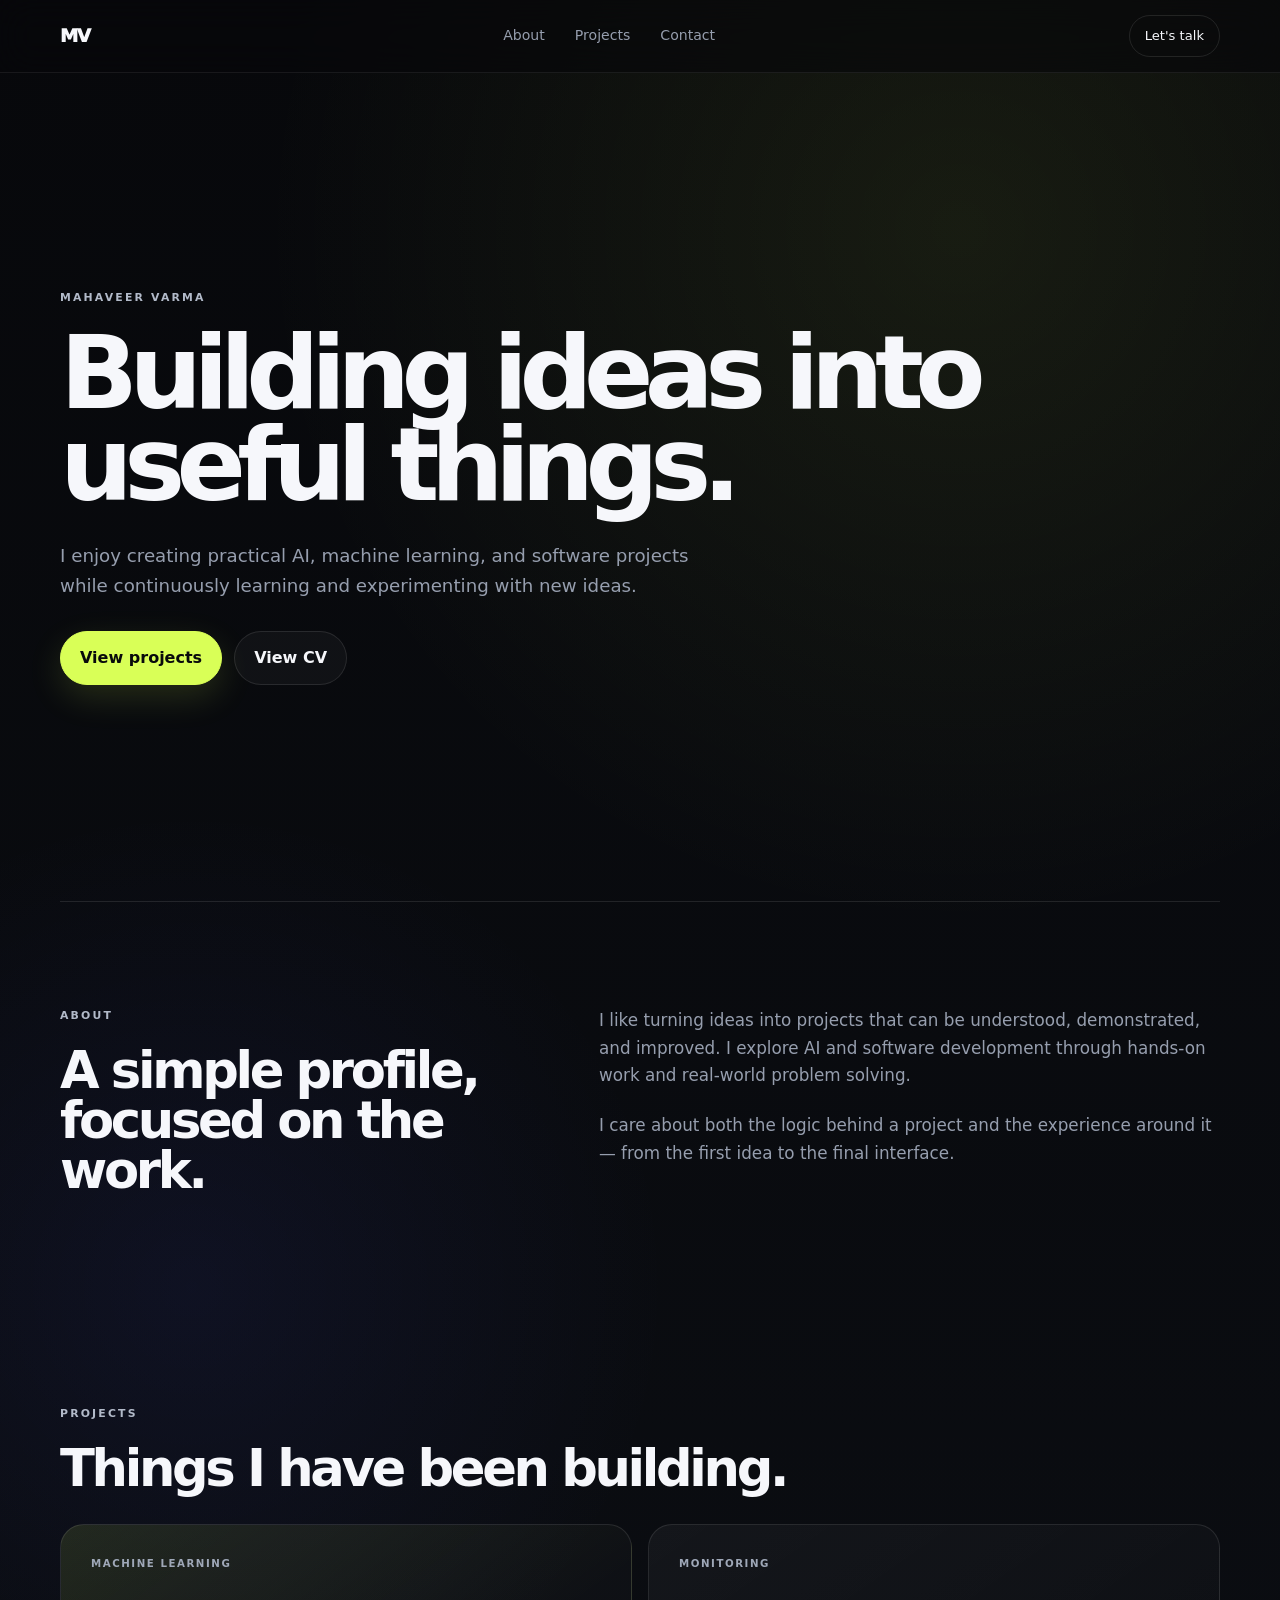
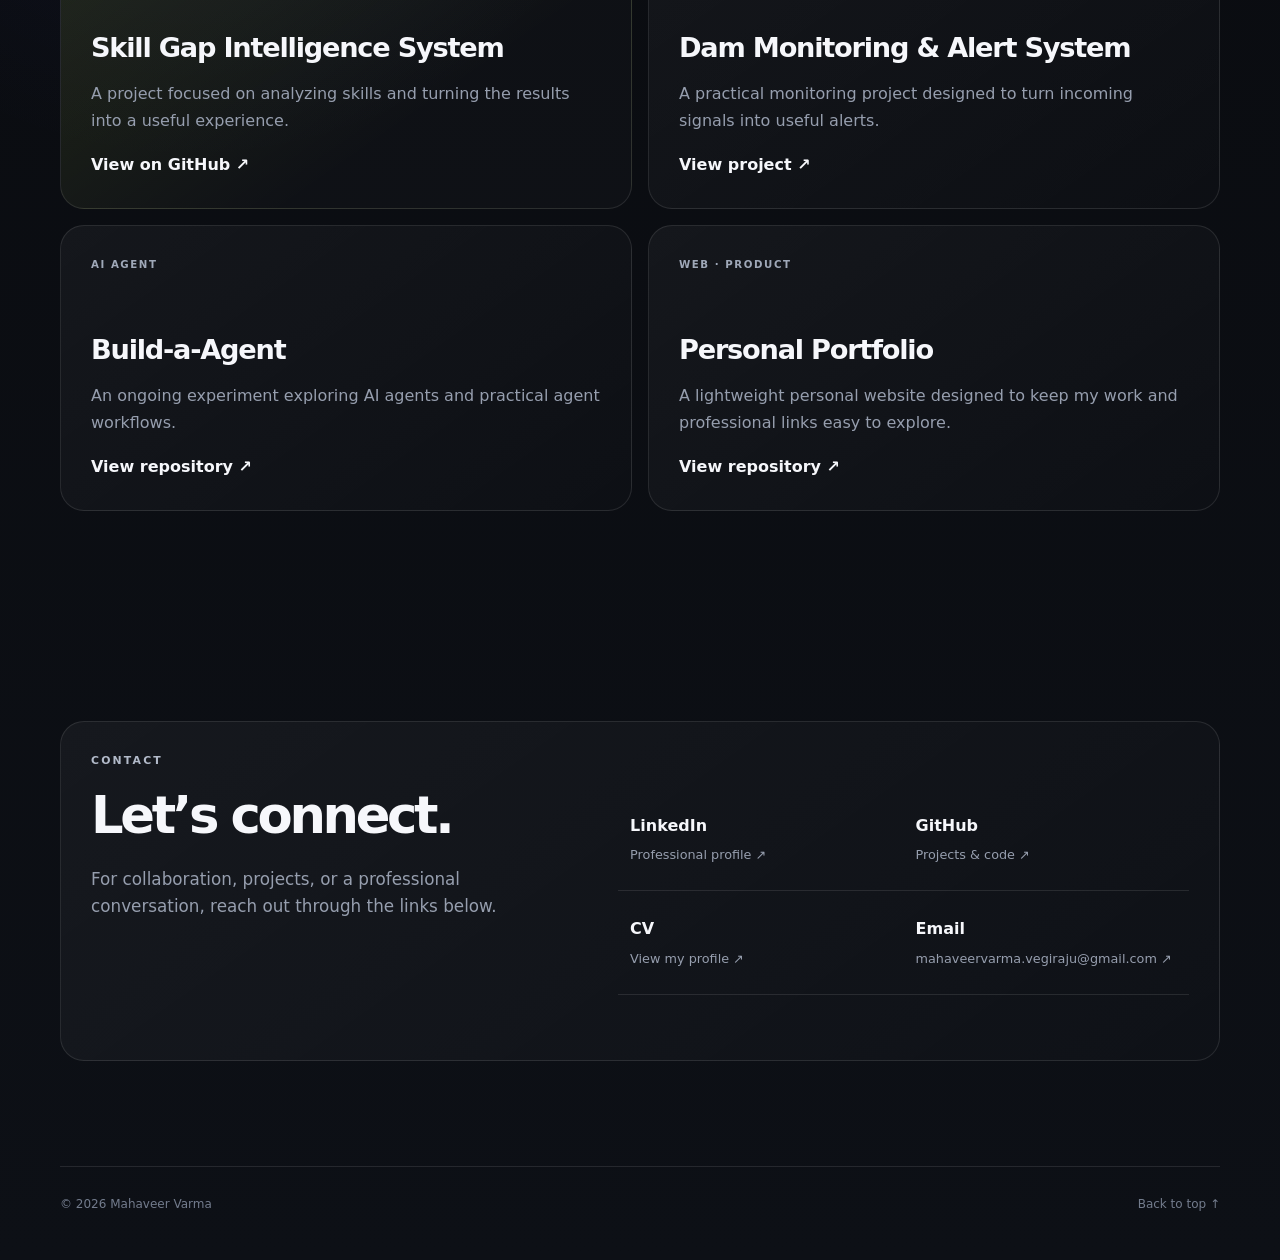
==== index.html @ eaad54d1 "Restore normal portfolio UI" ====
<!doctype html>
<html lang="en">
<head>
<meta charset="utf-8">
<meta name="viewport" content="width=device-width,initial-scale=1">
<title>Mahaveer Varma — Portfolio</title>
<meta name="description" content="Mahaveer Varma — AI, machine learning and software projects.">
<link rel="stylesheet" href="styles.css">
</head>
<body>
<header><nav class="nav container"><a class="brand" href="#top">MV</a><div class="nav-links"><a href="#about">About</a><a href="#projects">Projects</a><a href="#contact">Contact</a></div><a class="nav-cta" href="#contact">Let's talk</a></nav></header>
<main id="top">
<section class="hero container"><p class="eyebrow">MAHAVEER VARMA</p><h1>Building ideas into <span>useful things.</span></h1><p class="lede">I enjoy creating practical AI, machine learning, and software projects while continuously learning and experimenting with new ideas.</p><div class="hero-actions"><a class="button primary" href="#projects">View projects</a><a class="button secondary" href="cv.html">View CV</a></div></section>
<section id="about" class="section about container"><div><p class="eyebrow">ABOUT</p><h2>A simple profile, focused on the work.</h2></div><div class="about-copy"><p>I like turning ideas into projects that can be understood, demonstrated, and improved. I explore AI and software development through hands-on work and real-world problem solving.</p><p>I care about both the logic behind a project and the experience around it — from the first idea to the final interface.</p></div></section>
<section id="projects" class="section container"><div class="section-head"><div><p class="eyebrow">PROJECTS</p><h2>Things I have been building.</h2></div></div><div class="grid">
<article class="card featured"><div class="tag">MACHINE LEARNING</div><h3>Skill Gap Intelligence System</h3><p>A project focused on analyzing skills and turning the results into a useful experience.</p><a href="https://github.com/VegirajuMahaveerVarma/skillgap-intelligence-system" target="_blank" rel="noopener noreferrer">View on GitHub ↗</a></article>
<article class="card"><div class="tag">MONITORING</div><h3>Dam Monitoring & Alert System</h3><p>A practical monitoring project designed to turn incoming signals into useful alerts.</p><a href="https://github.com/VegirajuMahaveerVarma/Dam-Monitoring-and-Alert-System" target="_blank" rel="noopener noreferrer">View project ↗</a></article>
<article class="card"><div class="tag">AI AGENT</div><h3>Build-a-Agent</h3><p>An ongoing experiment exploring AI agents and practical agent workflows.</p><a href="https://github.com/VegirajuMahaveerVarma/build-a-agent" target="_blank" rel="noopener noreferrer">View repository ↗</a></article>
<article class="card"><div class="tag">WEB · PRODUCT</div><h3>Personal Portfolio</h3><p>A lightweight personal website designed to keep my work and professional links easy to explore.</p><a href="https://github.com/VegirajuMahaveerVarma/mahaveer-portfolio" target="_blank" rel="noopener noreferrer">View repository ↗</a></article>
</div></section>
<section id="contact" class="section container"><div class="contact-panel"><div><p class="eyebrow">CONTACT</p><h2>Let’s connect.</h2><p class="contact-copy">For collaboration, projects, or a professional conversation, reach out through the links below.</p></div><div class="links-grid"><a href="https://www.linkedin.com/in/mahaveer-varma-vegiraju-4988a936" target="_blank" rel="noopener noreferrer"><strong>LinkedIn</strong><span>Professional profile ↗</span></a><a href="https://github.com/VegirajuMahaveerVarma" target="_blank" rel="noopener noreferrer"><strong>GitHub</strong><span>Projects & code ↗</span></a><a href="cv.html"><strong>CV</strong><span>View my profile ↗</span></a><a href="mailto:mahaveervarma.vegiraju@gmail.com"><strong>Email</strong><span>mahaveervarma.vegiraju@gmail.com ↗</span></a></div></div></section>
</main>
<footer class="footer container"><span>© 2026 Mahaveer Varma</span><a href="#top">Back to top ↑</a></footer>
<script src="script.js"></script>
</body></html>
---- styles.css ----
:root{--bg:#07080b;--bg2:#0d1016;--text:#f6f7fb;--muted:#969eae;--line:rgba(255,255,255,.1);--accent:#d9ff57;--max:1160px}*{box-sizing:border-box}html{scroll-behavior:smooth}body{margin:0;color:var(--text);background:radial-gradient(circle at 75% 8%,rgba(217,255,87,.08),transparent 25%),radial-gradient(circle at 15% 45%,rgba(80,90,255,.08),transparent 25%),linear-gradient(180deg,var(--bg),var(--bg2));font-family:Inter,ui-sans-serif,system-ui,-apple-system,"Segoe UI",sans-serif;line-height:1.65;overflow-x:hidden}body:after{content:"";position:fixed;inset:0;pointer-events:none;opacity:.18;background-image:linear-gradient(rgba(255,255,255,.025) 1px,transparent 1px),linear-gradient(90deg,rgba(255,255,255,.025) 1px,transparent 1px);background-size:36px 36px;mask-image:linear-gradient(to bottom,black,transparent 80%)}a{color:inherit;text-decoration:none}.container{width:min(var(--max),calc(100% - 40px));margin:auto}.cursor-glow{position:fixed;width:320px;height:320px;border-radius:50%;pointer-events:none;z-index:0;background:radial-gradient(circle,rgba(217,255,87,.07),transparent 65%);transform:translate(-50%,-50%);transition:opacity .3s}header{position:sticky;top:0;z-index:20;background:rgba(7,8,11,.62);backdrop-filter:blur(18px);border-bottom:1px solid rgba(255,255,255,.07)}.nav{height:72px;display:flex;align-items:center;justify-content:space-between}.brand{font-weight:950;letter-spacing:-.08em;font-size:1.15rem}.brand span{color:var(--accent)}.nav-links{display:flex;gap:30px;font-size:.88rem}.nav-links a{color:var(--muted);transition:color .25s,transform .25s}.nav-links a:hover{color:var(--text);transform:translateY(-2px)}.nav-cta{border:1px solid var(--line);padding:9px 15px;border-radius:999px;font-size:.82rem;transition:.25s}.nav-cta:hover{border-color:rgba(217,255,87,.5);box-shadow:0 0 24px rgba(217,255,87,.08)}.hero{position:relative;min-height:calc(100vh - 72px);display:flex;flex-direction:column;justify-content:center;padding:100px 0}.hero>*:not(.hero-orb){position:relative;z-index:1}.hero-orb{position:absolute;border-radius:50%;filter:blur(2px);pointer-events:none}.orb-one{width:430px;height:430px;right:-130px;top:70px;background:radial-gradient(circle,rgba(217,255,87,.12),transparent 68%);animation:float 8s ease-in-out infinite}.orb-two{width:280px;height:280px;left:-150px;bottom:30px;background:radial-gradient(circle,rgba(90,100,255,.1),transparent 70%);animation:float 10s ease-in-out infinite reverse}.eyebrow{font-size:.68rem;letter-spacing:.2em;font-weight:850;color:#b2bac9;margin:0 0 20px}.pulse{display:inline-block;width:7px;height:7px;border-radius:50%;background:var(--accent);margin-right:8px;box-shadow:0 0 0 rgba(217,255,87,.5);animation:pulse 2s infinite}.hero h1{font-size:clamp(3.5rem,8vw,7.3rem);line-height:.9;letter-spacing:-.085em;max-width:980px;margin:0;animation:heroIn 1s ease both}.gradient-text{background:linear-gradient(110deg,var(--accent),#f5ffb2 45%,#a8baff);background-size:200% auto;color:transparent;background-clip:text;-webkit-background-clip:text;animation:gradient 5s linear infinite}.lede{font-size:1.14rem;color:var(--muted);max-width:650px;margin:30px 0}.hero-actions{display:flex;gap:12px;flex-wrap:wrap}.button{padding:13px 19px;border-radius:999px;border:1px solid var(--line);font-weight:800;transition:transform .25s,box-shadow .25s}.button:hover{transform:translateY(-3px)}.primary{background:var(--accent);color:#080a0b;border-color:var(--accent);box-shadow:0 12px 35px rgba(217,255,87,.14)}.primary:hover{box-shadow:0 16px 45px rgba(217,255,87,.25)}.secondary{background:rgba(255,255,255,.035)}.secondary:hover{border-color:rgba(255,255,255,.25)}.scroll-note{margin-top:70px;color:#737c8d;font-size:.78rem;animation:bob 2s ease-in-out infinite}.scroll-note span{margin-left:8px;color:var(--accent)}.section{padding:105px 0}.about{display:grid;grid-template-columns:.85fr 1.15fr;gap:80px;border-top:1px solid var(--line)}.section h2{font-size:clamp(2.2rem,4vw,4rem);line-height:.98;letter-spacing:-.065em;margin:0}.muted-heading{color:#606979}.about-copy{color:var(--muted);font-size:1.05rem}.about-copy p{margin-top:0;margin-bottom:22px}.mini-stats{display:flex;gap:12px;margin-top:35px}.mini-stats div{min-width:100px;padding:15px 18px;border:1px solid var(--line);border-radius:16px;background:rgba(255,255,255,.025);transition:transform .25s,border-color .25s}.mini-stats div:hover{transform:translateY(-5px);border-color:rgba(217,255,87,.25)}.mini-stats strong,.mini-stats span{display:block}.mini-stats strong{font-size:1.2rem;color:var(--text)}.mini-stats span{font-size:.72rem;color:var(--muted)}.section-head{display:flex;align-items:end;justify-content:space-between;margin-bottom:30px}.project-count{color:#667080;font-size:.7rem;letter-spacing:.16em}.grid{display:grid;grid-template-columns:repeat(2,1fr);gap:16px}.card,.contact-panel{position:relative;overflow:hidden;border:1px solid var(--line);border-radius:24px;background:linear-gradient(145deg,rgba(255,255,255,.045),rgba(255,255,255,.012));padding:30px;min-height:285px;display:flex;flex-direction:column;transition:transform .35s cubic-bezier(.2,.8,.2,1),border-color .35s,box-shadow .35s}.card:before{content:"";position:absolute;inset:-1px;background:linear-gradient(120deg,transparent 35%,rgba(217,255,87,.08),transparent 65%);transform:translateX(-100%);transition:transform .7s}.card:hover:before{transform:translateX(100%)}.card:hover{transform:translateY(-8px);border-color:rgba(217,255,87,.28);box-shadow:0 30px 80px rgba(0,0,0,.35)}.card.featured{background:linear-gradient(145deg,rgba(217,255,87,.11),rgba(255,255,255,.018) 65%)}.card-top{display:flex;justify-content:space-between;position:relative;z-index:1}.tag{font-size:.64rem;letter-spacing:.15em;font-weight:850;color:#9fa8b8}.card h3{font-size:1.7rem;letter-spacing:-.045em;margin:55px 0 10px;position:relative;z-index:1}.card p{color:var(--muted);margin:0 0 18px;position:relative;z-index:1}.card a{font-weight:800;margin-top:auto;position:relative;z-index:1}.card a span{display:inline-block;transition:transform .25s}.card a:hover{color:var(--accent)}.card a:hover span{transform:translate(4px,-4px)}.contact-panel{display:grid;grid-template-columns:.9fr 1.1fr;gap:60px;min-height:340px}.contact-copy{color:var(--muted);max-width:450px;font-size:1.05rem;margin-top:25px}.links-grid{display:grid;grid-template-columns:repeat(2,1fr);align-content:center;position:relative;z-index:1}.links-grid a{padding:25px 12px;border-bottom:1px solid var(--line);display:flex;flex-direction:column;gap:5px;transition:padding-left .25s,background .25s}.links-grid a:hover{padding-left:20px;background:rgba(255,255,255,.025)}.links-grid strong{font-size:1rem}.links-grid span{color:var(--muted);font-size:.8rem}.footer{border-top:1px solid var(--line);padding:28px 0 45px;color:#737c8d;font-size:.75rem;display:flex;justify-content:space-between;gap:20px}.footer a:hover{color:var(--text)}.reveal{opacity:0;transform:translateY(28px);transition:opacity .8s ease,transform .8s ease}.reveal.visible{opacity:1;transform:none}@keyframes heroIn{from{opacity:0;transform:translateY(25px);filter:blur(8px)}to{opacity:1;transform:none;filter:none}}@keyframes float{0%,100%{transform:translate3d(0,0,0)}50%{transform:translate3d(0,-25px,0)}}@keyframes pulse{0%{box-shadow:0 0 0 0 rgba(217,255,87,.5)}70%{box-shadow:0 0 0 10px rgba(217,255,87,0)}100%{box-shadow:0 0 0 0 rgba(217,255,87,0)}}@keyframes bob{0%,100%{transform:translateY(0)}50%{transform:translateY(5px)}}@keyframes gradient{to{background-position:200% center}}@media(max-width:720px){.container{width:calc(100% - 28px)}.nav-links{display:none}.nav-cta{padding:8px 12px}.hero{min-height:calc(100vh - 72px);padding:70px 0}.hero h1{font-size:clamp(3.2rem,16vw,5rem)}.lede{font-size:1rem}.scroll-note{margin-top:45px}.section{padding:70px 0}.about,.contact-panel,.grid{grid-template-columns:1fr}.about{gap:35px}.section-head{display:block}.project-count{display:block;margin-top:12px}.card{min-height:245px}.contact-panel{gap:30px}.links-grid{grid-template-columns:1fr}.footer{flex-direction:column;gap:8px}.cursor-glow{display:none}}@media(prefers-reduced-motion:reduce){html{scroll-behavior:auto}*,*:before,*:after{animation:none!important;transition:none!important}.reveal{opacity:1;transform:none}}
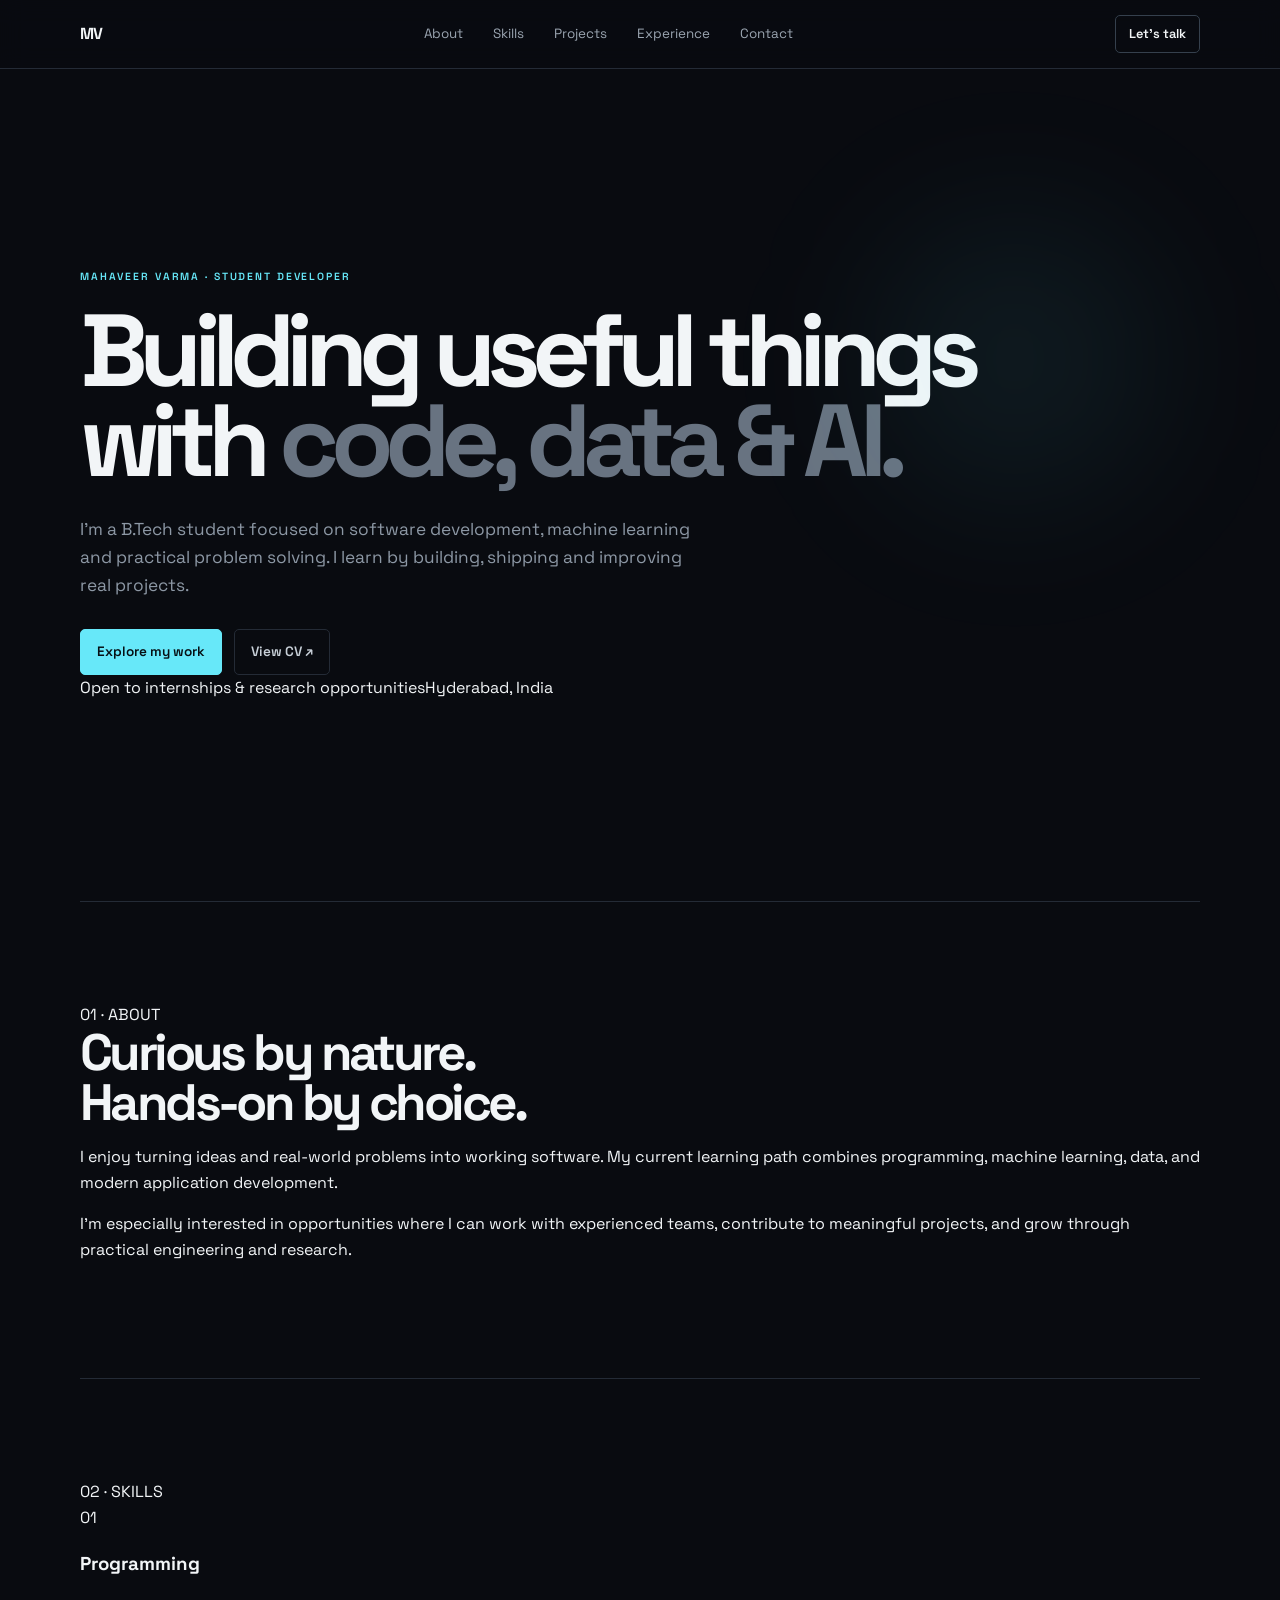
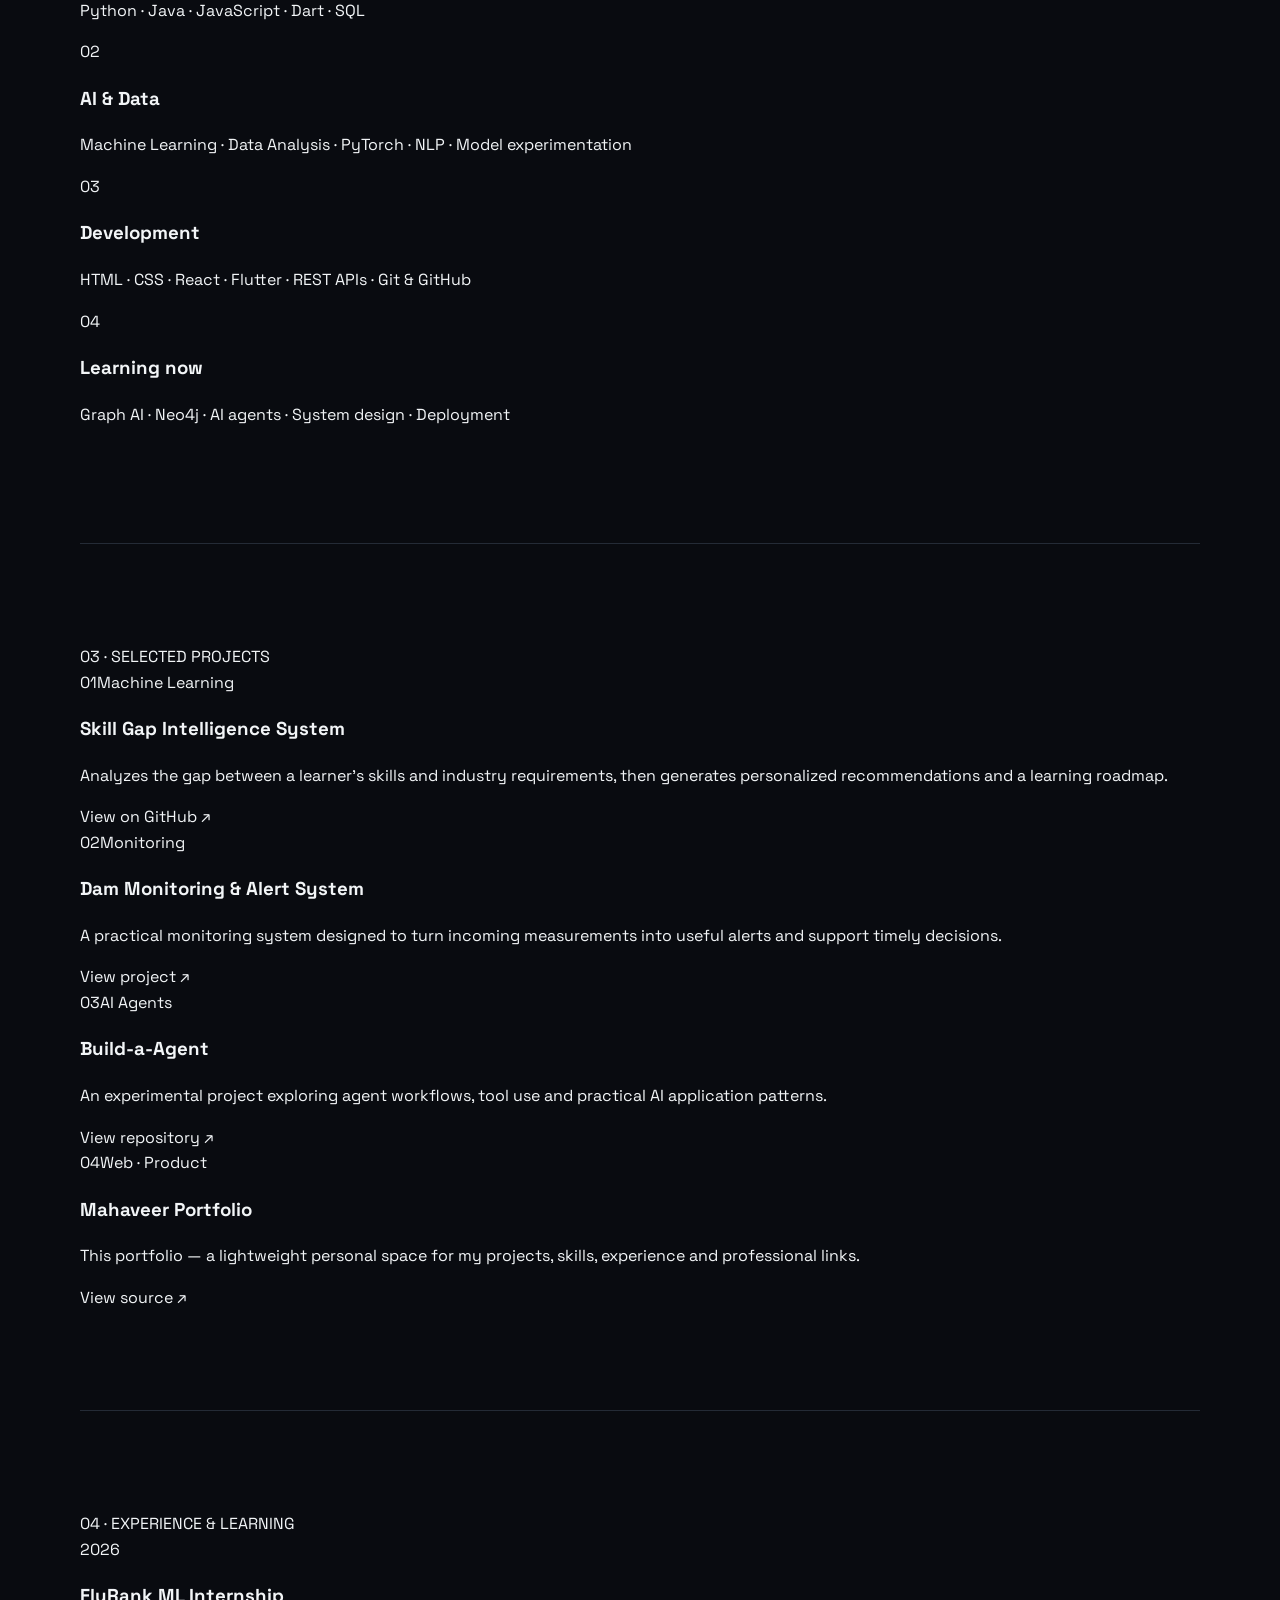
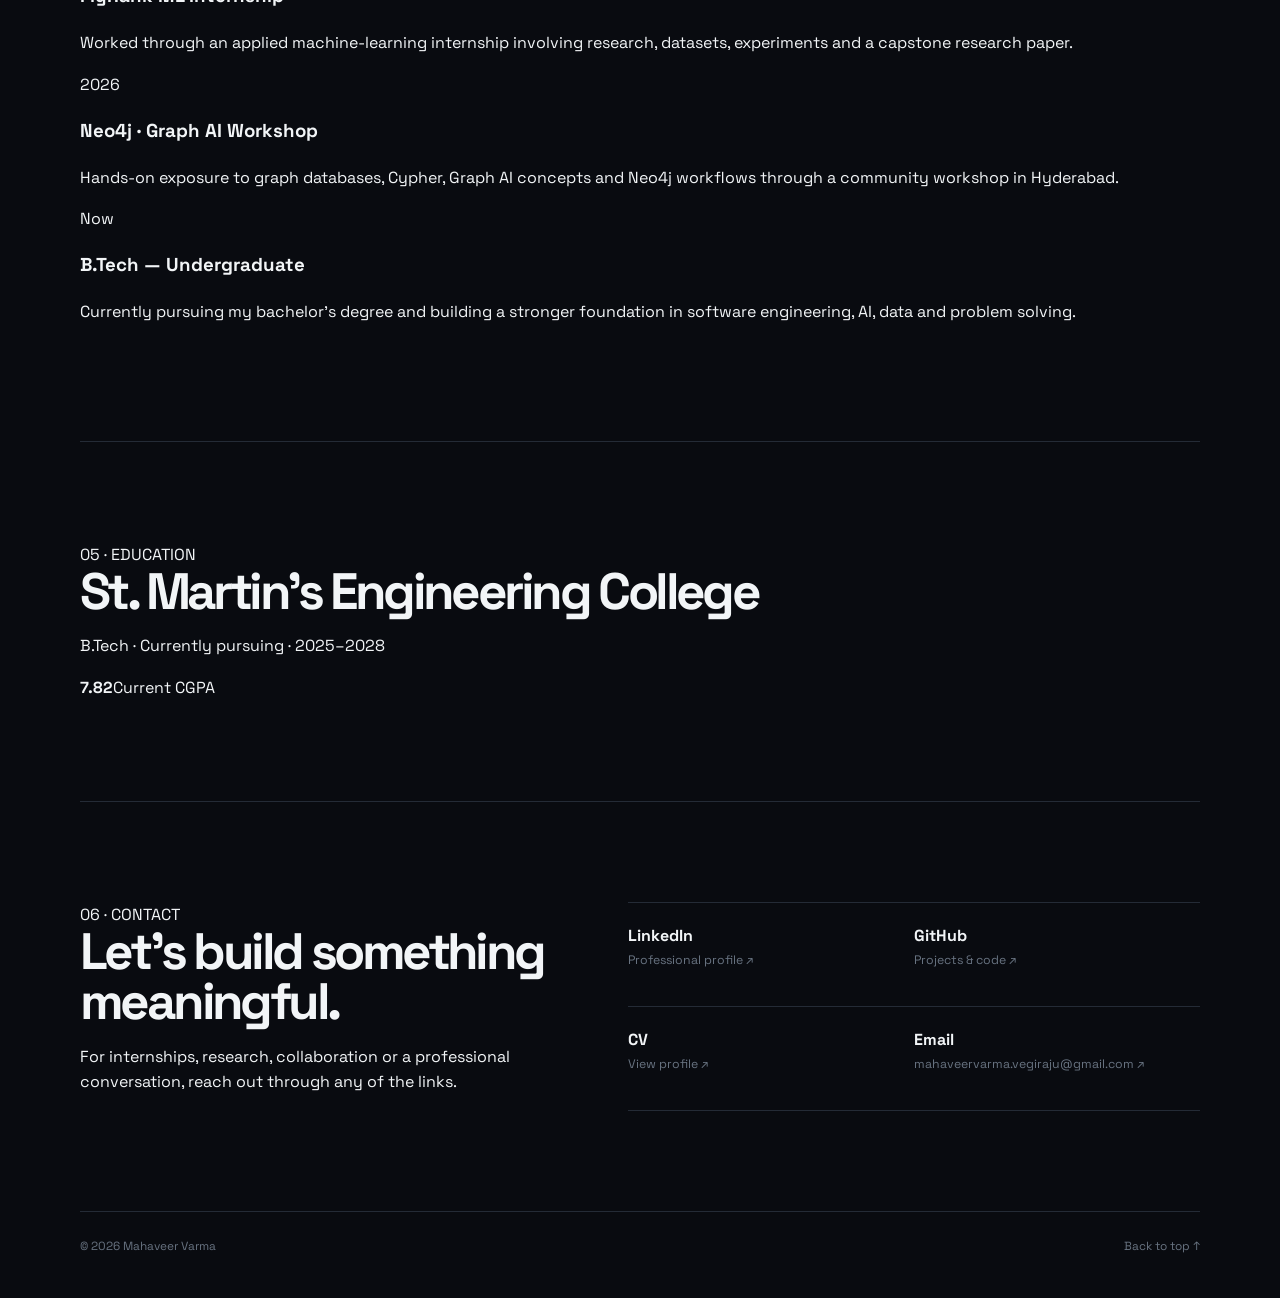
==== commit a746d79e: "Refresh portfolio content and structure" ====
--- a/index.html
+++ b/index.html
@@ -4,22 +4,110 @@
 <meta charset="utf-8">
 <meta name="viewport" content="width=device-width,initial-scale=1">
 <title>Mahaveer Varma — Portfolio</title>
-<meta name="description" content="Mahaveer Varma — AI, machine learning and software projects.">
+<meta name="description" content="Mahaveer Varma — student developer building practical AI, software and data-driven projects.">
+<meta name="theme-color" content="#f6f8fb">
 <link rel="stylesheet" href="styles.css">
 </head>
 <body>
-<header><nav class="nav container"><a class="brand" href="#top">MV</a><div class="nav-links"><a href="#about">About</a><a href="#projects">Projects</a><a href="#contact">Contact</a></div><a class="nav-cta" href="#contact">Let's talk</a></nav></header>
+<header>
+<nav class="nav container">
+<a class="brand" href="#top" aria-label="Mahaveer Varma home">MV</a>
+<div class="nav-links"><a href="#about">About</a><a href="#skills">Skills</a><a href="#projects">Projects</a><a href="#experience">Experience</a><a href="#contact">Contact</a></div>
+<a class="nav-cta" href="#contact">Let's talk</a>
+</nav>
+</header>
+
 <main id="top">
-<section class="hero container"><p class="eyebrow">MAHAVEER VARMA</p><h1>Building ideas into <span>useful things.</span></h1><p class="lede">I enjoy creating practical AI, machine learning, and software projects while continuously learning and experimenting with new ideas.</p><div class="hero-actions"><a class="button primary" href="#projects">View projects</a><a class="button secondary" href="cv.html">View CV</a></div></section>
-<section id="about" class="section about container"><div><p class="eyebrow">ABOUT</p><h2>A simple profile, focused on the work.</h2></div><div class="about-copy"><p>I like turning ideas into projects that can be understood, demonstrated, and improved. I explore AI and software development through hands-on work and real-world problem solving.</p><p>I care about both the logic behind a project and the experience around it — from the first idea to the final interface.</p></div></section>
-<section id="projects" class="section container"><div class="section-head"><div><p class="eyebrow">PROJECTS</p><h2>Things I have been building.</h2></div></div><div class="grid">
-<article class="card featured"><div class="tag">MACHINE LEARNING</div><h3>Skill Gap Intelligence System</h3><p>A project focused on analyzing skills and turning the results into a useful experience.</p><a href="https://github.com/VegirajuMahaveerVarma/skillgap-intelligence-system" target="_blank" rel="noopener noreferrer">View on GitHub ↗</a></article>
-<article class="card"><div class="tag">MONITORING</div><h3>Dam Monitoring & Alert System</h3><p>A practical monitoring project designed to turn incoming signals into useful alerts.</p><a href="https://github.com/VegirajuMahaveerVarma/Dam-Monitoring-and-Alert-System" target="_blank" rel="noopener noreferrer">View project ↗</a></article>
-<article class="card"><div class="tag">AI AGENT</div><h3>Build-a-Agent</h3><p>An ongoing experiment exploring AI agents and practical agent workflows.</p><a href="https://github.com/VegirajuMahaveerVarma/build-a-agent" target="_blank" rel="noopener noreferrer">View repository ↗</a></article>
-<article class="card"><div class="tag">WEB · PRODUCT</div><h3>Personal Portfolio</h3><p>A lightweight personal website designed to keep my work and professional links easy to explore.</p><a href="https://github.com/VegirajuMahaveerVarma/mahaveer-portfolio" target="_blank" rel="noopener noreferrer">View repository ↗</a></article>
-</div></section>
-<section id="contact" class="section container"><div class="contact-panel"><div><p class="eyebrow">CONTACT</p><h2>Let’s connect.</h2><p class="contact-copy">For collaboration, projects, or a professional conversation, reach out through the links below.</p></div><div class="links-grid"><a href="https://www.linkedin.com/in/mahaveer-varma-vegiraju-4988a936" target="_blank" rel="noopener noreferrer"><strong>LinkedIn</strong><span>Professional profile ↗</span></a><a href="https://github.com/VegirajuMahaveerVarma" target="_blank" rel="noopener noreferrer"><strong>GitHub</strong><span>Projects & code ↗</span></a><a href="cv.html"><strong>CV</strong><span>View my profile ↗</span></a><a href="mailto:mahaveervarma.vegiraju@gmail.com"><strong>Email</strong><span>mahaveervarma.vegiraju@gmail.com ↗</span></a></div></div></section>
+<section class="hero container">
+<div class="hero-orb orb-one"></div><div class="hero-orb orb-two"></div>
+<p class="eyebrow">MAHAVEER VARMA · STUDENT DEVELOPER</p>
+<h1>Building useful things with <span>code, data & AI.</span></h1>
+<p class="lede">I’m a B.Tech student focused on software development, machine learning and practical problem solving. I learn by building, shipping and improving real projects.</p>
+<div class="hero-actions">
+<a class="button primary" href="#projects">Explore my work</a>
+<a class="button secondary" href="cv.html">View CV ↗</a>
+</div>
+<div class="hero-meta"><span>Open to internships & research opportunities</span><span>Hyderabad, India</span></div>
+</section>
+
+<section id="about" class="section container">
+<div class="section-label">01 · ABOUT</div>
+<div class="split">
+<div><h2>Curious by nature.<br><span>Hands-on by choice.</span></h2></div>
+<div class="copy"><p>I enjoy turning ideas and real-world problems into working software. My current learning path combines programming, machine learning, data, and modern application development.</p><p>I’m especially interested in opportunities where I can work with experienced teams, contribute to meaningful projects, and grow through practical engineering and research.</p></div>
+</div>
+</section>
+
+<section id="skills" class="section container">
+<div class="section-label">02 · SKILLS</div>
+<div class="skill-grid">
+<div class="glass-card"><span>01</span><h3>Programming</h3><p>Python · Java · JavaScript · Dart · SQL</p></div>
+<div class="glass-card"><span>02</span><h3>AI & Data</h3><p>Machine Learning · Data Analysis · PyTorch · NLP · Model experimentation</p></div>
+<div class="glass-card"><span>03</span><h3>Development</h3><p>HTML · CSS · React · Flutter · REST APIs · Git & GitHub</p></div>
+<div class="glass-card"><span>04</span><h3>Learning now</h3><p>Graph AI · Neo4j · AI agents · System design · Deployment</p></div>
+</div>
+</section>
+
+<section id="projects" class="section container">
+<div class="section-label">03 · SELECTED PROJECTS</div>
+<div class="projects">
+<article class="project featured">
+<div class="project-top"><span>01</span><span>Machine Learning</span></div>
+<h3>Skill Gap Intelligence System</h3>
+<p>Analyzes the gap between a learner's skills and industry requirements, then generates personalized recommendations and a learning roadmap.</p>
+<a href="https://github.com/VegirajuMahaveerVarma/skillgap-intelligence-system" target="_blank" rel="noopener noreferrer">View on GitHub ↗</a>
+</article>
+<article class="project">
+<div class="project-top"><span>02</span><span>Monitoring</span></div>
+<h3>Dam Monitoring & Alert System</h3>
+<p>A practical monitoring system designed to turn incoming measurements into useful alerts and support timely decisions.</p>
+<a href="https://github.com/VegirajuMahaveerVarma/Dam-Monitoring-and-Alert-System" target="_blank" rel="noopener noreferrer">View project ↗</a>
+</article>
+<article class="project">
+<div class="project-top"><span>03</span><span>AI Agents</span></div>
+<h3>Build-a-Agent</h3>
+<p>An experimental project exploring agent workflows, tool use and practical AI application patterns.</p>
+<a href="https://github.com/VegirajuMahaveerVarma/build-a-agent" target="_blank" rel="noopener noreferrer">View repository ↗</a>
+</article>
+<article class="project">
+<div class="project-top"><span>04</span><span>Web · Product</span></div>
+<h3>Mahaveer Portfolio</h3>
+<p>This portfolio — a lightweight personal space for my projects, skills, experience and professional links.</p>
+<a href="https://github.com/VegirajuMahaveerVarma/mahaveer-portfolio" target="_blank" rel="noopener noreferrer">View source ↗</a>
+</article>
+</div>
+</section>
+
+<section id="experience" class="section container">
+<div class="section-label">04 · EXPERIENCE & LEARNING</div>
+<div class="timeline">
+<div class="timeline-item"><span>2026</span><div><h3>FlyRank ML Internship</h3><p>Worked through an applied machine-learning internship involving research, datasets, experiments and a capstone research paper.</p></div></div>
+<div class="timeline-item"><span>2026</span><div><h3>Neo4j · Graph AI Workshop</h3><p>Hands-on exposure to graph databases, Cypher, Graph AI concepts and Neo4j workflows through a community workshop in Hyderabad.</p></div></div>
+<div class="timeline-item"><span>Now</span><div><h3>B.Tech — Undergraduate</h3><p>Currently pursuing my bachelor's degree and building a stronger foundation in software engineering, AI, data and problem solving.</p></div></div>
+</div>
+</section>
+
+<section class="section container">
+<div class="education glass-panel">
+<div><div class="section-label">05 · EDUCATION</div><h2>St. Martin's Engineering College</h2><p>B.Tech · Currently pursuing · 2025–2028</p></div>
+<div class="education-stat"><strong>7.82</strong><span>Current CGPA</span></div>
+</div>
+</section>
+
+<section id="contact" class="section container">
+<div class="contact-panel">
+<div><div class="section-label">06 · CONTACT</div><h2>Let's build something meaningful.</h2><p>For internships, research, collaboration or a professional conversation, reach out through any of the links.</p></div>
+<div class="links-grid">
+<a href="https://www.linkedin.com/in/mahaveer-varma-vegiraju-4988a936" target="_blank" rel="noopener noreferrer"><strong>LinkedIn</strong><span>Professional profile ↗</span></a>
+<a href="https://github.com/VegirajuMahaveerVarma" target="_blank" rel="noopener noreferrer"><strong>GitHub</strong><span>Projects & code ↗</span></a>
+<a href="cv.html"><strong>CV</strong><span>View profile ↗</span></a>
+<a href="mailto:mahaveervarma.vegiraju@gmail.com"><strong>Email</strong><span>mahaveervarma.vegiraju@gmail.com ↗</span></a>
+</div>
+</div>
+</section>
 </main>
+
 <footer class="footer container"><span>© 2026 Mahaveer Varma</span><a href="#top">Back to top ↑</a></footer>
 <script src="script.js"></script>
-</body></html>+</body>
+</html>
--- a/styles.css
+++ b/styles.css
@@ -1 +1,9 @@
-:root{--bg:#07080b;--bg2:#0d1016;--text:#f6f7fb;--muted:#969eae;--line:rgba(255,255,255,.1);--accent:#d9ff57;--max:1160px}*{box-sizing:border-box}html{scroll-behavior:smooth}body{margin:0;color:var(--text);background:radial-gradient(circle at 75% 8%,rgba(217,255,87,.08),transparent 25%),radial-gradient(circle at 15% 45%,rgba(80,90,255,.08),transparent 25%),linear-gradient(180deg,var(--bg),var(--bg2));font-family:Inter,ui-sans-serif,system-ui,-apple-system,"Segoe UI",sans-serif;line-height:1.65;overflow-x:hidden}body:after{content:"";position:fixed;inset:0;pointer-events:none;opacity:.18;background-image:linear-gradient(rgba(255,255,255,.025) 1px,transparent 1px),linear-gradient(90deg,rgba(255,255,255,.025) 1px,transparent 1px);background-size:36px 36px;mask-image:linear-gradient(to bottom,black,transparent 80%)}a{color:inherit;text-decoration:none}.container{width:min(var(--max),calc(100% - 40px));margin:auto}.cursor-glow{position:fixed;width:320px;height:320px;border-radius:50%;pointer-events:none;z-index:0;background:radial-gradient(circle,rgba(217,255,87,.07),transparent 65%);transform:translate(-50%,-50%);transition:opacity .3s}header{position:sticky;top:0;z-index:20;background:rgba(7,8,11,.62);backdrop-filter:blur(18px);border-bottom:1px solid rgba(255,255,255,.07)}.nav{height:72px;display:flex;align-items:center;justify-content:space-between}.brand{font-weight:950;letter-spacing:-.08em;font-size:1.15rem}.brand span{color:var(--accent)}.nav-links{display:flex;gap:30px;font-size:.88rem}.nav-links a{color:var(--muted);transition:color .25s,transform .25s}.nav-links a:hover{color:var(--text);transform:translateY(-2px)}.nav-cta{border:1px solid var(--line);padding:9px 15px;border-radius:999px;font-size:.82rem;transition:.25s}.nav-cta:hover{border-color:rgba(217,255,87,.5);box-shadow:0 0 24px rgba(217,255,87,.08)}.hero{position:relative;min-height:calc(100vh - 72px);display:flex;flex-direction:column;justify-content:center;padding:100px 0}.hero>*:not(.hero-orb){position:relative;z-index:1}.hero-orb{position:absolute;border-radius:50%;filter:blur(2px);pointer-events:none}.orb-one{width:430px;height:430px;right:-130px;top:70px;background:radial-gradient(circle,rgba(217,255,87,.12),transparent 68%);animation:float 8s ease-in-out infinite}.orb-two{width:280px;height:280px;left:-150px;bottom:30px;background:radial-gradient(circle,rgba(90,100,255,.1),transparent 70%);animation:float 10s ease-in-out infinite reverse}.eyebrow{font-size:.68rem;letter-spacing:.2em;font-weight:850;color:#b2bac9;margin:0 0 20px}.pulse{display:inline-block;width:7px;height:7px;border-radius:50%;background:var(--accent);margin-right:8px;box-shadow:0 0 0 rgba(217,255,87,.5);animation:pulse 2s infinite}.hero h1{font-size:clamp(3.5rem,8vw,7.3rem);line-height:.9;letter-spacing:-.085em;max-width:980px;margin:0;animation:heroIn 1s ease both}.gradient-text{background:linear-gradient(110deg,var(--accent),#f5ffb2 45%,#a8baff);background-size:200% auto;color:transparent;background-clip:text;-webkit-background-clip:text;animation:gradient 5s linear infinite}.lede{font-size:1.14rem;color:var(--muted);max-width:650px;margin:30px 0}.hero-actions{display:flex;gap:12px;flex-wrap:wrap}.button{padding:13px 19px;border-radius:999px;border:1px solid var(--line);font-weight:800;transition:transform .25s,box-shadow .25s}.button:hover{transform:translateY(-3px)}.primary{background:var(--accent);color:#080a0b;border-color:var(--accent);box-shadow:0 12px 35px rgba(217,255,87,.14)}.primary:hover{box-shadow:0 16px 45px rgba(217,255,87,.25)}.secondary{background:rgba(255,255,255,.035)}.secondary:hover{border-color:rgba(255,255,255,.25)}.scroll-note{margin-top:70px;color:#737c8d;font-size:.78rem;animation:bob 2s ease-in-out infinite}.scroll-note span{margin-left:8px;color:var(--accent)}.section{padding:105px 0}.about{display:grid;grid-template-columns:.85fr 1.15fr;gap:80px;border-top:1px solid var(--line)}.section h2{font-size:clamp(2.2rem,4vw,4rem);line-height:.98;letter-spacing:-.065em;margin:0}.muted-heading{color:#606979}.about-copy{color:var(--muted);font-size:1.05rem}.about-copy p{margin-top:0;margin-bottom:22px}.mini-stats{display:flex;gap:12px;margin-top:35px}.mini-stats div{min-width:100px;padding:15px 18px;border:1px solid var(--line);border-radius:16px;background:rgba(255,255,255,.025);transition:transform .25s,border-color .25s}.mini-stats div:hover{transform:translateY(-5px);border-color:rgba(217,255,87,.25)}.mini-stats strong,.mini-stats span{display:block}.mini-stats strong{font-size:1.2rem;color:var(--text)}.mini-stats span{font-size:.72rem;color:var(--muted)}.section-head{display:flex;align-items:end;justify-content:space-between;margin-bottom:30px}.project-count{color:#667080;font-size:.7rem;letter-spacing:.16em}.grid{display:grid;grid-template-columns:repeat(2,1fr);gap:16px}.card,.contact-panel{position:relative;overflow:hidden;border:1px solid var(--line);border-radius:24px;background:linear-gradient(145deg,rgba(255,255,255,.045),rgba(255,255,255,.012));padding:30px;min-height:285px;display:flex;flex-direction:column;transition:transform .35s cubic-bezier(.2,.8,.2,1),border-color .35s,box-shadow .35s}.card:before{content:"";position:absolute;inset:-1px;background:linear-gradient(120deg,transparent 35%,rgba(217,255,87,.08),transparent 65%);transform:translateX(-100%);transition:transform .7s}.card:hover:before{transform:translateX(100%)}.card:hover{transform:translateY(-8px);border-color:rgba(217,255,87,.28);box-shadow:0 30px 80px rgba(0,0,0,.35)}.card.featured{background:linear-gradient(145deg,rgba(217,255,87,.11),rgba(255,255,255,.018) 65%)}.card-top{display:flex;justify-content:space-between;position:relative;z-index:1}.tag{font-size:.64rem;letter-spacing:.15em;font-weight:850;color:#9fa8b8}.card h3{font-size:1.7rem;letter-spacing:-.045em;margin:55px 0 10px;position:relative;z-index:1}.card p{color:var(--muted);margin:0 0 18px;position:relative;z-index:1}.card a{font-weight:800;margin-top:auto;position:relative;z-index:1}.card a span{display:inline-block;transition:transform .25s}.card a:hover{color:var(--accent)}.card a:hover span{transform:translate(4px,-4px)}.contact-panel{display:grid;grid-template-columns:.9fr 1.1fr;gap:60px;min-height:340px}.contact-copy{color:var(--muted);max-width:450px;font-size:1.05rem;margin-top:25px}.links-grid{display:grid;grid-template-columns:repeat(2,1fr);align-content:center;position:relative;z-index:1}.links-grid a{padding:25px 12px;border-bottom:1px solid var(--line);display:flex;flex-direction:column;gap:5px;transition:padding-left .25s,background .25s}.links-grid a:hover{padding-left:20px;background:rgba(255,255,255,.025)}.links-grid strong{font-size:1rem}.links-grid span{color:var(--muted);font-size:.8rem}.footer{border-top:1px solid var(--line);padding:28px 0 45px;color:#737c8d;font-size:.75rem;display:flex;justify-content:space-between;gap:20px}.footer a:hover{color:var(--text)}.reveal{opacity:0;transform:translateY(28px);transition:opacity .8s ease,transform .8s ease}.reveal.visible{opacity:1;transform:none}@keyframes heroIn{from{opacity:0;transform:translateY(25px);filter:blur(8px)}to{opacity:1;transform:none;filter:none}}@keyframes float{0%,100%{transform:translate3d(0,0,0)}50%{transform:translate3d(0,-25px,0)}}@keyframes pulse{0%{box-shadow:0 0 0 0 rgba(217,255,87,.5)}70%{box-shadow:0 0 0 10px rgba(217,255,87,0)}100%{box-shadow:0 0 0 0 rgba(217,255,87,0)}}@keyframes bob{0%,100%{transform:translateY(0)}50%{transform:translateY(5px)}}@keyframes gradient{to{background-position:200% center}}@media(max-width:720px){.container{width:calc(100% - 28px)}.nav-links{display:none}.nav-cta{padding:8px 12px}.hero{min-height:calc(100vh - 72px);padding:70px 0}.hero h1{font-size:clamp(3.2rem,16vw,5rem)}.lede{font-size:1rem}.scroll-note{margin-top:45px}.section{padding:70px 0}.about,.contact-panel,.grid{grid-template-columns:1fr}.about{gap:35px}.section-head{display:block}.project-count{display:block;margin-top:12px}.card{min-height:245px}.contact-panel{gap:30px}.links-grid{grid-template-columns:1fr}.footer{flex-direction:column;gap:8px}.cursor-glow{display:none}}@media(prefers-reduced-motion:reduce){html{scroll-behavior:auto}*,*:before,*:after{animation:none!important;transition:none!important}.reveal{opacity:1;transform:none}}+@import url("https://fonts.googleapis.com/css2?family=Space+Grotesk:wght@400;500;600;700&display=swap");
+:root{--bg:#090b10;--surface:#11151d;--surface2:#151b25;--text:#f2f5f7;--muted:#8d98a5;--line:#242b36;--accent:#67e8f9;--max:1120px}
+*{box-sizing:border-box}html{scroll-behavior:smooth}body{margin:0;background:var(--bg);color:var(--text);font-family:"Space Grotesk",ui-sans-serif,system-ui,sans-serif;line-height:1.6;-webkit-font-smoothing:antialiased}a{color:inherit;text-decoration:none}.container{width:min(var(--max),calc(100% - 40px));margin:auto}
+header{position:sticky;top:0;z-index:10;background:rgba(9,11,16,.88);border-bottom:1px solid var(--line);backdrop-filter:blur(12px)}.nav{height:68px;display:flex;align-items:center;justify-content:space-between}.brand{font-weight:700;letter-spacing:-.05em}.nav-links{display:flex;gap:30px;font-size:.84rem}.nav-links a{color:#9ba5b1}.nav-links a:hover{color:var(--accent)}.nav-cta{font-size:.8rem;font-weight:600;border:1px solid #35404d;padding:8px 13px;border-radius:5px}.nav-cta:hover{border-color:var(--accent);color:var(--accent)}
+.hero{min-height:calc(100vh - 68px);display:flex;flex-direction:column;justify-content:center;padding:90px 0;position:relative}.hero:after{content:"";position:absolute;width:280px;height:280px;border-radius:50%;background:rgba(103,232,249,.07);filter:blur(80px);right:4%;top:18%;pointer-events:none}.eyebrow{font-size:.65rem;letter-spacing:.18em;font-weight:600;color:var(--accent);margin:0 0 20px}.hero h1{font-size:clamp(3.5rem,8vw,7.5rem);line-height:.88;letter-spacing:-.085em;max-width:950px;margin:0;font-weight:700}.hero h1 span{color:#687381}.lede{font-size:1.08rem;color:var(--muted);max-width:630px;margin:30px 0}.hero-actions{display:flex;gap:12px;align-items:center}.button{font-size:.85rem;font-weight:600;padding:11px 16px;border-radius:5px;border:1px solid var(--line)}.button.primary{background:var(--accent);color:#071014;border-color:var(--accent)}.button.primary:hover{background:#9af2ff}.button.secondary{color:#c8d0d8;background:transparent}.button.secondary:hover{border-color:#586675;color:#fff}
+.section{padding:100px 0;border-top:1px solid var(--line)}.section h2{font-size:clamp(2.1rem,4vw,3.8rem);line-height:.98;letter-spacing:-.07em;margin:0;font-weight:700}.about{display:grid;grid-template-columns:.75fr 1.25fr;gap:90px}.about-copy{color:var(--muted);font-size:1rem;max-width:650px}.about-copy p{margin:0 0 18px}.section-head{margin-bottom:34px}
+.grid{display:grid;grid-template-columns:repeat(2,1fr);gap:12px}.card{padding:28px;background:var(--surface);border:1px solid var(--line);border-radius:8px;min-height:270px;display:flex;flex-direction:column;transition:border-color .2s,transform .2s}.card:hover{border-color:#3b4653;transform:translateY(-3px)}.card.featured{background:linear-gradient(145deg,#121a22,#0f131a)}.tag{font-size:.63rem;letter-spacing:.14em;font-weight:600;color:var(--accent)}.card h3{font-size:1.5rem;letter-spacing:-.045em;margin:58px 0 10px;font-weight:700}.card p{color:var(--muted);font-size:.9rem;margin:0 0 18px;max-width:470px}.card a{font-size:.83rem;font-weight:600;margin-top:auto;color:#cbd4dc}.card a:hover{color:var(--accent)}
+.contact-panel{display:grid;grid-template-columns:.9fr 1.1fr;gap:80px}.contact-copy{color:var(--muted);max-width:480px}.links-grid{display:grid;grid-template-columns:repeat(2,1fr);border-top:1px solid var(--line)}.links-grid a{padding:20px 0;border-bottom:1px solid var(--line);display:flex;flex-direction:column;gap:3px}.links-grid a:hover strong{color:var(--accent)}.links-grid span{font-size:.77rem;color:#687381}.footer{border-top:1px solid var(--line);padding:25px 0 42px;color:#687381;font-size:.74rem;display:flex;justify-content:space-between}.footer a:hover{color:var(--accent)}
+@media(max-width:720px){.container{width:calc(100% - 28px)}.nav-links{display:none}.hero{min-height:auto;padding:85px 0}.hero h1{font-size:clamp(3rem,15vw,5rem)}.hero-actions{gap:10px}.section{padding:70px 0}.about,.contact-panel,.grid,.links-grid{grid-template-columns:1fr}.about{gap:32px}.contact-panel{gap:38px}.card{min-height:235px}.footer{flex-direction:column;gap:8px}}
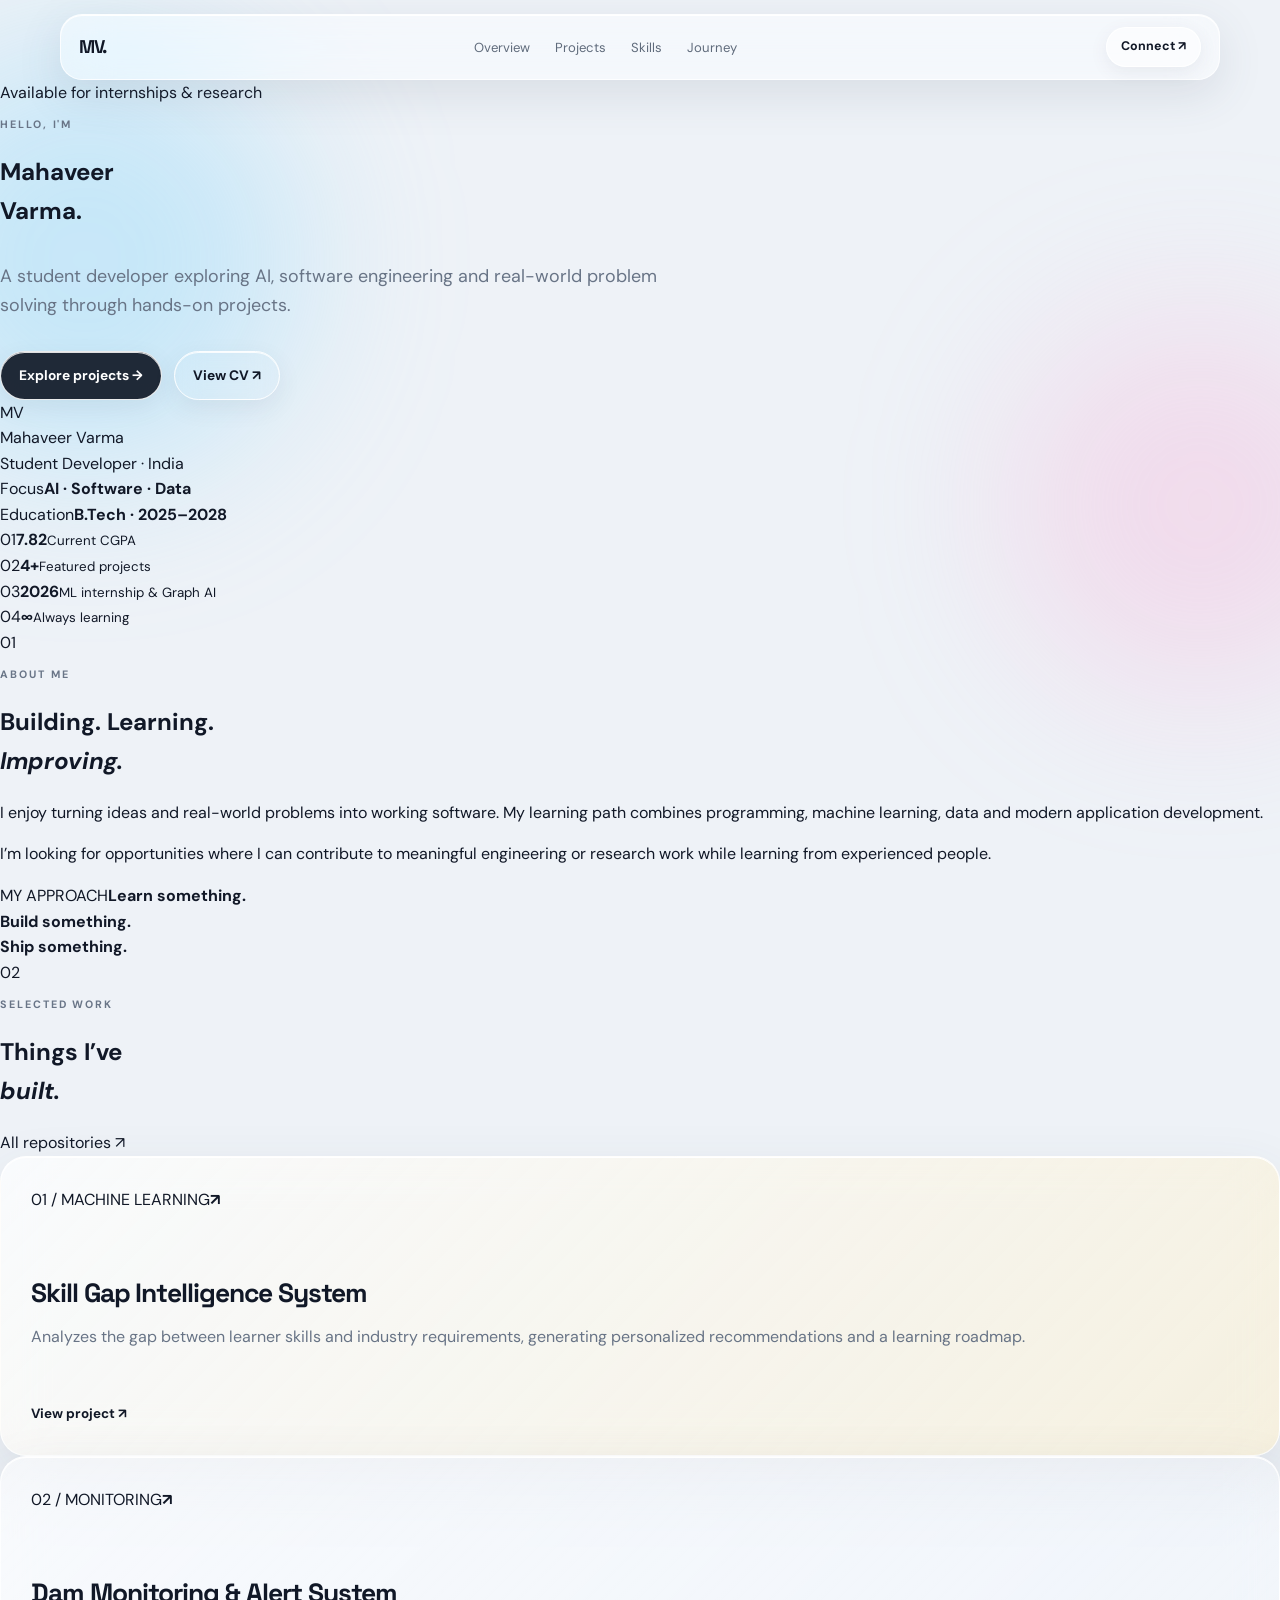
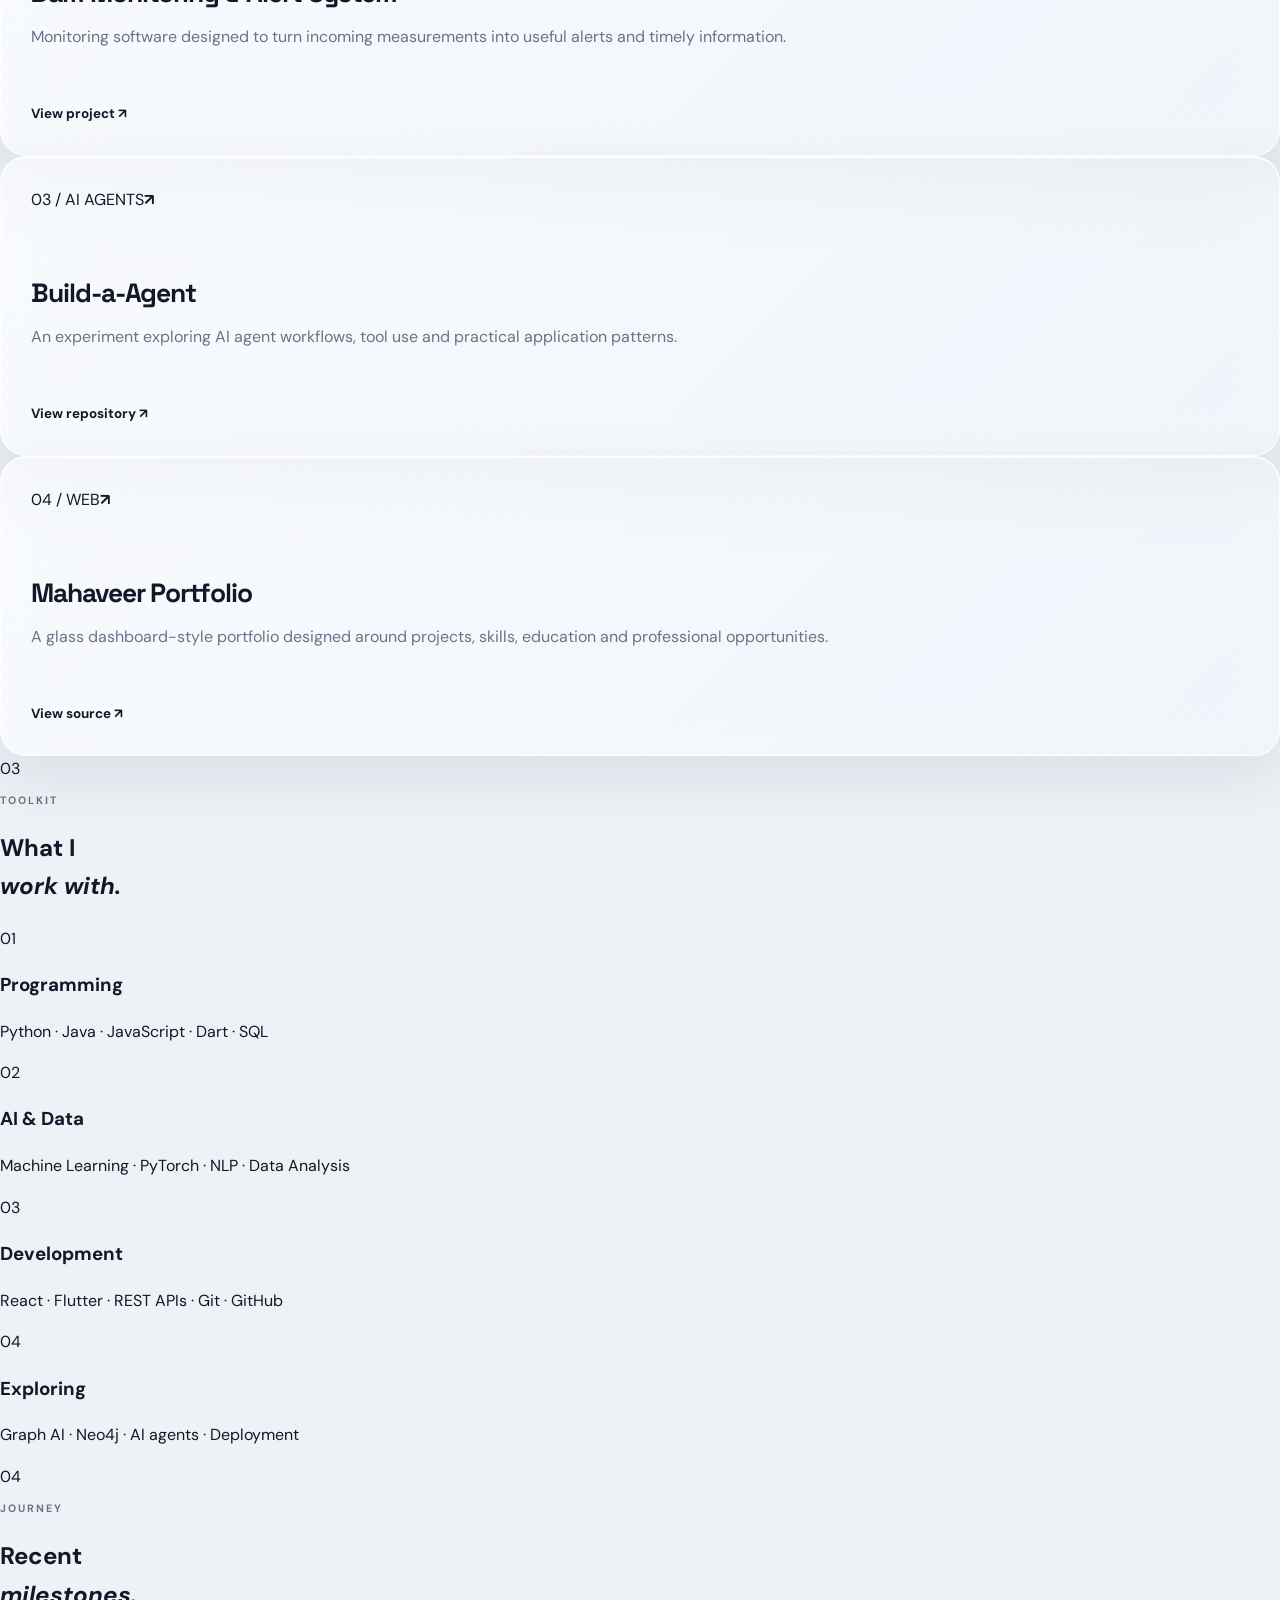
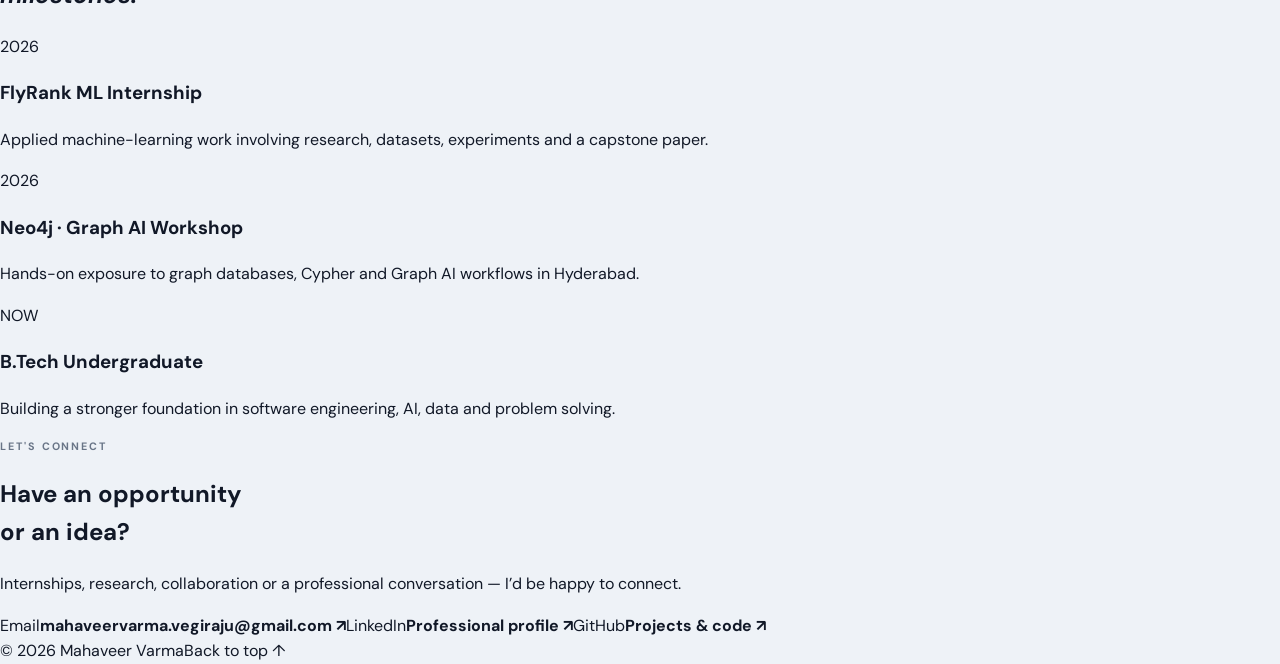
==== commit 0effa328: "Redesign portfolio as glass dashboard" ====
--- a/index.html
+++ b/index.html
@@ -1,113 +1,23 @@
 <!doctype html>
-<html lang="en">
-<head>
-<meta charset="utf-8">
-<meta name="viewport" content="width=device-width,initial-scale=1">
-<title>Mahaveer Varma — Portfolio</title>
-<meta name="description" content="Mahaveer Varma — student developer building practical AI, software and data-driven projects.">
-<meta name="theme-color" content="#f6f8fb">
-<link rel="stylesheet" href="styles.css">
-</head>
+<html lang="en"><head><meta charset="utf-8"><meta name="viewport" content="width=device-width,initial-scale=1">
+<title>Mahaveer Varma — Developer Portfolio</title><meta name="description" content="Mahaveer Varma — student developer building practical software, AI and data projects."><meta name="theme-color" content="#edf1f6"><link rel="stylesheet" href="styles.css"></head>
 <body>
-<header>
-<nav class="nav container">
-<a class="brand" href="#top" aria-label="Mahaveer Varma home">MV</a>
-<div class="nav-links"><a href="#about">About</a><a href="#skills">Skills</a><a href="#projects">Projects</a><a href="#experience">Experience</a><a href="#contact">Contact</a></div>
-<a class="nav-cta" href="#contact">Let's talk</a>
-</nav>
-</header>
-
+<div class="app-shell">
+<header><nav class="nav"><a class="brand" href="#top">MV<span>.</span></a><div class="nav-links"><a class="active" href="#top">Overview</a><a href="#projects">Projects</a><a href="#skills">Skills</a><a href="#experience">Journey</a></div><a class="nav-cta" href="#contact">Connect <span>↗</span></a></nav></header>
 <main id="top">
-<section class="hero container">
-<div class="hero-orb orb-one"></div><div class="hero-orb orb-two"></div>
-<p class="eyebrow">MAHAVEER VARMA · STUDENT DEVELOPER</p>
-<h1>Building useful things with <span>code, data & AI.</span></h1>
-<p class="lede">I’m a B.Tech student focused on software development, machine learning and practical problem solving. I learn by building, shipping and improving real projects.</p>
-<div class="hero-actions">
-<a class="button primary" href="#projects">Explore my work</a>
-<a class="button secondary" href="cv.html">View CV ↗</a>
-</div>
-<div class="hero-meta"><span>Open to internships & research opportunities</span><span>Hyderabad, India</span></div>
+<section class="dashboard-hero">
+<div class="hero-copy"><div class="status"><i></i> Available for internships & research</div><p class="eyebrow">HELLO, I'M</p><h1>Mahaveer<br><span>Varma.</span></h1><p class="lede">A student developer exploring AI, software engineering and real-world problem solving through hands-on projects.</p><div class="hero-actions"><a class="button primary" href="#projects">Explore projects <span>→</span></a><a class="button glass" href="cv.html">View CV ↗</a></div></div>
+<div class="hero-visual"><div class="profile-glass"><div class="avatar">MV</div><div class="profile-name">Mahaveer Varma</div><div class="profile-role">Student Developer · India</div><div class="profile-line"></div><div class="profile-row"><span>Focus</span><strong>AI · Software · Data</strong></div><div class="profile-row"><span>Education</span><strong>B.Tech · 2025–2028</strong></div></div><div class="orb orb-a"></div><div class="orb orb-b"></div></div>
 </section>
-
-<section id="about" class="section container">
-<div class="section-label">01 · ABOUT</div>
-<div class="split">
-<div><h2>Curious by nature.<br><span>Hands-on by choice.</span></h2></div>
-<div class="copy"><p>I enjoy turning ideas and real-world problems into working software. My current learning path combines programming, machine learning, data, and modern application development.</p><p>I’m especially interested in opportunities where I can work with experienced teams, contribute to meaningful projects, and grow through practical engineering and research.</p></div>
-</div>
-</section>
-
-<section id="skills" class="section container">
-<div class="section-label">02 · SKILLS</div>
-<div class="skill-grid">
-<div class="glass-card"><span>01</span><h3>Programming</h3><p>Python · Java · JavaScript · Dart · SQL</p></div>
-<div class="glass-card"><span>02</span><h3>AI & Data</h3><p>Machine Learning · Data Analysis · PyTorch · NLP · Model experimentation</p></div>
-<div class="glass-card"><span>03</span><h3>Development</h3><p>HTML · CSS · React · Flutter · REST APIs · Git & GitHub</p></div>
-<div class="glass-card"><span>04</span><h3>Learning now</h3><p>Graph AI · Neo4j · AI agents · System design · Deployment</p></div>
-</div>
-</section>
-
-<section id="projects" class="section container">
-<div class="section-label">03 · SELECTED PROJECTS</div>
-<div class="projects">
-<article class="project featured">
-<div class="project-top"><span>01</span><span>Machine Learning</span></div>
-<h3>Skill Gap Intelligence System</h3>
-<p>Analyzes the gap between a learner's skills and industry requirements, then generates personalized recommendations and a learning roadmap.</p>
-<a href="https://github.com/VegirajuMahaveerVarma/skillgap-intelligence-system" target="_blank" rel="noopener noreferrer">View on GitHub ↗</a>
-</article>
-<article class="project">
-<div class="project-top"><span>02</span><span>Monitoring</span></div>
-<h3>Dam Monitoring & Alert System</h3>
-<p>A practical monitoring system designed to turn incoming measurements into useful alerts and support timely decisions.</p>
-<a href="https://github.com/VegirajuMahaveerVarma/Dam-Monitoring-and-Alert-System" target="_blank" rel="noopener noreferrer">View project ↗</a>
-</article>
-<article class="project">
-<div class="project-top"><span>03</span><span>AI Agents</span></div>
-<h3>Build-a-Agent</h3>
-<p>An experimental project exploring agent workflows, tool use and practical AI application patterns.</p>
-<a href="https://github.com/VegirajuMahaveerVarma/build-a-agent" target="_blank" rel="noopener noreferrer">View repository ↗</a>
-</article>
-<article class="project">
-<div class="project-top"><span>04</span><span>Web · Product</span></div>
-<h3>Mahaveer Portfolio</h3>
-<p>This portfolio — a lightweight personal space for my projects, skills, experience and professional links.</p>
-<a href="https://github.com/VegirajuMahaveerVarma/mahaveer-portfolio" target="_blank" rel="noopener noreferrer">View source ↗</a>
-</article>
-</div>
-</section>
-
-<section id="experience" class="section container">
-<div class="section-label">04 · EXPERIENCE & LEARNING</div>
-<div class="timeline">
-<div class="timeline-item"><span>2026</span><div><h3>FlyRank ML Internship</h3><p>Worked through an applied machine-learning internship involving research, datasets, experiments and a capstone research paper.</p></div></div>
-<div class="timeline-item"><span>2026</span><div><h3>Neo4j · Graph AI Workshop</h3><p>Hands-on exposure to graph databases, Cypher, Graph AI concepts and Neo4j workflows through a community workshop in Hyderabad.</p></div></div>
-<div class="timeline-item"><span>Now</span><div><h3>B.Tech — Undergraduate</h3><p>Currently pursuing my bachelor's degree and building a stronger foundation in software engineering, AI, data and problem solving.</p></div></div>
-</div>
-</section>
-
-<section class="section container">
-<div class="education glass-panel">
-<div><div class="section-label">05 · EDUCATION</div><h2>St. Martin's Engineering College</h2><p>B.Tech · Currently pursuing · 2025–2028</p></div>
-<div class="education-stat"><strong>7.82</strong><span>Current CGPA</span></div>
-</div>
-</section>
-
-<section id="contact" class="section container">
-<div class="contact-panel">
-<div><div class="section-label">06 · CONTACT</div><h2>Let's build something meaningful.</h2><p>For internships, research, collaboration or a professional conversation, reach out through any of the links.</p></div>
-<div class="links-grid">
-<a href="https://www.linkedin.com/in/mahaveer-varma-vegiraju-4988a936" target="_blank" rel="noopener noreferrer"><strong>LinkedIn</strong><span>Professional profile ↗</span></a>
-<a href="https://github.com/VegirajuMahaveerVarma" target="_blank" rel="noopener noreferrer"><strong>GitHub</strong><span>Projects & code ↗</span></a>
-<a href="cv.html"><strong>CV</strong><span>View profile ↗</span></a>
-<a href="mailto:mahaveervarma.vegiraju@gmail.com"><strong>Email</strong><span>mahaveervarma.vegiraju@gmail.com ↗</span></a>
-</div>
-</div>
-</section>
-</main>
-
-<footer class="footer container"><span>© 2026 Mahaveer Varma</span><a href="#top">Back to top ↑</a></footer>
-<script src="script.js"></script>
-</body>
-</html>+<section class="stats-grid"><div class="stat glass"><span>01</span><strong>7.82</strong><small>Current CGPA</small></div><div class="stat glass"><span>02</span><strong>4+</strong><small>Featured projects</small></div><div class="stat glass"><span>03</span><strong>2026</strong><small>ML internship & Graph AI</small></div><div class="stat glass"><span>04</span><strong>∞</strong><small>Always learning</small></div></section>
+<section id="about" class="dashboard-section"><div class="section-head"><span>01</span><div><p class="section-label">ABOUT ME</p><h2>Building. Learning.<br><em>Improving.</em></h2></div></div><div class="about-grid"><div class="glass about-card"><p>I enjoy turning ideas and real-world problems into working software. My learning path combines programming, machine learning, data and modern application development.</p><p>I’m looking for opportunities where I can contribute to meaningful engineering or research work while learning from experienced people.</p></div><div class="quote-card"><span>MY APPROACH</span><strong>Learn something.<br>Build something.<br>Ship something.</strong></div></div></section>
+<section id="projects" class="dashboard-section"><div class="section-head"><span>02</span><div><p class="section-label">SELECTED WORK</p><h2>Things I’ve<br><em>built.</em></h2></div><a class="see-all" href="https://github.com/VegirajuMahaveerVarma" target="_blank">All repositories ↗</a></div><div class="project-grid">
+<article class="project featured glass"><div class="project-meta"><span>01 / MACHINE LEARNING</span><b>↗</b></div><h3>Skill Gap Intelligence System</h3><p>Analyzes the gap between learner skills and industry requirements, generating personalized recommendations and a learning roadmap.</p><a href="https://github.com/VegirajuMahaveerVarma/skillgap-intelligence-system" target="_blank">View project ↗</a></article>
+<article class="project glass"><div class="project-meta"><span>02 / MONITORING</span><b>↗</b></div><h3>Dam Monitoring & Alert System</h3><p>Monitoring software designed to turn incoming measurements into useful alerts and timely information.</p><a href="https://github.com/VegirajuMahaveerVarma/Dam-Monitoring-and-Alert-System" target="_blank">View project ↗</a></article>
+<article class="project glass"><div class="project-meta"><span>03 / AI AGENTS</span><b>↗</b></div><h3>Build-a-Agent</h3><p>An experiment exploring AI agent workflows, tool use and practical application patterns.</p><a href="https://github.com/VegirajuMahaveerVarma/build-a-agent" target="_blank">View repository ↗</a></article>
+<article class="project glass"><div class="project-meta"><span>04 / WEB</span><b>↗</b></div><h3>Mahaveer Portfolio</h3><p>A glass dashboard-style portfolio designed around projects, skills, education and professional opportunities.</p><a href="https://github.com/VegirajuMahaveerVarma/mahaveer-portfolio" target="_blank">View source ↗</a></article>
+</div></section>
+<section id="skills" class="dashboard-section"><div class="section-head"><span>03</span><div><p class="section-label">TOOLKIT</p><h2>What I<br><em>work with.</em></h2></div></div><div class="skills-grid"><div class="skill glass"><span>01</span><h3>Programming</h3><p>Python · Java · JavaScript · Dart · SQL</p></div><div class="skill glass"><span>02</span><h3>AI & Data</h3><p>Machine Learning · PyTorch · NLP · Data Analysis</p></div><div class="skill glass"><span>03</span><h3>Development</h3><p>React · Flutter · REST APIs · Git · GitHub</p></div><div class="skill glass"><span>04</span><h3>Exploring</h3><p>Graph AI · Neo4j · AI agents · Deployment</p></div></div></section>
+<section id="experience" class="dashboard-section"><div class="section-head"><span>04</span><div><p class="section-label">JOURNEY</p><h2>Recent<br><em>milestones.</em></h2></div></div><div class="journey glass"><div><time>2026</time><h3>FlyRank ML Internship</h3><p>Applied machine-learning work involving research, datasets, experiments and a capstone paper.</p></div><div><time>2026</time><h3>Neo4j · Graph AI Workshop</h3><p>Hands-on exposure to graph databases, Cypher and Graph AI workflows in Hyderabad.</p></div><div><time>NOW</time><h3>B.Tech Undergraduate</h3><p>Building a stronger foundation in software engineering, AI, data and problem solving.</p></div></div></section>
+<section id="contact" class="contact glass"><div><p class="section-label">LET'S CONNECT</p><h2>Have an opportunity<br>or an idea?</h2><p>Internships, research, collaboration or a professional conversation — I’d be happy to connect.</p></div><div class="contact-links"><a href="mailto:mahaveervarma.vegiraju@gmail.com"><span>Email</span><strong>mahaveervarma.vegiraju@gmail.com ↗</strong></a><a href="https://www.linkedin.com/in/mahaveer-varma-vegiraju-4988a936" target="_blank"><span>LinkedIn</span><strong>Professional profile ↗</strong></a><a href="https://github.com/VegirajuMahaveerVarma" target="_blank"><span>GitHub</span><strong>Projects & code ↗</strong></a></div></section>
+</main><footer><span>© 2026 Mahaveer Varma</span><a href="#top">Back to top ↑</a></footer></div><script src="script.js"></script></body></html>
--- a/styles.css
+++ b/styles.css
@@ -1,9 +1,12 @@
-@import url("https://fonts.googleapis.com/css2?family=Space+Grotesk:wght@400;500;600;700&display=swap");
-:root{--bg:#090b10;--surface:#11151d;--surface2:#151b25;--text:#f2f5f7;--muted:#8d98a5;--line:#242b36;--accent:#67e8f9;--max:1120px}
-*{box-sizing:border-box}html{scroll-behavior:smooth}body{margin:0;background:var(--bg);color:var(--text);font-family:"Space Grotesk",ui-sans-serif,system-ui,sans-serif;line-height:1.6;-webkit-font-smoothing:antialiased}a{color:inherit;text-decoration:none}.container{width:min(var(--max),calc(100% - 40px));margin:auto}
-header{position:sticky;top:0;z-index:10;background:rgba(9,11,16,.88);border-bottom:1px solid var(--line);backdrop-filter:blur(12px)}.nav{height:68px;display:flex;align-items:center;justify-content:space-between}.brand{font-weight:700;letter-spacing:-.05em}.nav-links{display:flex;gap:30px;font-size:.84rem}.nav-links a{color:#9ba5b1}.nav-links a:hover{color:var(--accent)}.nav-cta{font-size:.8rem;font-weight:600;border:1px solid #35404d;padding:8px 13px;border-radius:5px}.nav-cta:hover{border-color:var(--accent);color:var(--accent)}
-.hero{min-height:calc(100vh - 68px);display:flex;flex-direction:column;justify-content:center;padding:90px 0;position:relative}.hero:after{content:"";position:absolute;width:280px;height:280px;border-radius:50%;background:rgba(103,232,249,.07);filter:blur(80px);right:4%;top:18%;pointer-events:none}.eyebrow{font-size:.65rem;letter-spacing:.18em;font-weight:600;color:var(--accent);margin:0 0 20px}.hero h1{font-size:clamp(3.5rem,8vw,7.5rem);line-height:.88;letter-spacing:-.085em;max-width:950px;margin:0;font-weight:700}.hero h1 span{color:#687381}.lede{font-size:1.08rem;color:var(--muted);max-width:630px;margin:30px 0}.hero-actions{display:flex;gap:12px;align-items:center}.button{font-size:.85rem;font-weight:600;padding:11px 16px;border-radius:5px;border:1px solid var(--line)}.button.primary{background:var(--accent);color:#071014;border-color:var(--accent)}.button.primary:hover{background:#9af2ff}.button.secondary{color:#c8d0d8;background:transparent}.button.secondary:hover{border-color:#586675;color:#fff}
-.section{padding:100px 0;border-top:1px solid var(--line)}.section h2{font-size:clamp(2.1rem,4vw,3.8rem);line-height:.98;letter-spacing:-.07em;margin:0;font-weight:700}.about{display:grid;grid-template-columns:.75fr 1.25fr;gap:90px}.about-copy{color:var(--muted);font-size:1rem;max-width:650px}.about-copy p{margin:0 0 18px}.section-head{margin-bottom:34px}
-.grid{display:grid;grid-template-columns:repeat(2,1fr);gap:12px}.card{padding:28px;background:var(--surface);border:1px solid var(--line);border-radius:8px;min-height:270px;display:flex;flex-direction:column;transition:border-color .2s,transform .2s}.card:hover{border-color:#3b4653;transform:translateY(-3px)}.card.featured{background:linear-gradient(145deg,#121a22,#0f131a)}.tag{font-size:.63rem;letter-spacing:.14em;font-weight:600;color:var(--accent)}.card h3{font-size:1.5rem;letter-spacing:-.045em;margin:58px 0 10px;font-weight:700}.card p{color:var(--muted);font-size:.9rem;margin:0 0 18px;max-width:470px}.card a{font-size:.83rem;font-weight:600;margin-top:auto;color:#cbd4dc}.card a:hover{color:var(--accent)}
-.contact-panel{display:grid;grid-template-columns:.9fr 1.1fr;gap:80px}.contact-copy{color:var(--muted);max-width:480px}.links-grid{display:grid;grid-template-columns:repeat(2,1fr);border-top:1px solid var(--line)}.links-grid a{padding:20px 0;border-bottom:1px solid var(--line);display:flex;flex-direction:column;gap:3px}.links-grid a:hover strong{color:var(--accent)}.links-grid span{font-size:.77rem;color:#687381}.footer{border-top:1px solid var(--line);padding:25px 0 42px;color:#687381;font-size:.74rem;display:flex;justify-content:space-between}.footer a:hover{color:var(--accent)}
-@media(max-width:720px){.container{width:calc(100% - 28px)}.nav-links{display:none}.hero{min-height:auto;padding:85px 0}.hero h1{font-size:clamp(3rem,15vw,5rem)}.hero-actions{gap:10px}.section{padding:70px 0}.about,.contact-panel,.grid,.links-grid{grid-template-columns:1fr}.about{gap:32px}.contact-panel{gap:38px}.card{min-height:235px}.footer{flex-direction:column;gap:8px}}+@import url("https://fonts.googleapis.com/css2?family=DM+Sans:wght@400;500;600;700&family=Space+Grotesk:wght@500;600;700&display=swap");
+:root{--bg:#eef2f7;--text:#111827;--muted:#687486;--line:rgba(255,255,255,.62);--accent:#f5b83d;--blue:#7dd3fc;--pink:#f9a8d4;--glass:rgba(255,255,255,.42);--max:1160px}
+*{box-sizing:border-box}html{scroll-behavior:smooth}body{margin:0;color:var(--text);font-family:"DM Sans",system-ui,sans-serif;line-height:1.6;background:#eef2f7;overflow-x:hidden}body:before,body:after{content:"";position:fixed;border-radius:50%;filter:blur(80px);pointer-events:none;z-index:-1}body:before{width:430px;height:430px;background:rgba(125,211,252,.34);left:-130px;top:5%}body:after{width:380px;height:380px;background:rgba(249,168,212,.3);right:-110px;top:35%}a{color:inherit;text-decoration:none}.container{width:min(var(--max),calc(100% - 44px));margin:auto}
+header{position:sticky;top:14px;z-index:20;width:min(var(--max),calc(100% - 28px));margin:14px auto 0;background:rgba(255,255,255,.45);border:1px solid rgba(255,255,255,.8);border-radius:22px;box-shadow:0 14px 45px rgba(70,85,105,.13),inset 0 1px rgba(255,255,255,.95);backdrop-filter:blur(24px) saturate(160%);-webkit-backdrop-filter:blur(24px) saturate(160%)}.nav{height:64px;display:flex;align-items:center;justify-content:space-between;padding:0 18px}.brand{font-family:"Space Grotesk";font-size:1.15rem;font-weight:700;letter-spacing:-.08em}.nav-links{display:flex;gap:25px;font-size:.82rem;color:#5f6b7b}.nav-links a:hover{color:#111827}.nav-cta{font-size:.78rem;font-weight:700;padding:9px 14px;border:1px solid rgba(255,255,255,.9);border-radius:999px;background:rgba(255,255,255,.55);box-shadow:0 5px 18px rgba(60,70,85,.08)}
+.hero{min-height:calc(100vh - 95px);display:flex;flex-direction:column;justify-content:center;padding:105px 0;position:relative}.hero-orb{position:absolute;border-radius:50%;pointer-events:none;mix-blend-mode:multiply}.orb-one{width:310px;height:310px;background:rgba(125,211,252,.3);filter:blur(5px);right:4%;top:13%;box-shadow:inset 20px 20px 60px rgba(255,255,255,.55)}.orb-two{width:210px;height:210px;background:rgba(249,168,212,.27);filter:blur(4px);right:27%;bottom:9%}.eyebrow,.section-label{font-size:.67rem;letter-spacing:.18em;font-weight:700;color:#697587}.hero h1{font-family:"Space Grotesk";font-size:clamp(3.5rem,8vw,7.8rem);line-height:.88;letter-spacing:-.085em;max-width:1000px;margin:22px 0 0}.hero h1 span{background:linear-gradient(100deg,#202938,#8290a1);-webkit-background-clip:text;background-clip:text;color:transparent}.lede{font-size:1.12rem;color:var(--muted);max-width:680px;margin:32px 0}.hero-actions{display:flex;gap:12px}.button{font-size:.86rem;font-weight:700;padding:12px 18px;border-radius:999px;border:1px solid rgba(255,255,255,.9);transition:.22s;box-shadow:0 8px 25px rgba(65,75,90,.08),inset 0 1px rgba(255,255,255,.85);backdrop-filter:blur(14px)}.button.primary{background:rgba(17,24,39,.92);color:#fff}.button.secondary{background:rgba(255,255,255,.48)}.button:hover{transform:translateY(-2px)}.hero-meta{display:flex;gap:28px;margin-top:65px;color:#7a8594;font-size:.76rem}
+.section{padding:105px 0;border-top:1px solid rgba(255,255,255,.7)}.split{display:grid;grid-template-columns:1fr 1fr;gap:90px;margin-top:28px}.section h2{font-family:"Space Grotesk";font-size:clamp(2.4rem,5vw,4.6rem);line-height:.95;letter-spacing:-.07em;margin:0}.section h2 span{color:#7b8797}.copy{color:var(--muted);max-width:590px}.copy p{margin:0 0 18px}
+.skill-grid,.projects{display:grid;grid-template-columns:repeat(2,1fr);gap:16px;margin-top:30px}.glass-card,.project,.glass-panel{position:relative;overflow:hidden;background:linear-gradient(135deg,rgba(255,255,255,.62),rgba(255,255,255,.25));border:1px solid rgba(255,255,255,.82);box-shadow:0 22px 60px rgba(62,75,94,.11),inset 0 1px rgba(255,255,255,.95);backdrop-filter:blur(24px) saturate(150%);-webkit-backdrop-filter:blur(24px) saturate(150%);border-radius:26px}.glass-card:before,.project:before,.glass-panel:before{content:"";position:absolute;left:0;right:0;top:0;height:1px;background:rgba(255,255,255,.98)}.glass-card{padding:28px;min-height:190px}.glass-card span,.project-top{color:#8994a3;font-size:.68rem;letter-spacing:.14em;font-weight:700}.glass-card h3{font-family:"Space Grotesk";font-size:1.45rem;margin:35px 0 8px}.glass-card p,.project p{color:var(--muted);margin:0}
+.project{padding:30px;min-height:300px;display:flex;flex-direction:column;transition:.25s}.project:hover{transform:translateY(-6px);background:rgba(255,255,255,.55);box-shadow:0 30px 75px rgba(62,75,94,.16),inset 0 1px #fff}.project.featured{background:linear-gradient(135deg,rgba(255,255,255,.68),rgba(255,238,195,.48))}.project-top{display:flex;justify-content:space-between}.project h3{font-family:"Space Grotesk";font-size:1.65rem;letter-spacing:-.04em;margin:60px 0 10px}.project a{margin-top:auto;font-size:.84rem;font-weight:700}
+.timeline{margin-top:25px;padding:10px 24px;background:rgba(255,255,255,.28);border:1px solid rgba(255,255,255,.7);border-radius:26px;box-shadow:0 18px 50px rgba(62,75,94,.08);backdrop-filter:blur(20px)}.timeline-item{display:grid;grid-template-columns:110px 1fr;gap:30px;padding:26px 0;border-bottom:1px solid rgba(255,255,255,.7)}.timeline-item:last-child{border-bottom:0}.timeline-item>span{font-size:.75rem;color:#8a94a1;font-weight:700}.timeline-item h3{margin:0 0 6px;font-family:"Space Grotesk";font-size:1.25rem}.timeline-item p{margin:0;color:var(--muted);max-width:720px}
+.education{padding:34px;display:flex;align-items:center;justify-content:space-between;gap:30px}.education h2{font-size:clamp(2rem,4vw,3.4rem);margin-top:18px}.education p{color:var(--muted)}.education-stat{text-align:right}.education-stat strong{display:block;font-family:"Space Grotesk";font-size:3rem;line-height:1}.education-stat span{font-size:.72rem;color:#7c8794}
+.contact-panel{display:grid;grid-template-columns:.9fr 1.1fr;gap:80px}.contact-panel h2{margin-top:18px}.contact-panel>div>p{color:var(--muted);max-width:480px}.links-grid{display:grid;grid-template-columns:repeat(2,1fr);gap:10px}.links-grid a{padding:22px;border:1px solid rgba(255,255,255,.8);border-radius:18px;background:rgba(255,255,255,.38);box-shadow:inset 0 1px rgba(255,255,255,.9),0 10px 30px rgba(62,75,94,.07);backdrop-filter:blur(18px);transition:.2s}.links-grid a:hover{background:rgba(255,255,255,.62);transform:translateY(-3px)}.links-grid span{font-size:.76rem;color:#7a8491}.footer{border-top:1px solid rgba(255,255,255,.7);padding:25px 0 42px;color:#7a8491;font-size:.74rem;display:flex;justify-content:space-between}
+@media(max-width:760px){.container{width:calc(100% - 28px)}header{top:8px;margin-top:8px}.nav-links{display:none}.hero{min-height:auto;padding:90px 0}.hero h1{font-size:clamp(3.2rem,15vw,5rem)}.hero-meta{flex-direction:column;gap:6px;margin-top:45px}.section{padding:75px 0}.split,.skill-grid,.projects,.contact-panel,.links-grid{grid-template-columns:1fr}.split{gap:35px}.project{min-height:260px}.education{align-items:flex-start;flex-direction:column}.education-stat{text-align:left}.timeline-item{grid-template-columns:1fr;gap:7px;padding:22px 0}}
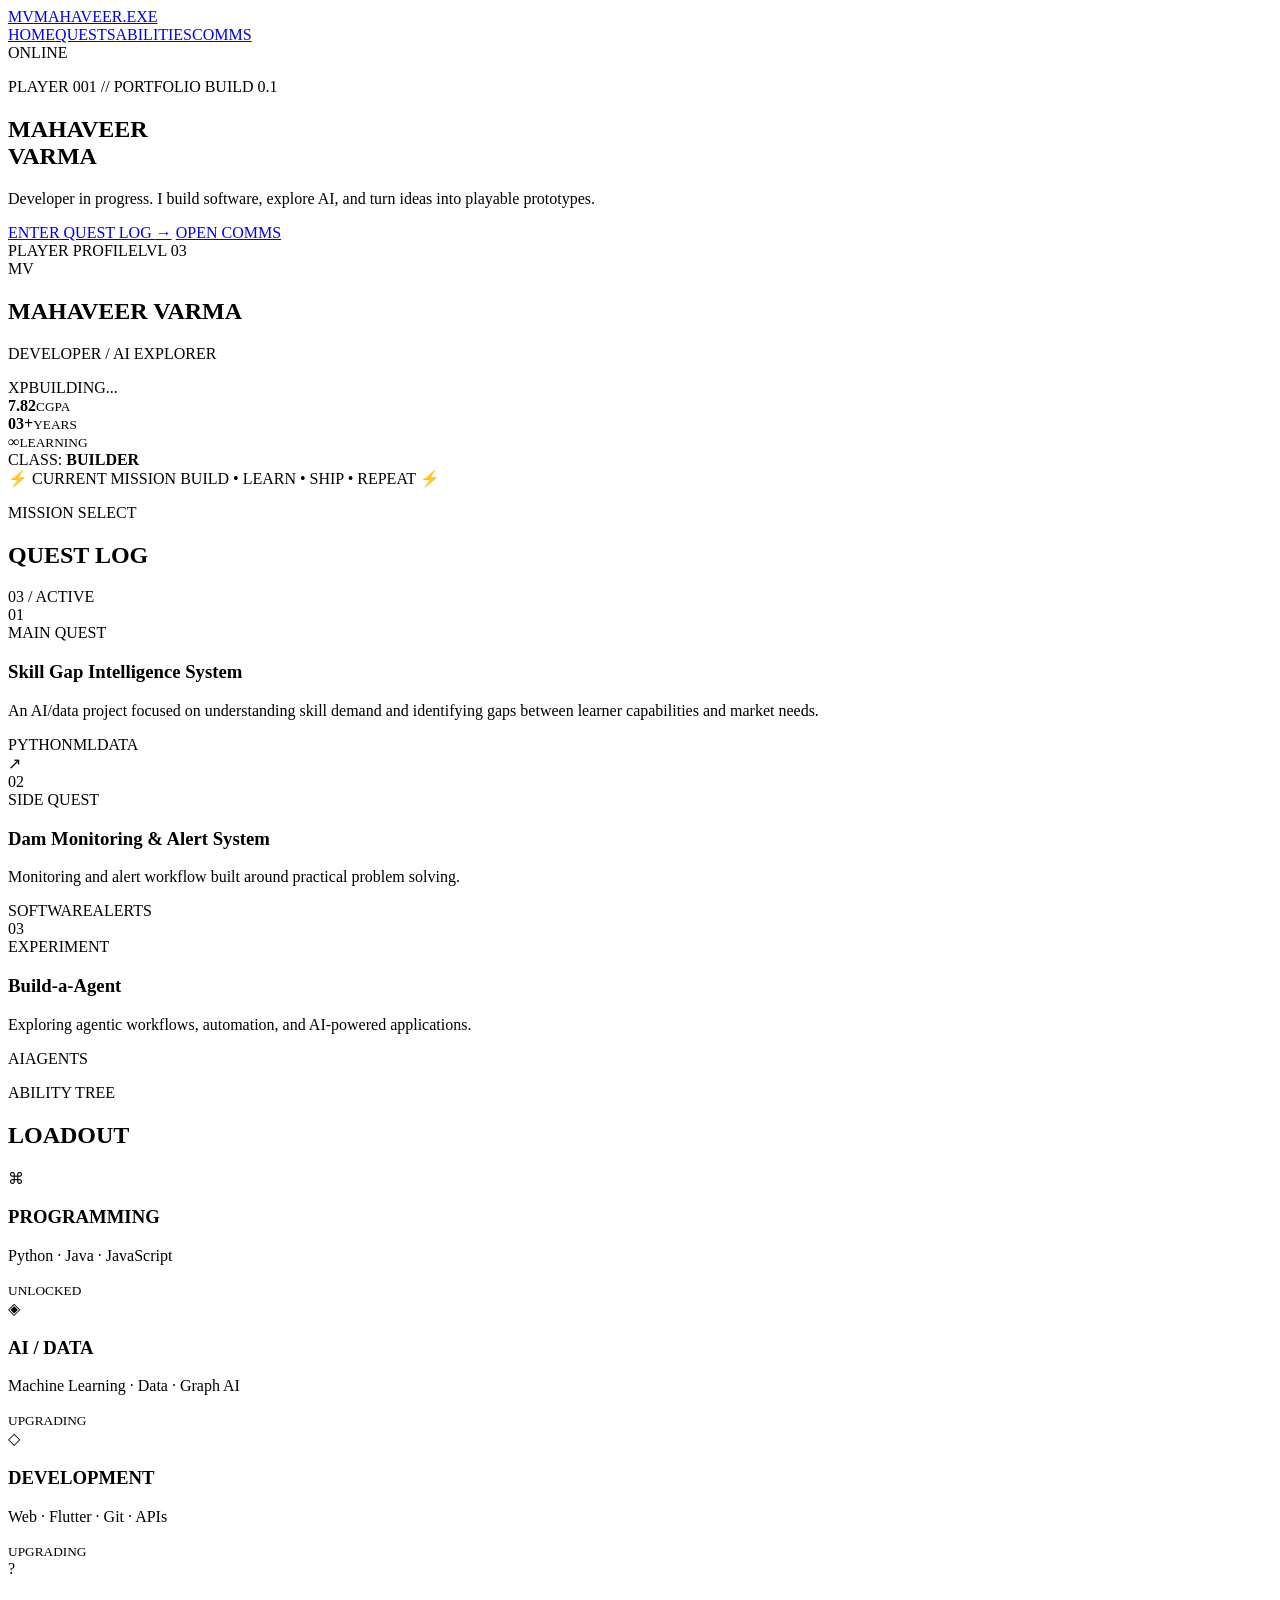
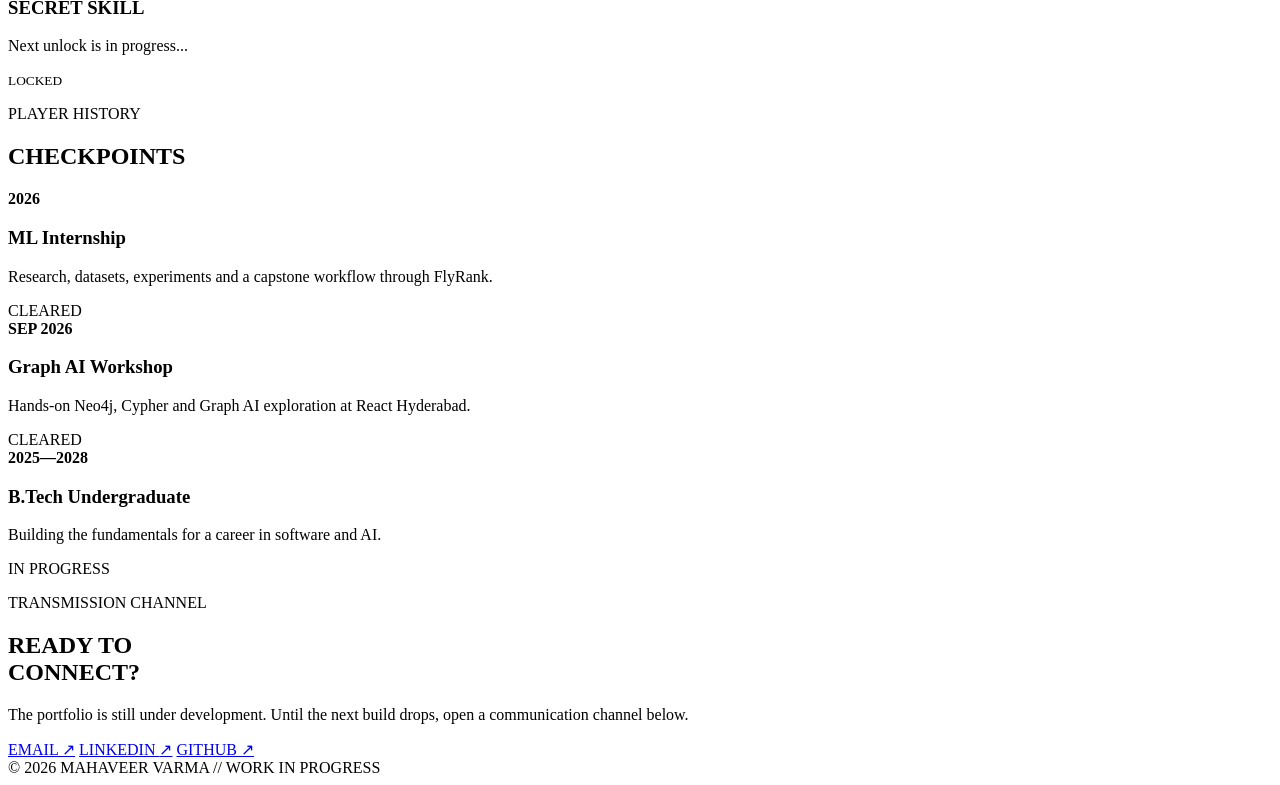
==== commit 6e5bbbe0: "Build game-themed portfolio frontend: index.html" ====
--- a/index.html
+++ b/index.html
@@ -1,23 +1,90 @@
 <!doctype html>
-<html lang="en"><head><meta charset="utf-8"><meta name="viewport" content="width=device-width,initial-scale=1">
-<title>Mahaveer Varma — Developer Portfolio</title><meta name="description" content="Mahaveer Varma — student developer building practical software, AI and data projects."><meta name="theme-color" content="#edf1f6"><link rel="stylesheet" href="styles.css"></head>
+<html lang="en">
+<head>
+  <meta charset="utf-8">
+  <meta name="viewport" content="width=device-width, initial-scale=1">
+  <meta name="description" content="Mahaveer Varma — developer portfolio, game interface edition.">
+  <title>Mahaveer Varma // Player Profile</title>
+  <link rel="stylesheet" href="styles.css">
+</head>
 <body>
-<div class="app-shell">
-<header><nav class="nav"><a class="brand" href="#top">MV<span>.</span></a><div class="nav-links"><a class="active" href="#top">Overview</a><a href="#projects">Projects</a><a href="#skills">Skills</a><a href="#experience">Journey</a></div><a class="nav-cta" href="#contact">Connect <span>↗</span></a></nav></header>
-<main id="top">
-<section class="dashboard-hero">
-<div class="hero-copy"><div class="status"><i></i> Available for internships & research</div><p class="eyebrow">HELLO, I'M</p><h1>Mahaveer<br><span>Varma.</span></h1><p class="lede">A student developer exploring AI, software engineering and real-world problem solving through hands-on projects.</p><div class="hero-actions"><a class="button primary" href="#projects">Explore projects <span>→</span></a><a class="button glass" href="cv.html">View CV ↗</a></div></div>
-<div class="hero-visual"><div class="profile-glass"><div class="avatar">MV</div><div class="profile-name">Mahaveer Varma</div><div class="profile-role">Student Developer · India</div><div class="profile-line"></div><div class="profile-row"><span>Focus</span><strong>AI · Software · Data</strong></div><div class="profile-row"><span>Education</span><strong>B.Tech · 2025–2028</strong></div></div><div class="orb orb-a"></div><div class="orb orb-b"></div></div>
-</section>
-<section class="stats-grid"><div class="stat glass"><span>01</span><strong>7.82</strong><small>Current CGPA</small></div><div class="stat glass"><span>02</span><strong>4+</strong><small>Featured projects</small></div><div class="stat glass"><span>03</span><strong>2026</strong><small>ML internship & Graph AI</small></div><div class="stat glass"><span>04</span><strong>∞</strong><small>Always learning</small></div></section>
-<section id="about" class="dashboard-section"><div class="section-head"><span>01</span><div><p class="section-label">ABOUT ME</p><h2>Building. Learning.<br><em>Improving.</em></h2></div></div><div class="about-grid"><div class="glass about-card"><p>I enjoy turning ideas and real-world problems into working software. My learning path combines programming, machine learning, data and modern application development.</p><p>I’m looking for opportunities where I can contribute to meaningful engineering or research work while learning from experienced people.</p></div><div class="quote-card"><span>MY APPROACH</span><strong>Learn something.<br>Build something.<br>Ship something.</strong></div></div></section>
-<section id="projects" class="dashboard-section"><div class="section-head"><span>02</span><div><p class="section-label">SELECTED WORK</p><h2>Things I’ve<br><em>built.</em></h2></div><a class="see-all" href="https://github.com/VegirajuMahaveerVarma" target="_blank">All repositories ↗</a></div><div class="project-grid">
-<article class="project featured glass"><div class="project-meta"><span>01 / MACHINE LEARNING</span><b>↗</b></div><h3>Skill Gap Intelligence System</h3><p>Analyzes the gap between learner skills and industry requirements, generating personalized recommendations and a learning roadmap.</p><a href="https://github.com/VegirajuMahaveerVarma/skillgap-intelligence-system" target="_blank">View project ↗</a></article>
-<article class="project glass"><div class="project-meta"><span>02 / MONITORING</span><b>↗</b></div><h3>Dam Monitoring & Alert System</h3><p>Monitoring software designed to turn incoming measurements into useful alerts and timely information.</p><a href="https://github.com/VegirajuMahaveerVarma/Dam-Monitoring-and-Alert-System" target="_blank">View project ↗</a></article>
-<article class="project glass"><div class="project-meta"><span>03 / AI AGENTS</span><b>↗</b></div><h3>Build-a-Agent</h3><p>An experiment exploring AI agent workflows, tool use and practical application patterns.</p><a href="https://github.com/VegirajuMahaveerVarma/build-a-agent" target="_blank">View repository ↗</a></article>
-<article class="project glass"><div class="project-meta"><span>04 / WEB</span><b>↗</b></div><h3>Mahaveer Portfolio</h3><p>A glass dashboard-style portfolio designed around projects, skills, education and professional opportunities.</p><a href="https://github.com/VegirajuMahaveerVarma/mahaveer-portfolio" target="_blank">View source ↗</a></article>
-</div></section>
-<section id="skills" class="dashboard-section"><div class="section-head"><span>03</span><div><p class="section-label">TOOLKIT</p><h2>What I<br><em>work with.</em></h2></div></div><div class="skills-grid"><div class="skill glass"><span>01</span><h3>Programming</h3><p>Python · Java · JavaScript · Dart · SQL</p></div><div class="skill glass"><span>02</span><h3>AI & Data</h3><p>Machine Learning · PyTorch · NLP · Data Analysis</p></div><div class="skill glass"><span>03</span><h3>Development</h3><p>React · Flutter · REST APIs · Git · GitHub</p></div><div class="skill glass"><span>04</span><h3>Exploring</h3><p>Graph AI · Neo4j · AI agents · Deployment</p></div></div></section>
-<section id="experience" class="dashboard-section"><div class="section-head"><span>04</span><div><p class="section-label">JOURNEY</p><h2>Recent<br><em>milestones.</em></h2></div></div><div class="journey glass"><div><time>2026</time><h3>FlyRank ML Internship</h3><p>Applied machine-learning work involving research, datasets, experiments and a capstone paper.</p></div><div><time>2026</time><h3>Neo4j · Graph AI Workshop</h3><p>Hands-on exposure to graph databases, Cypher and Graph AI workflows in Hyderabad.</p></div><div><time>NOW</time><h3>B.Tech Undergraduate</h3><p>Building a stronger foundation in software engineering, AI, data and problem solving.</p></div></div></section>
-<section id="contact" class="contact glass"><div><p class="section-label">LET'S CONNECT</p><h2>Have an opportunity<br>or an idea?</h2><p>Internships, research, collaboration or a professional conversation — I’d be happy to connect.</p></div><div class="contact-links"><a href="mailto:mahaveervarma.vegiraju@gmail.com"><span>Email</span><strong>mahaveervarma.vegiraju@gmail.com ↗</strong></a><a href="https://www.linkedin.com/in/mahaveer-varma-vegiraju-4988a936" target="_blank"><span>LinkedIn</span><strong>Professional profile ↗</strong></a><a href="https://github.com/VegirajuMahaveerVarma" target="_blank"><span>GitHub</span><strong>Projects & code ↗</strong></a></div></section>
-</main><footer><span>© 2026 Mahaveer Varma</span><a href="#top">Back to top ↑</a></footer></div><script src="script.js"></script></body></html>+  <div class="scanlines" aria-hidden="true"></div>
+  <header class="topbar">
+    <a class="brand" href="#home"><span class="brand-mark">MV</span><span>MAHAVEER<span class="accent">.EXE</span></span></a>
+    <nav aria-label="Main navigation">
+      <a href="#home">HOME</a><a href="#quests">QUESTS</a><a href="#skills">ABILITIES</a><a href="#contact">COMMS</a>
+    </nav>
+    <span class="status"><i></i> ONLINE</span>
+  </header>
+
+  <main>
+    <section id="home" class="hero">
+      <div class="hero-copy">
+        <p class="eyebrow">PLAYER 001 // PORTFOLIO BUILD 0.1</p>
+        <h1>MAHAVEER<br><span>VARMA</span></h1>
+        <p class="lead">Developer in progress. I build software, explore AI, and turn ideas into playable prototypes.</p>
+        <div class="actions">
+          <a class="btn primary" href="#quests">ENTER QUEST LOG <b>→</b></a>
+          <a class="btn" href="#contact">OPEN COMMS</a>
+        </div>
+      </div>
+
+      <div class="player-card panel">
+        <div class="card-top"><span>PLAYER PROFILE</span><span>LVL 03</span></div>
+        <div class="avatar">MV</div>
+        <h2>MAHAVEER VARMA</h2>
+        <p class="muted">DEVELOPER / AI EXPLORER</p>
+        <div class="xp-row"><span>XP</span><span>BUILDING...</span></div>
+        <div class="xp"><span></span></div>
+        <div class="stats">
+          <div><strong>7.82</strong><small>CGPA</small></div>
+          <div><strong>03+</strong><small>YEARS</small></div>
+          <div><strong>∞</strong><small>LEARNING</small></div>
+        </div>
+        <div class="class-tag">CLASS: <b>BUILDER</b></div>
+      </div>
+    </section>
+
+    <section class="ticker" aria-label="Current status"><span>⚡ CURRENT MISSION</span> BUILD • LEARN • SHIP • REPEAT <span>⚡</span></section>
+
+    <section id="quests" class="section">
+      <div class="section-head"><div><p class="eyebrow">MISSION SELECT</p><h2>QUEST LOG</h2></div><span class="counter">03 / ACTIVE</span></div>
+      <div class="quest-grid">
+        <article class="quest panel featured"><div class="quest-icon">01</div><div><span class="tag">MAIN QUEST</span><h3>Skill Gap Intelligence System</h3><p>An AI/data project focused on understanding skill demand and identifying gaps between learner capabilities and market needs.</p><div class="tags"><span>PYTHON</span><span>ML</span><span>DATA</span></div></div><span class="arrow">↗</span></article>
+        <article class="quest panel"><div class="quest-icon">02</div><div><span class="tag">SIDE QUEST</span><h3>Dam Monitoring & Alert System</h3><p>Monitoring and alert workflow built around practical problem solving.</p><div class="tags"><span>SOFTWARE</span><span>ALERTS</span></div></div></article>
+        <article class="quest panel"><div class="quest-icon">03</div><div><span class="tag">EXPERIMENT</span><h3>Build-a-Agent</h3><p>Exploring agentic workflows, automation, and AI-powered applications.</p><div class="tags"><span>AI</span><span>AGENTS</span></div></div></article>
+      </div>
+    </section>
+
+    <section id="skills" class="section">
+      <div class="section-head"><div><p class="eyebrow">ABILITY TREE</p><h2>LOADOUT</h2></div></div>
+      <div class="ability-grid">
+        <div class="ability panel"><span class="ability-icon">⌘</span><h3>PROGRAMMING</h3><p>Python · Java · JavaScript</p><div class="meter"><i style="width:78%"></i></div><small>UNLOCKED</small></div>
+        <div class="ability panel"><span class="ability-icon">◈</span><h3>AI / DATA</h3><p>Machine Learning · Data · Graph AI</p><div class="meter"><i style="width:72%"></i></div><small>UPGRADING</small></div>
+        <div class="ability panel"><span class="ability-icon">◇</span><h3>DEVELOPMENT</h3><p>Web · Flutter · Git · APIs</p><div class="meter"><i style="width:70%"></i></div><small>UPGRADING</small></div>
+        <div class="ability panel locked"><span class="ability-icon">?</span><h3>SECRET SKILL</h3><p>Next unlock is in progress...</p><div class="meter"><i style="width:35%"></i></div><small>LOCKED</small></div>
+      </div>
+    </section>
+
+    <section class="section journey">
+      <div class="section-head"><div><p class="eyebrow">PLAYER HISTORY</p><h2>CHECKPOINTS</h2></div></div>
+      <div class="timeline">
+        <div class="checkpoint"><span class="dot"></span><div><b>2026</b><h3>ML Internship</h3><p>Research, datasets, experiments and a capstone workflow through FlyRank.</p></div><span class="done">CLEARED</span></div>
+        <div class="checkpoint"><span class="dot"></span><div><b>SEP 2026</b><h3>Graph AI Workshop</h3><p>Hands-on Neo4j, Cypher and Graph AI exploration at React Hyderabad.</p></div><span class="done">CLEARED</span></div>
+        <div class="checkpoint"><span class="dot"></span><div><b>2025—2028</b><h3>B.Tech Undergraduate</h3><p>Building the fundamentals for a career in software and AI.</p></div><span class="done">IN PROGRESS</span></div>
+      </div>
+    </section>
+
+    <section id="contact" class="comms panel">
+      <div><p class="eyebrow">TRANSMISSION CHANNEL</p><h2>READY TO<br><span>CONNECT?</span></h2><p class="muted">The portfolio is still under development. Until the next build drops, open a communication channel below.</p></div>
+      <div class="comms-links">
+        <a href="mailto:mahaveervarma.vegiraju@gmail.com">EMAIL <span>↗</span></a>
+        <a href="https://www.linkedin.com/in/mahaveer-varma-vegiraju-4988a936" target="_blank" rel="noreferrer">LINKEDIN <span>↗</span></a>
+        <a href="https://github.com/VegirajuMahaveerVarma" target="_blank" rel="noreferrer">GITHUB <span>↗</span></a>
+      </div>
+    </section>
+  </main>
+  <footer>© 2026 MAHAVEER VARMA <span>// WORK IN PROGRESS</span></footer>
+  <script src="script.js"></script>
+</body>
+</html>
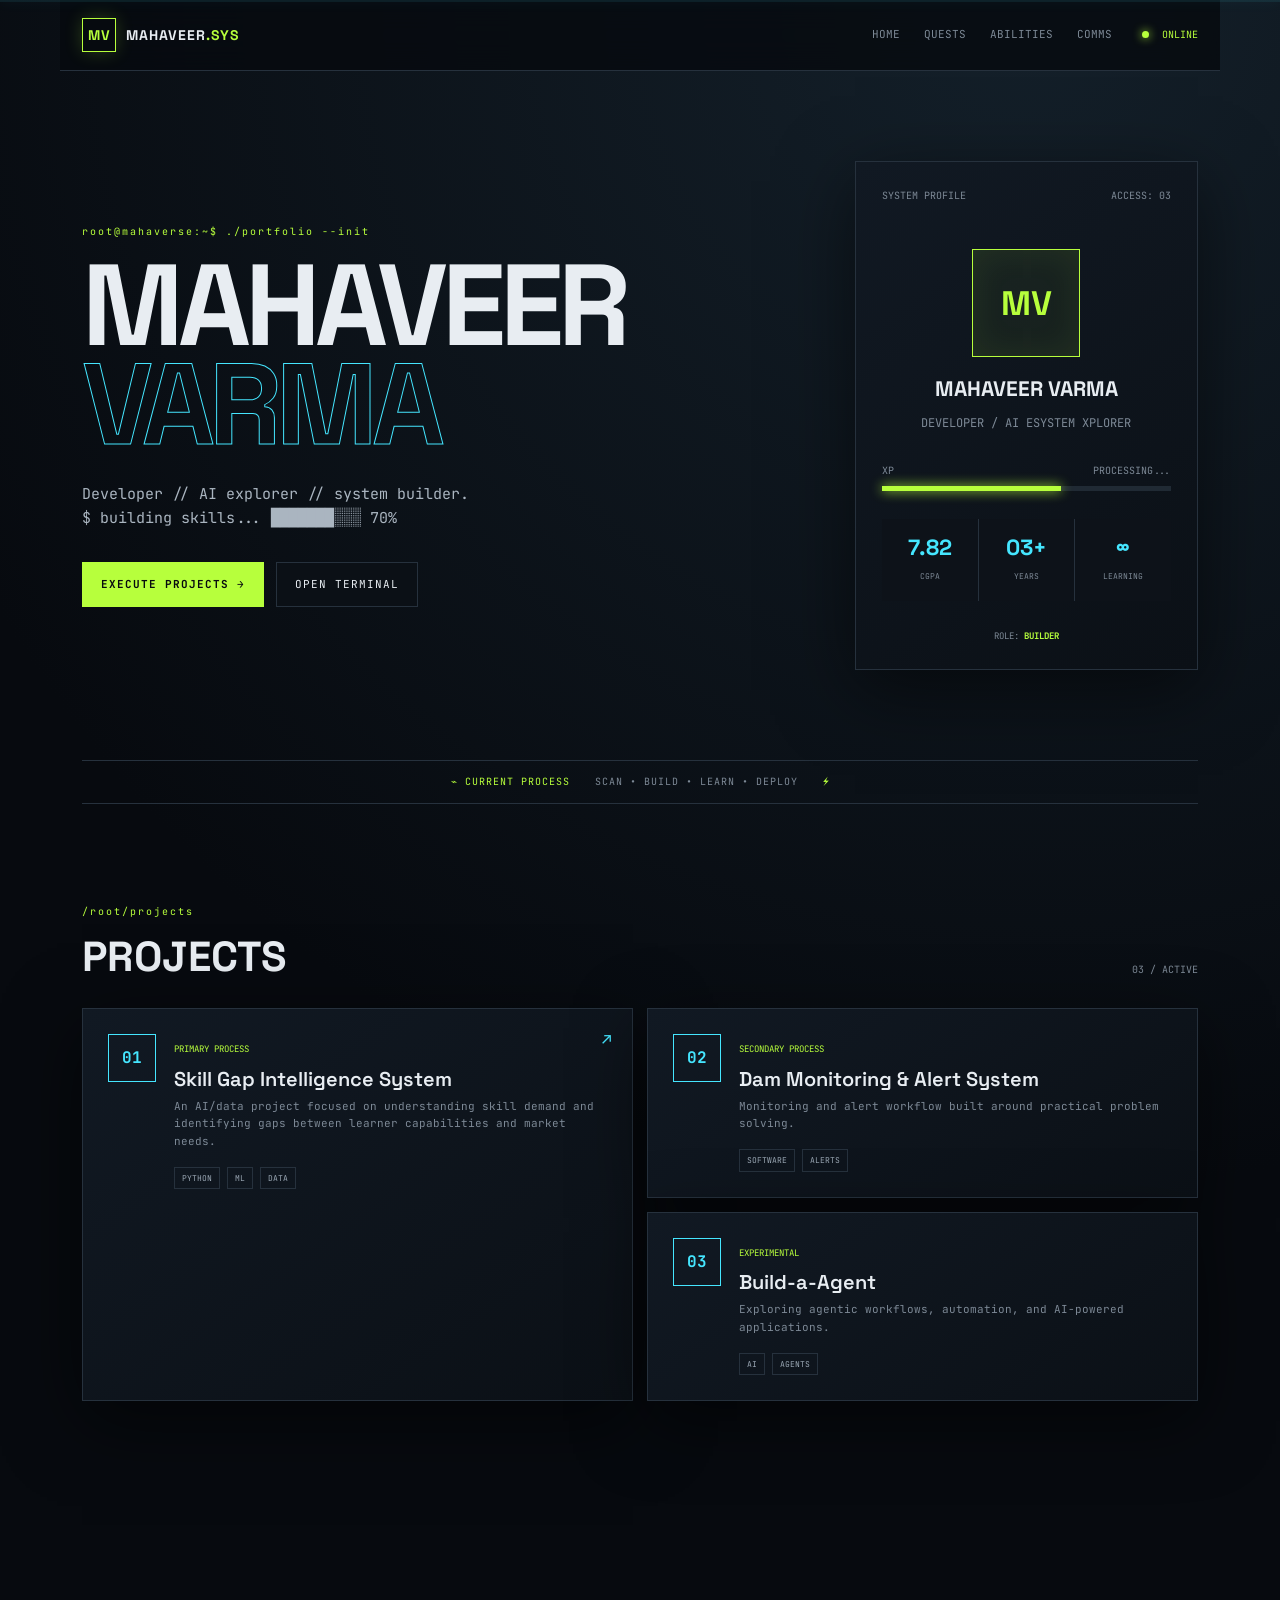
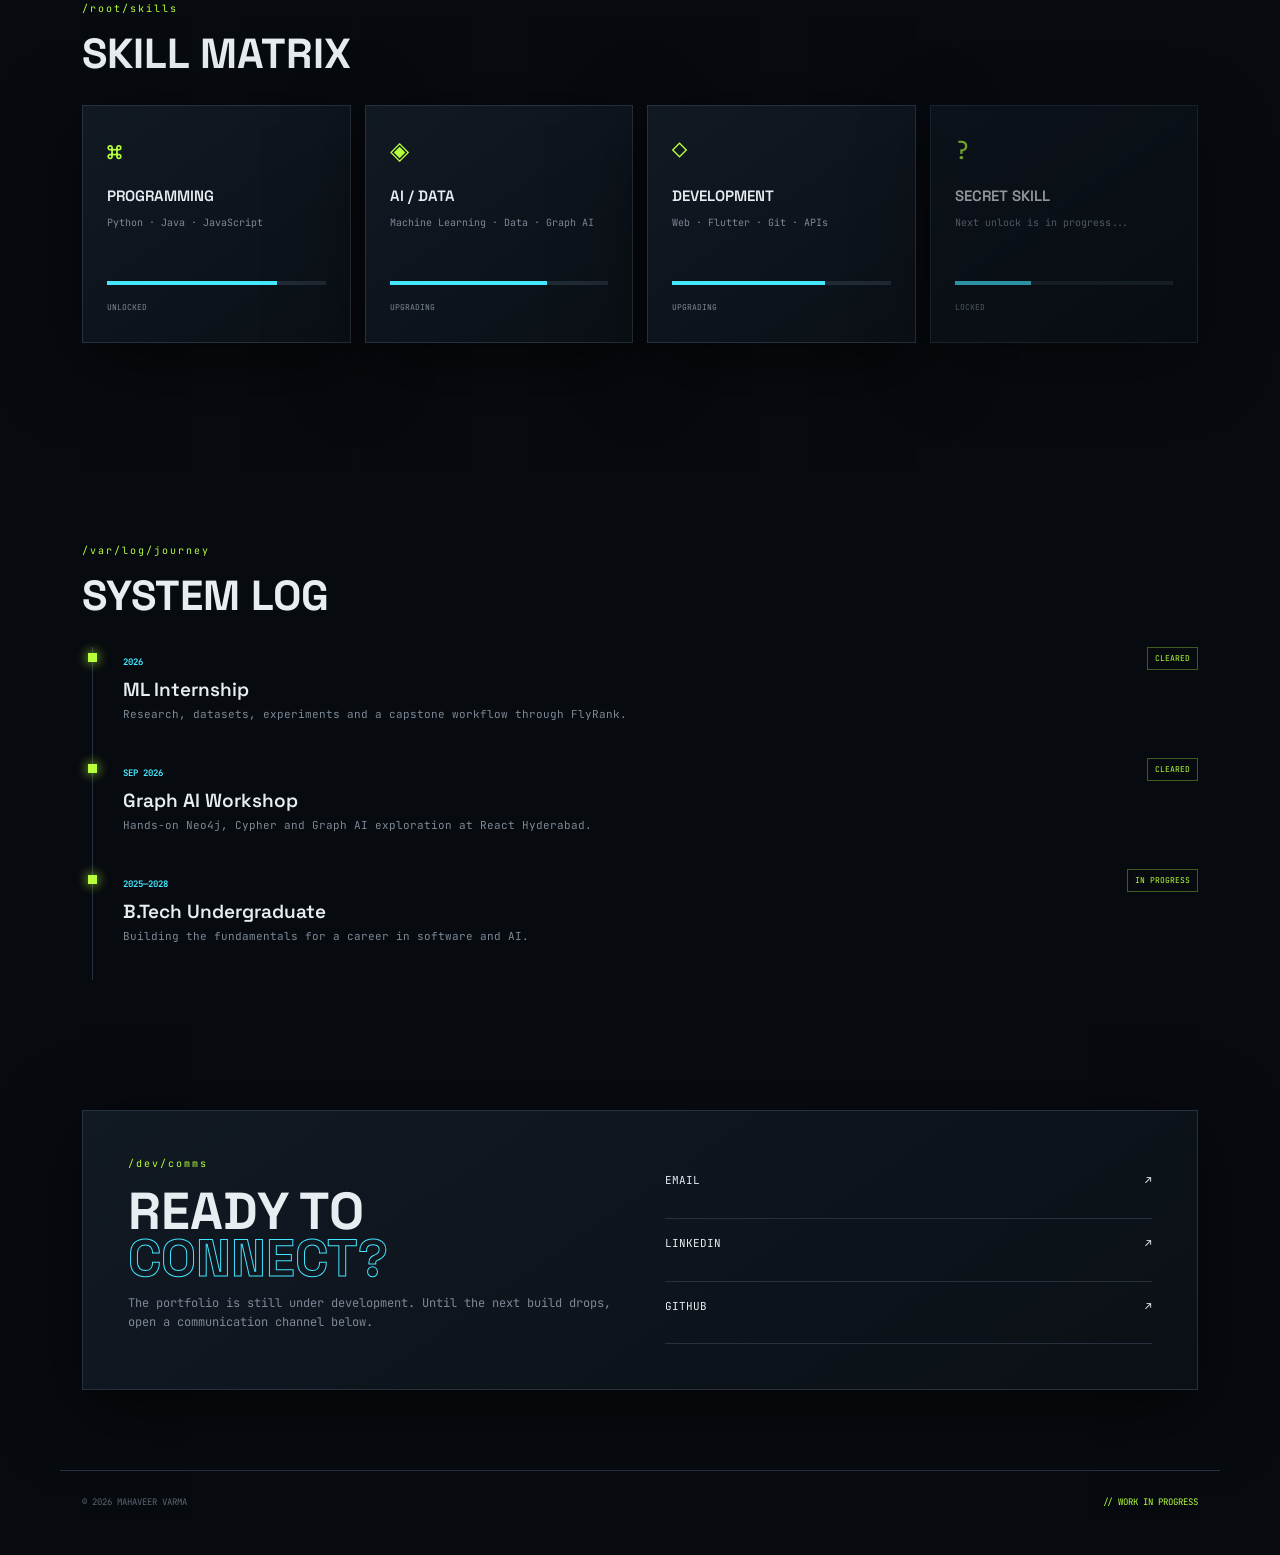
==== commit d61ebd2e: "Transform portfolio into hacker terminal theme" ====
--- a/index.html
+++ b/index.html
@@ -10,7 +10,7 @@
 <body>
   <div class="scanlines" aria-hidden="true"></div>
   <header class="topbar">
-    <a class="brand" href="#home"><span class="brand-mark">MV</span><span>MAHAVEER<span class="accent">.EXE</span></span></a>
+    <a class="brand" href="#home"><span class="brand-mark">MV</span><span>MAHAVEER<span class="accent">.SYS</span></span></a>
     <nav aria-label="Main navigation">
       <a href="#home">HOME</a><a href="#quests">QUESTS</a><a href="#skills">ABILITIES</a><a href="#contact">COMMS</a>
     </nav>
@@ -20,44 +20,44 @@
   <main>
     <section id="home" class="hero">
       <div class="hero-copy">
-        <p class="eyebrow">PLAYER 001 // PORTFOLIO BUILD 0.1</p>
+        <p class="eyebrow">root@mahaverse:~$ ./portfolio --init</p>
         <h1>MAHAVEER<br><span>VARMA</span></h1>
-        <p class="lead">Developer in progress. I build software, explore AI, and turn ideas into playable prototypes.</p>
+        <p class="lead">Developer // AI explorer // system builder.<br><span class="terminal-line">$ building skills... ███████░░░ 70%</span></p>
         <div class="actions">
-          <a class="btn primary" href="#quests">ENTER QUEST LOG <b>→</b></a>
-          <a class="btn" href="#contact">OPEN COMMS</a>
+          <a class="btn primary" href="#quests">EXECUTE PROJECTS <b>→</b></a>
+          <a class="btn" href="#contact">OPEN TERMINAL</a>
         </div>
       </div>
 
       <div class="player-card panel">
-        <div class="card-top"><span>PLAYER PROFILE</span><span>LVL 03</span></div>
+        <div class="card-top"><span>SYSTEM PROFILE</span><span>ACCESS: 03</span></div>
         <div class="avatar">MV</div>
         <h2>MAHAVEER VARMA</h2>
-        <p class="muted">DEVELOPER / AI EXPLORER</p>
-        <div class="xp-row"><span>XP</span><span>BUILDING...</span></div>
+        <p class="muted">DEVELOPER / AI ESYSTEM XPLORER</p>
+        <div class="xp-row"><span>XP</span><span>PROCESSING...</span></div>
         <div class="xp"><span></span></div>
         <div class="stats">
           <div><strong>7.82</strong><small>CGPA</small></div>
           <div><strong>03+</strong><small>YEARS</small></div>
           <div><strong>∞</strong><small>LEARNING</small></div>
         </div>
-        <div class="class-tag">CLASS: <b>BUILDER</b></div>
+        <div class="class-tag">ROLE: <b>BUILDER</b></div>
       </div>
     </section>
 
-    <section class="ticker" aria-label="Current status"><span>⚡ CURRENT MISSION</span> BUILD • LEARN • SHIP • REPEAT <span>⚡</span></section>
+    <section class="ticker" aria-label="Current status"><span>⌁ CURRENT PROCESS</span> SCAN • BUILD • LEARN • DEPLOY <span>⚡</span></section>
 
     <section id="quests" class="section">
-      <div class="section-head"><div><p class="eyebrow">MISSION SELECT</p><h2>QUEST LOG</h2></div><span class="counter">03 / ACTIVE</span></div>
+      <div class="section-head"><div><p class="eyebrow">/root/projects</p><h2>PROJECTS</h2></div><span class="counter">03 / ACTIVE</span></div>
       <div class="quest-grid">
-        <article class="quest panel featured"><div class="quest-icon">01</div><div><span class="tag">MAIN QUEST</span><h3>Skill Gap Intelligence System</h3><p>An AI/data project focused on understanding skill demand and identifying gaps between learner capabilities and market needs.</p><div class="tags"><span>PYTHON</span><span>ML</span><span>DATA</span></div></div><span class="arrow">↗</span></article>
-        <article class="quest panel"><div class="quest-icon">02</div><div><span class="tag">SIDE QUEST</span><h3>Dam Monitoring & Alert System</h3><p>Monitoring and alert workflow built around practical problem solving.</p><div class="tags"><span>SOFTWARE</span><span>ALERTS</span></div></div></article>
-        <article class="quest panel"><div class="quest-icon">03</div><div><span class="tag">EXPERIMENT</span><h3>Build-a-Agent</h3><p>Exploring agentic workflows, automation, and AI-powered applications.</p><div class="tags"><span>AI</span><span>AGENTS</span></div></div></article>
+        <article class="quest panel featured"><div class="quest-icon">01</div><div><span class="tag">PRIMARY PROCESS</span><h3>Skill Gap Intelligence System</h3><p>An AI/data project focused on understanding skill demand and identifying gaps between learner capabilities and market needs.</p><div class="tags"><span>PYTHON</span><span>ML</span><span>DATA</span></div></div><span class="arrow">↗</span></article>
+        <article class="quest panel"><div class="quest-icon">02</div><div><span class="tag">SECONDARY PROCESS</span><h3>Dam Monitoring & Alert System</h3><p>Monitoring and alert workflow built around practical problem solving.</p><div class="tags"><span>SOFTWARE</span><span>ALERTS</span></div></div></article>
+        <article class="quest panel"><div class="quest-icon">03</div><div><span class="tag">EXPERIMENTAL</span><h3>Build-a-Agent</h3><p>Exploring agentic workflows, automation, and AI-powered applications.</p><div class="tags"><span>AI</span><span>AGENTS</span></div></div></article>
       </div>
     </section>
 
     <section id="skills" class="section">
-      <div class="section-head"><div><p class="eyebrow">ABILITY TREE</p><h2>LOADOUT</h2></div></div>
+      <div class="section-head"><div><p class="eyebrow">/root/skills</p><h2>SKILL MATRIX</h2></div></div>
       <div class="ability-grid">
         <div class="ability panel"><span class="ability-icon">⌘</span><h3>PROGRAMMING</h3><p>Python · Java · JavaScript</p><div class="meter"><i style="width:78%"></i></div><small>UNLOCKED</small></div>
         <div class="ability panel"><span class="ability-icon">◈</span><h3>AI / DATA</h3><p>Machine Learning · Data · Graph AI</p><div class="meter"><i style="width:72%"></i></div><small>UPGRADING</small></div>
@@ -67,7 +67,7 @@
     </section>
 
     <section class="section journey">
-      <div class="section-head"><div><p class="eyebrow">PLAYER HISTORY</p><h2>CHECKPOINTS</h2></div></div>
+      <div class="section-head"><div><p class="eyebrow">/var/log/journey</p><h2>SYSTEM LOG</h2></div></div>
       <div class="timeline">
         <div class="checkpoint"><span class="dot"></span><div><b>2026</b><h3>ML Internship</h3><p>Research, datasets, experiments and a capstone workflow through FlyRank.</p></div><span class="done">CLEARED</span></div>
         <div class="checkpoint"><span class="dot"></span><div><b>SEP 2026</b><h3>Graph AI Workshop</h3><p>Hands-on Neo4j, Cypher and Graph AI exploration at React Hyderabad.</p></div><span class="done">CLEARED</span></div>
@@ -76,7 +76,7 @@
     </section>
 
     <section id="contact" class="comms panel">
-      <div><p class="eyebrow">TRANSMISSION CHANNEL</p><h2>READY TO<br><span>CONNECT?</span></h2><p class="muted">The portfolio is still under development. Until the next build drops, open a communication channel below.</p></div>
+      <div><p class="eyebrow">/dev/comms</p><h2>READY TO<br><span>CONNECT?</span></h2><p class="muted">The portfolio is still under development. Until the next build drops, open a communication channel below.</p></div>
       <div class="comms-links">
         <a href="mailto:mahaveervarma.vegiraju@gmail.com">EMAIL <span>↗</span></a>
         <a href="https://www.linkedin.com/in/mahaveer-varma-vegiraju-4988a936" target="_blank" rel="noreferrer">LINKEDIN <span>↗</span></a>
--- a/styles.css
+++ b/styles.css
@@ -0,0 +1,24 @@
+@import url('https://fonts.googleapis.com/css2?family=JetBrains+Mono:wght@400;500;600;700&family=Space+Grotesk:wght@500;600;700&display=swap');
+:root{--bg:#070a0f;--panel:#0d1219;--panel2:#111923;--text:#e8edf2;--muted:#7d8996;--line:#26313d;--lime:#b7ff3c;--cyan:#45e6ff;--red:#ff4d6d;--max:1160px}
+*{box-sizing:border-box}html{scroll-behavior:smooth}body{margin:0;background:radial-gradient(circle at 80% 0%,#14202a 0,#070a0f 36%),#070a0f;color:var(--text);font-family:'JetBrains Mono',monospace;line-height:1.6}a{color:inherit;text-decoration:none}.scanlines{position:fixed;inset:0;pointer-events:none;z-index:10;background:repeating-linear-gradient(0deg,transparent 0,transparent 3px,rgba(255,255,255,.012) 4px)}
+.topbar{position:sticky;top:0;z-index:9;display:flex;align-items:center;gap:30px;max-width:var(--max);margin:auto;padding:18px 22px;background:rgba(7,10,15,.82);backdrop-filter:blur(18px);border-bottom:1px solid var(--line)}.brand{display:flex;align-items:center;gap:10px;font:700 14px 'Space Grotesk';letter-spacing:1px;margin-right:auto}.brand-mark{display:grid;place-items:center;width:34px;height:34px;border:1px solid var(--lime);color:var(--lime);box-shadow:0 0 18px #b7ff3c33}.accent{color:var(--lime)}nav{display:flex;gap:24px}nav a{font-size:11px;color:var(--muted)}nav a:hover{color:var(--lime)}.status{font-size:10px;color:var(--lime)}.status i{display:inline-block;width:7px;height:7px;background:var(--lime);border-radius:50%;box-shadow:0 0 10px var(--lime);margin-right:7px}
+main{max-width:var(--max);margin:auto;padding:0 22px}.hero{min-height:680px;display:grid;grid-template-columns:1.35fr .65fr;gap:60px;align-items:center;padding:90px 0}.eyebrow{color:var(--lime);font-size:10px;letter-spacing:2px;margin:0 0 16px}.hero h1{font:700 clamp(58px,9vw,116px)/.86 'Space Grotesk';letter-spacing:-6px;margin:0 0 28px}.hero h1 span,.comms h2 span{color:transparent;-webkit-text-stroke:1px var(--cyan)}.lead{max-width:620px;color:#aab5c0;font-size:15px}.actions{display:flex;gap:12px;margin-top:32px;flex-wrap:wrap}.btn{border:1px solid var(--line);padding:13px 18px;font-size:11px;letter-spacing:1px;background:#0b1016}.btn.primary{background:var(--lime);color:#080b0f;border-color:var(--lime);font-weight:700}.btn:hover{transform:translateY(-2px)}
+.panel{background:linear-gradient(145deg,#111923,#0b1016);border:1px solid var(--line);box-shadow:0 20px 70px #0008}.player-card{padding:26px;position:relative}.card-top,.xp-row{display:flex;justify-content:space-between;font-size:10px;color:var(--muted)}.avatar{width:108px;height:108px;display:grid;place-items:center;margin:45px auto 18px;border:1px solid var(--lime);color:var(--lime);font:700 34px 'Space Grotesk';background:#b7ff3c0d;box-shadow:inset 0 0 35px #b7ff3c14}.player-card h2{text-align:center;font:700 21px 'Space Grotesk';margin:0}.muted{color:var(--muted);font-size:12px}.player-card>.muted{text-align:center}.xp-row{margin-top:30px}.xp{height:5px;background:#202a34;margin-top:7px}.xp span{display:block;width:62%;height:100%;background:var(--lime);box-shadow:0 0 12px #b7ff3c}.stats{display:grid;grid-template-columns:repeat(3,1fr);gap:1px;background:var(--line);margin:28px 0}.stats div{background:var(--panel);padding:14px 8px;text-align:center}.stats strong{display:block;font:700 22px 'Space Grotesk';color:var(--cyan)}.stats small{font-size:8px;color:var(--muted)}.class-tag{font-size:9px;color:var(--muted);text-align:center}.class-tag b{color:var(--lime)}
+.ticker{border-block:1px solid var(--line);padding:13px;text-align:center;font-size:10px;letter-spacing:1px;color:var(--muted)}.ticker span{color:var(--lime);margin:0 18px}.section{padding:100px 0}.section-head{display:flex;align-items:end;justify-content:space-between;margin-bottom:30px}.section h2{font:700 42px/1 'Space Grotesk';margin:0}.counter{font-size:10px;color:var(--muted)}.quest-grid{display:grid;grid-template-columns:repeat(2,1fr);gap:14px}.quest{padding:25px;display:flex;gap:18px;position:relative}.quest.featured{grid-row:span 2}.quest-icon{min-width:48px;height:48px;border:1px solid var(--cyan);color:var(--cyan);display:grid;place-items:center;font-weight:700}.tag{font-size:9px;color:var(--lime)}.quest h3{font:600 20px 'Space Grotesk';margin:6px 0}.quest p{font-size:11px;color:var(--muted);margin:0 0 16px}.tags{display:flex;gap:7px;flex-wrap:wrap}.tags span{font-size:8px;border:1px solid var(--line);padding:4px 7px;color:#9ba8b5}.arrow{position:absolute;right:20px;top:18px;color:var(--cyan)}
+.ability-grid{display:grid;grid-template-columns:repeat(4,1fr);gap:14px}.ability{padding:24px}.ability-icon{font-size:25px;color:var(--lime)}.ability h3{font:600 15px 'Space Grotesk';margin:16px 0 5px}.ability p{font-size:10px;color:var(--muted);min-height:48px}.meter{height:4px;background:#202a34;margin:18px 0 7px}.meter i{display:block;height:100%;background:var(--cyan)}.ability small{font-size:8px;color:var(--muted)}.locked{opacity:.62}
+.timeline{border-left:1px solid var(--line);margin-left:10px}.checkpoint{position:relative;display:grid;grid-template-columns:1fr auto;gap:20px;padding:0 0 35px 30px}.dot{position:absolute;left:-5px;top:6px;width:9px;height:9px;background:var(--lime);box-shadow:0 0 12px var(--lime)}.checkpoint b{font-size:9px;color:var(--cyan)}.checkpoint h3{font:600 19px 'Space Grotesk';margin:4px 0}.checkpoint p{margin:0;color:var(--muted);font-size:11px}.done{font-size:8px;color:var(--lime);border:1px solid #b7ff3c55;padding:4px 7px;height:max-content}
+.comms{margin:30px 0 80px;padding:45px;display:grid;grid-template-columns:1fr 1fr;gap:50px}.comms h2{font:700 52px/.9 'Space Grotesk';margin:0}.comms-links{display:grid}.comms-links a{display:flex;justify-content:space-between;padding:16px 0;border-bottom:1px solid var(--line);font-size:11px}.comms-links a:hover{color:var(--lime)}footer{border-top:1px solid var(--line);max-width:var(--max);margin:auto;padding:24px 22px 45px;color:#596572;font-size:9px}footer span{float:right;color:var(--lime)}
+@media(max-width:800px){.topbar{padding:14px 16px}nav{display:none}.status{margin-left:auto}.hero{grid-template-columns:1fr;padding:70px 0}.hero h1{letter-spacing:-3px}.player-card{max-width:500px}.quest-grid,.ability-grid,.comms{grid-template-columns:1fr}.quest.featured{grid-row:auto}.comms{padding:28px;gap:30px}.section{padding:70px 0}.section h2{font-size:34px}.checkpoint{grid-template-columns:1fr}.done{width:max-content}.comms h2{font-size:43px}footer span{float:none;display:block;margin-top:8px}}
+@media(prefers-reduced-motion:no-preference){.panel{transition:transform .2s ease,border-color .2s ease}.panel:hover{transform:translateY(-3px);border-color:#3b4b5b}.btn{transition:transform .2s ease}}
+
+/* GAME MOTION SYSTEM */
+@keyframes boot{from{opacity:0;transform:translateY(18px);filter:blur(8px)}to{opacity:1;transform:none;filter:none}}
+@keyframes flicker{0%,18%,20%,22%,62%,64%,100%{opacity:1}19%,21%,63%{opacity:.55}}
+@keyframes pulse{0%,100%{box-shadow:0 0 8px #b7ff3c55}50%{box-shadow:0 0 24px #b7ff3caa}}
+@keyframes float{0%,100%{transform:translateY(0)}50%{transform:translateY(-9px)}}
+@keyframes scan{from{transform:translateY(-100%)}to{transform:translateY(100vh)}}
+@keyframes fillXP{from{width:0}to{width:62%}}
+@keyframes fillMeter{from{width:0}}
+@keyframes blink{50%{opacity:.25}}
+.hero-copy>*{animation:boot .8s both}.hero-copy .eyebrow{animation-delay:.05s}.hero-copy h1{animation-delay:.15s}.hero-copy .lead{animation-delay:.28s}.hero-copy .actions{animation-delay:.4s}.player-card{animation:boot .9s .18s both, float 5s 1.2s ease-in-out infinite}.brand-mark{animation:pulse 2.4s infinite}.status i{animation:blink 1.2s steps(2) infinite}.xp span{animation:fillXP 1.4s .8s cubic-bezier(.2,.8,.2,1) both}.meter i{animation:fillMeter 1.2s .5s ease-out both}.scanlines:after{content:'';position:absolute;left:0;right:0;height:2px;background:#45e6ff18;box-shadow:0 0 12px #45e6ff22;animation:scan 7s linear infinite}.section,.ticker,.comms{opacity:0;transform:translateY(24px);transition:opacity .7s ease,transform .7s ease}.section.revealed,.ticker.revealed,.comms.revealed{opacity:1;transform:none}.quest-icon{transition:transform .25s ease,box-shadow .25s ease}.quest:hover .quest-icon{transform:rotate(8deg) scale(1.08);box-shadow:0 0 18px #45e6ff55}.quest .arrow{transition:transform .25s ease}.quest:hover .arrow{transform:translate(4px,-4px)}.ability-icon{transition:transform .3s ease}.ability:hover .ability-icon{transform:scale(1.2) rotate(-8deg)}
+@media(prefers-reduced-motion:reduce){*,*:before,*:after{animation:none!important;transition:none!important}.section,.ticker,.comms{opacity:1;transform:none}}
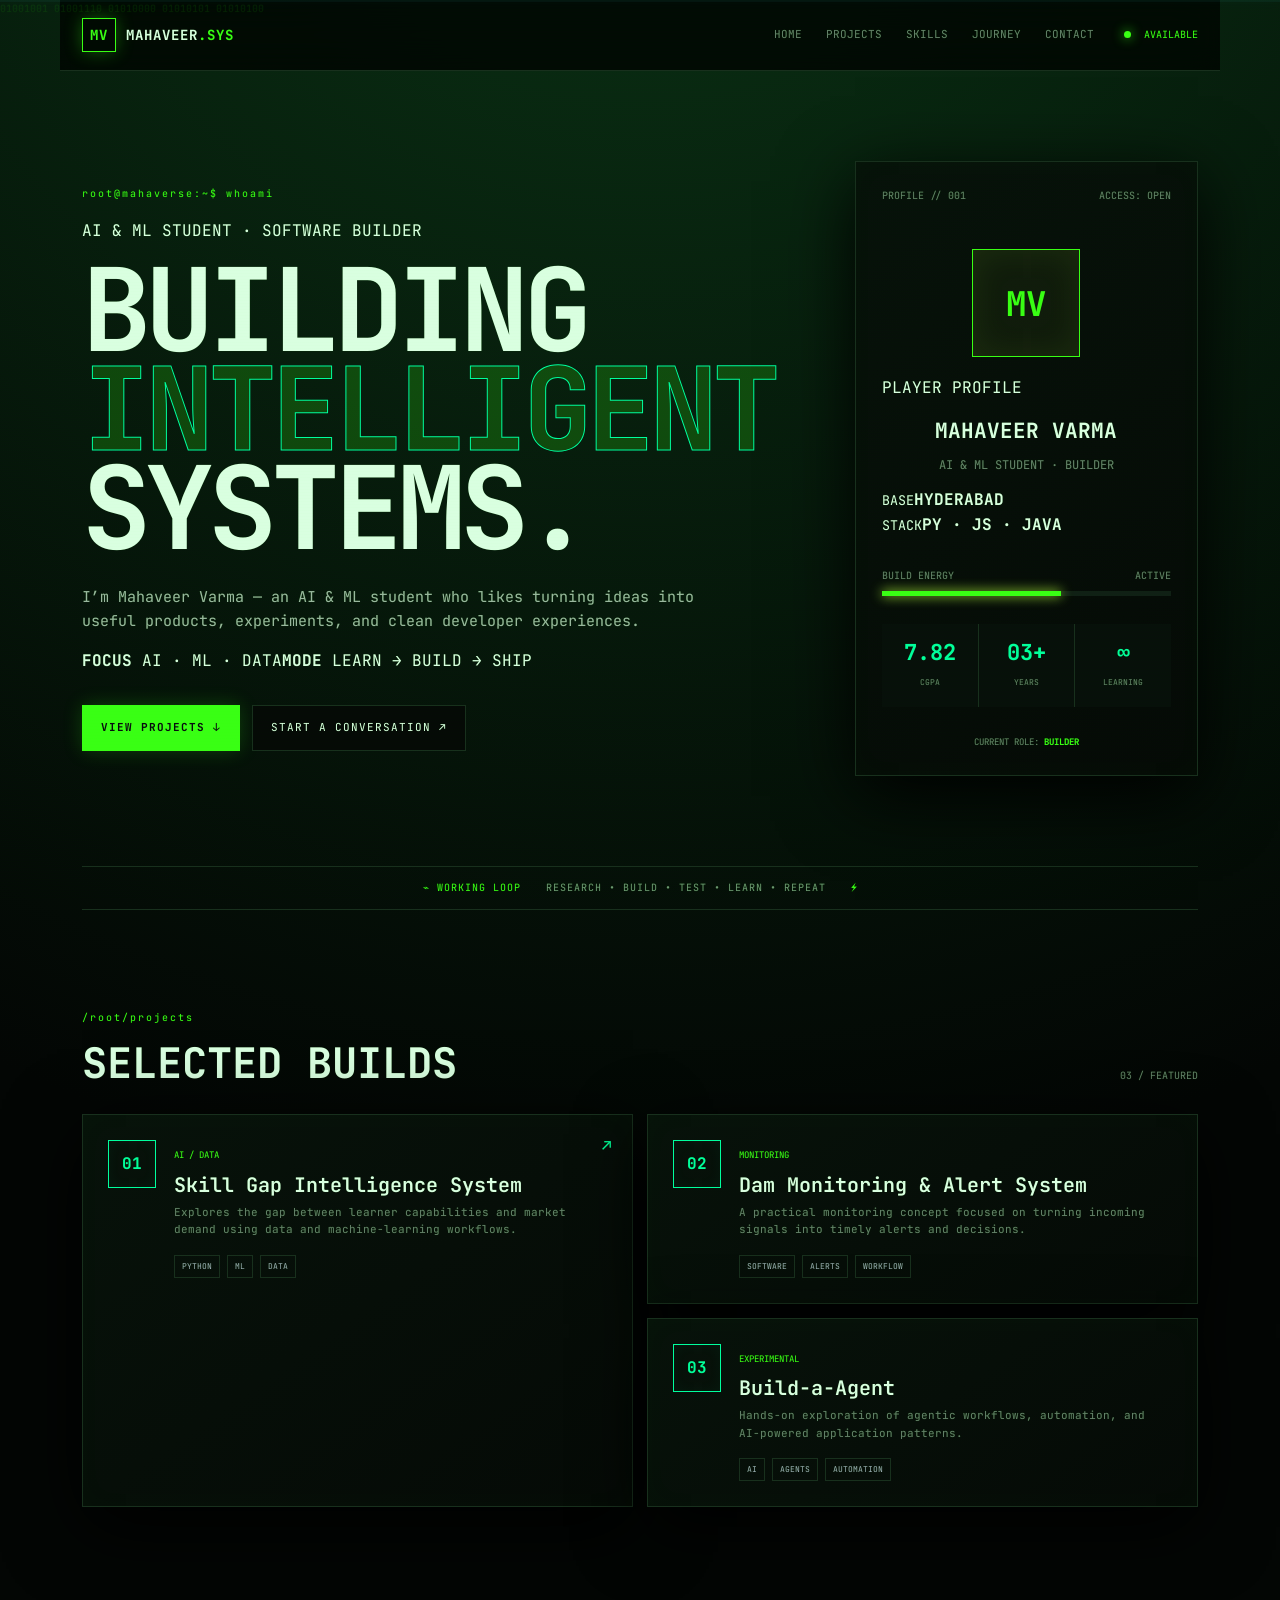
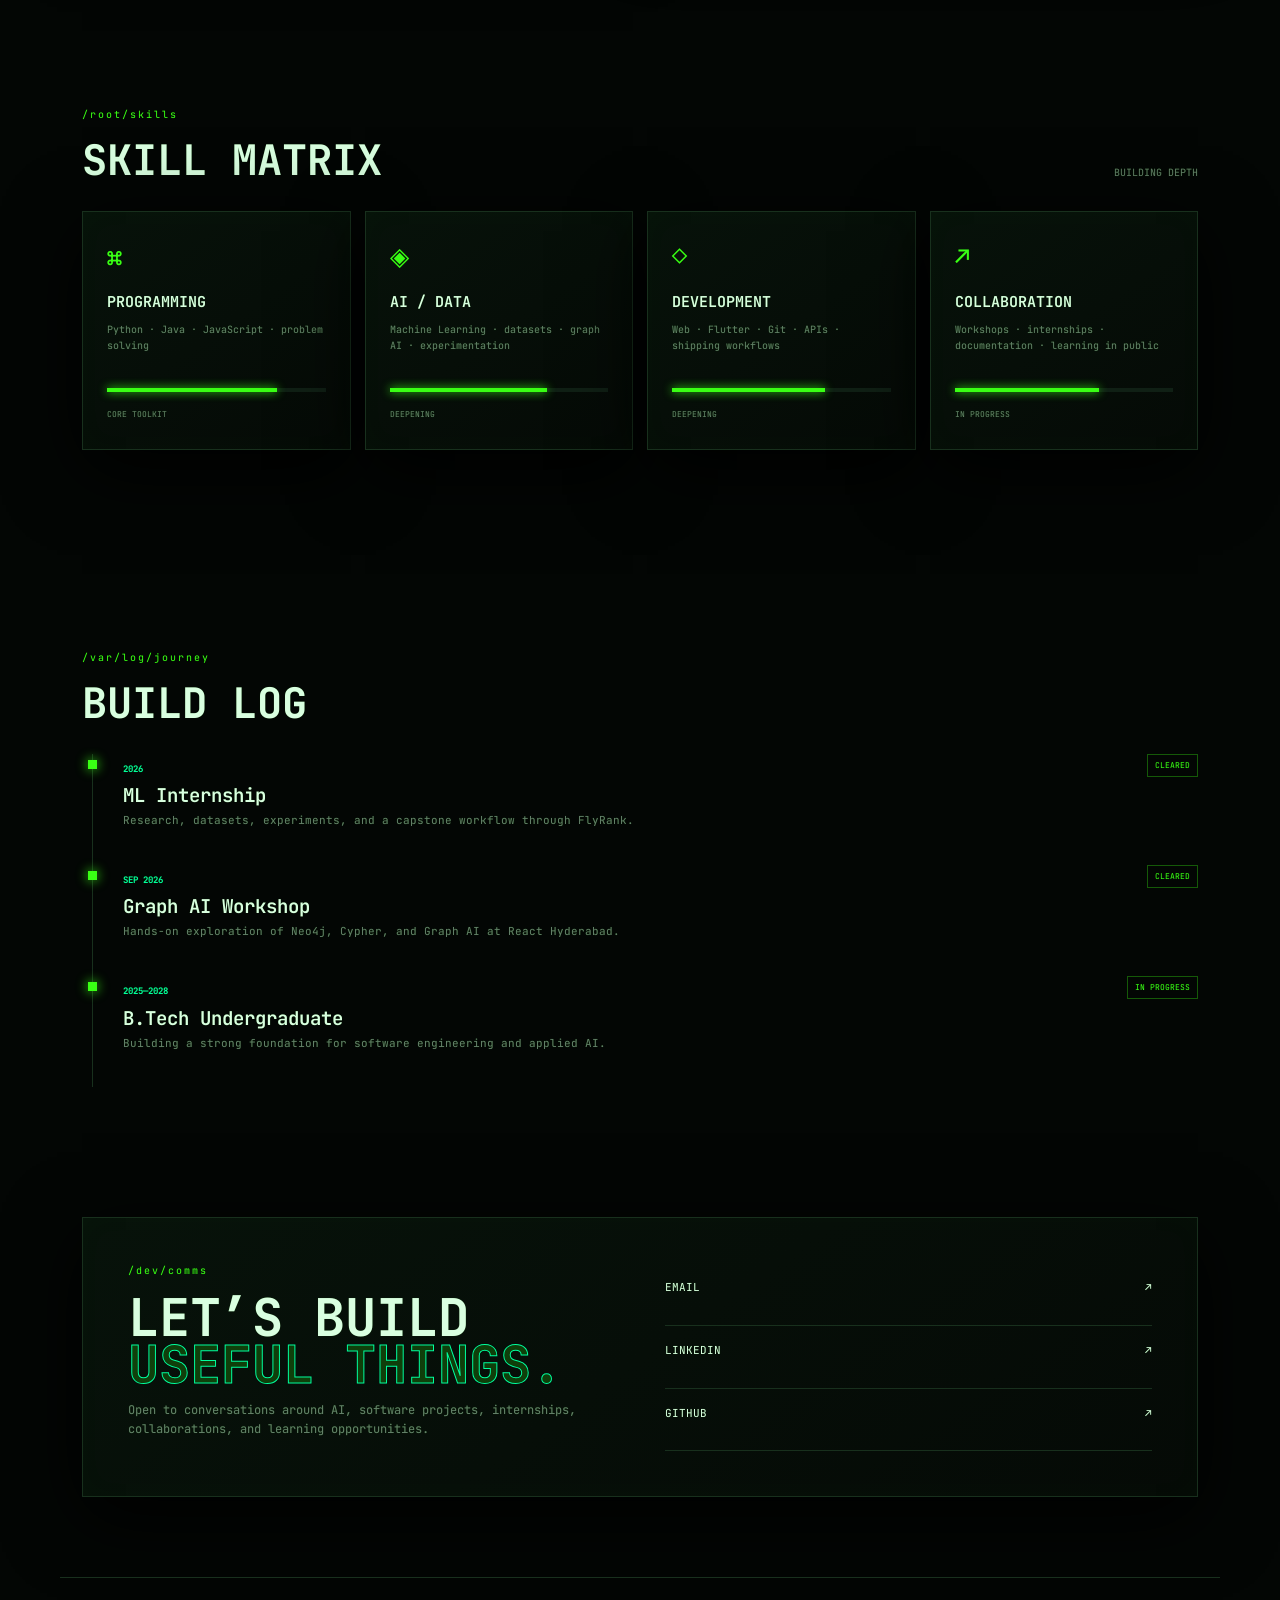
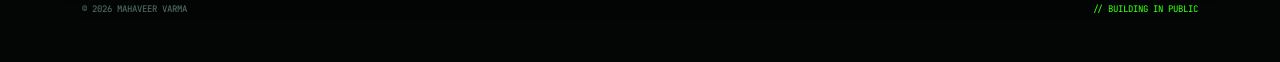
==== commit 3d7b0179: "Polish portfolio hero and content" ====
--- a/index.html
+++ b/index.html
@@ -3,88 +3,90 @@
 <head>
   <meta charset="utf-8">
   <meta name="viewport" content="width=device-width, initial-scale=1">
-  <meta name="description" content="Mahaveer Varma — developer portfolio, game interface edition.">
-  <title>Mahaveer Varma // Player Profile</title>
+  <meta name="theme-color" content="#050807">
+  <meta name="description" content="Mahaveer Varma — AI & ML student building practical software, data and intelligent systems.">
+  <meta property="og:title" content="Mahaveer Varma — AI & ML Developer">
+  <meta property="og:description" content="Portfolio of Mahaveer Varma: projects, skills, journey and ways to connect.">
+  <meta property="og:type" content="website">
+  <meta property="og:image" content="og-image.svg">
+  <title>Mahaveer Varma — AI & ML Developer</title>
+  <link rel="icon" href="favicon.svg" type="image/svg+xml">
   <link rel="stylesheet" href="styles.css">
 </head>
 <body>
   <div class="scanlines" aria-hidden="true"></div>
   <header class="topbar">
-    <a class="brand" href="#home"><span class="brand-mark">MV</span><span>MAHAVEER<span class="accent">.SYS</span></span></a>
+    <a class="brand" href="#home" aria-label="Mahaveer Varma home"><span class="brand-mark">MV</span><span>MAHAVEER<span class="accent">.SYS</span></span></a>
     <nav aria-label="Main navigation">
-      <a href="#home">HOME</a><a href="#quests">QUESTS</a><a href="#skills">ABILITIES</a><a href="#contact">COMMS</a>
+      <a href="#home">HOME</a><a href="#projects">PROJECTS</a><a href="#skills">SKILLS</a><a href="#journey">JOURNEY</a><a href="#contact">CONTACT</a>
     </nav>
-    <span class="status"><i></i> ONLINE</span>
+    <span class="status"><i></i> AVAILABLE</span>
   </header>
 
   <main>
     <section id="home" class="hero">
       <div class="hero-copy">
-        <p class="eyebrow">root@mahaverse:~$ ./portfolio --init</p>
-        <h1>MAHAVEER<br><span>VARMA</span></h1>
-        <p class="lead">Developer // AI explorer // system builder.<br><span class="terminal-line">$ building skills... ███████░░░ 70%</span></p>
+        <p class="eyebrow">root@mahaverse:~$ whoami</p>
+        <p class="hero-kicker">AI &amp; ML STUDENT · SOFTWARE BUILDER</p>
+        <h1>BUILDING<br><span>INTELLIGENT</span><br>SYSTEMS.</h1>
+        <p class="lead">I’m Mahaveer Varma — an AI &amp; ML student who likes turning ideas into useful products, experiments, and clean developer experiences.</p>
+        <div class="hero-meta"><span><b>FOCUS</b> AI · ML · DATA</span><span><b>MODE</b> LEARN → BUILD → SHIP</span></div>
         <div class="actions">
-          <a class="btn primary" href="#quests">EXECUTE PROJECTS <b>→</b></a>
-          <a class="btn" href="#contact">OPEN TERMINAL</a>
+          <a class="btn primary" href="#projects">VIEW PROJECTS <b>↓</b></a>
+          <a class="btn" href="mailto:mahaveervarma.vegiraju@gmail.com">START A CONVERSATION <b>↗</b></a>
         </div>
       </div>
 
-      <div class="player-card panel">
-        <div class="card-top"><span>SYSTEM PROFILE</span><span>ACCESS: 03</span></div>
-        <div class="avatar">MV</div>
+      <aside class="player-card panel" aria-label="Profile summary">
+        <div class="card-top"><span>PROFILE // 001</span><span>ACCESS: OPEN</span></div>
+        <div class="avatar" aria-hidden="true">MV</div>
+        <p class="card-label">PLAYER PROFILE</p>
         <h2>MAHAVEER VARMA</h2>
-        <p class="muted">DEVELOPER / AI ESYSTEM XPLORER</p>
-        <div class="xp-row"><span>XP</span><span>PROCESSING...</span></div>
+        <p class="muted">AI &amp; ML STUDENT · BUILDER</p>
+        <div class="signal-grid"><div><small>BASE</small><strong>HYDERABAD</strong></div><div><small>STACK</small><strong>PY · JS · JAVA</strong></div></div>
+        <div class="xp-row"><span>BUILD ENERGY</span><span>ACTIVE</span></div>
         <div class="xp"><span></span></div>
-        <div class="stats">
-          <div><strong>7.82</strong><small>CGPA</small></div>
-          <div><strong>03+</strong><small>YEARS</small></div>
-          <div><strong>∞</strong><small>LEARNING</small></div>
-        </div>
-        <div class="class-tag">ROLE: <b>BUILDER</b></div>
-      </div>
+        <div class="stats"><div><strong>7.82</strong><small>CGPA</small></div><div><strong>03+</strong><small>YEARS</small></div><div><strong>∞</strong><small>LEARNING</small></div></div>
+        <div class="class-tag">CURRENT ROLE: <b>BUILDER</b></div>
+      </aside>
     </section>
 
-    <section class="ticker" aria-label="Current status"><span>⌁ CURRENT PROCESS</span> SCAN • BUILD • LEARN • DEPLOY <span>⚡</span></section>
+    <section class="ticker" aria-label="Working philosophy"><span>⌁ WORKING LOOP</span> RESEARCH • BUILD • TEST • LEARN • REPEAT <span>⚡</span></section>
 
-    <section id="quests" class="section">
-      <div class="section-head"><div><p class="eyebrow">/root/projects</p><h2>PROJECTS</h2></div><span class="counter">03 / ACTIVE</span></div>
+    <section id="projects" class="section">
+      <div class="section-head"><div><p class="eyebrow">/root/projects</p><h2>SELECTED BUILDS</h2></div><span class="counter">03 / FEATURED</span></div>
       <div class="quest-grid">
-        <article class="quest panel featured"><div class="quest-icon">01</div><div><span class="tag">PRIMARY PROCESS</span><h3>Skill Gap Intelligence System</h3><p>An AI/data project focused on understanding skill demand and identifying gaps between learner capabilities and market needs.</p><div class="tags"><span>PYTHON</span><span>ML</span><span>DATA</span></div></div><span class="arrow">↗</span></article>
-        <article class="quest panel"><div class="quest-icon">02</div><div><span class="tag">SECONDARY PROCESS</span><h3>Dam Monitoring & Alert System</h3><p>Monitoring and alert workflow built around practical problem solving.</p><div class="tags"><span>SOFTWARE</span><span>ALERTS</span></div></div></article>
-        <article class="quest panel"><div class="quest-icon">03</div><div><span class="tag">EXPERIMENTAL</span><h3>Build-a-Agent</h3><p>Exploring agentic workflows, automation, and AI-powered applications.</p><div class="tags"><span>AI</span><span>AGENTS</span></div></div></article>
+        <article class="quest panel featured"><div class="quest-icon">01</div><div><span class="tag">AI / DATA</span><h3>Skill Gap Intelligence System</h3><p>Explores the gap between learner capabilities and market demand using data and machine-learning workflows.</p><div class="tags"><span>PYTHON</span><span>ML</span><span>DATA</span></div></div><span class="arrow">↗</span></article>
+        <article class="quest panel"><div class="quest-icon">02</div><div><span class="tag">MONITORING</span><h3>Dam Monitoring &amp; Alert System</h3><p>A practical monitoring concept focused on turning incoming signals into timely alerts and decisions.</p><div class="tags"><span>SOFTWARE</span><span>ALERTS</span><span>WORKFLOW</span></div></div></article>
+        <article class="quest panel"><div class="quest-icon">03</div><div><span class="tag">EXPERIMENTAL</span><h3>Build-a-Agent</h3><p>Hands-on exploration of agentic workflows, automation, and AI-powered application patterns.</p><div class="tags"><span>AI</span><span>AGENTS</span><span>AUTOMATION</span></div></div></article>
       </div>
     </section>
 
     <section id="skills" class="section">
-      <div class="section-head"><div><p class="eyebrow">/root/skills</p><h2>SKILL MATRIX</h2></div></div>
+      <div class="section-head"><div><p class="eyebrow">/root/skills</p><h2>SKILL MATRIX</h2></div><span class="counter">BUILDING DEPTH</span></div>
       <div class="ability-grid">
-        <div class="ability panel"><span class="ability-icon">⌘</span><h3>PROGRAMMING</h3><p>Python · Java · JavaScript</p><div class="meter"><i style="width:78%"></i></div><small>UNLOCKED</small></div>
-        <div class="ability panel"><span class="ability-icon">◈</span><h3>AI / DATA</h3><p>Machine Learning · Data · Graph AI</p><div class="meter"><i style="width:72%"></i></div><small>UPGRADING</small></div>
-        <div class="ability panel"><span class="ability-icon">◇</span><h3>DEVELOPMENT</h3><p>Web · Flutter · Git · APIs</p><div class="meter"><i style="width:70%"></i></div><small>UPGRADING</small></div>
-        <div class="ability panel locked"><span class="ability-icon">?</span><h3>SECRET SKILL</h3><p>Next unlock is in progress...</p><div class="meter"><i style="width:35%"></i></div><small>LOCKED</small></div>
+        <div class="ability panel"><span class="ability-icon">⌘</span><h3>PROGRAMMING</h3><p>Python · Java · JavaScript · problem solving</p><div class="meter"><i style="width:78%"></i></div><small>CORE TOOLKIT</small></div>
+        <div class="ability panel"><span class="ability-icon">◈</span><h3>AI / DATA</h3><p>Machine Learning · datasets · graph AI · experimentation</p><div class="meter"><i style="width:72%"></i></div><small>DEEPENING</small></div>
+        <div class="ability panel"><span class="ability-icon">◇</span><h3>DEVELOPMENT</h3><p>Web · Flutter · Git · APIs · shipping workflows</p><div class="meter"><i style="width:70%"></i></div><small>DEEPENING</small></div>
+        <div class="ability panel"><span class="ability-icon">↗</span><h3>COLLABORATION</h3><p>Workshops · internships · documentation · learning in public</p><div class="meter"><i style="width:66%"></i></div><small>IN PROGRESS</small></div>
       </div>
     </section>
 
-    <section class="section journey">
-      <div class="section-head"><div><p class="eyebrow">/var/log/journey</p><h2>SYSTEM LOG</h2></div></div>
+    <section id="journey" class="section journey">
+      <div class="section-head"><div><p class="eyebrow">/var/log/journey</p><h2>BUILD LOG</h2></div></div>
       <div class="timeline">
-        <div class="checkpoint"><span class="dot"></span><div><b>2026</b><h3>ML Internship</h3><p>Research, datasets, experiments and a capstone workflow through FlyRank.</p></div><span class="done">CLEARED</span></div>
-        <div class="checkpoint"><span class="dot"></span><div><b>SEP 2026</b><h3>Graph AI Workshop</h3><p>Hands-on Neo4j, Cypher and Graph AI exploration at React Hyderabad.</p></div><span class="done">CLEARED</span></div>
-        <div class="checkpoint"><span class="dot"></span><div><b>2025—2028</b><h3>B.Tech Undergraduate</h3><p>Building the fundamentals for a career in software and AI.</p></div><span class="done">IN PROGRESS</span></div>
+        <div class="checkpoint"><span class="dot"></span><div><b>2026</b><h3>ML Internship</h3><p>Research, datasets, experiments, and a capstone workflow through FlyRank.</p></div><span class="done">CLEARED</span></div>
+        <div class="checkpoint"><span class="dot"></span><div><b>SEP 2026</b><h3>Graph AI Workshop</h3><p>Hands-on exploration of Neo4j, Cypher, and Graph AI at React Hyderabad.</p></div><span class="done">CLEARED</span></div>
+        <div class="checkpoint"><span class="dot"></span><div><b>2025—2028</b><h3>B.Tech Undergraduate</h3><p>Building a strong foundation for software engineering and applied AI.</p></div><span class="done">IN PROGRESS</span></div>
       </div>
     </section>
 
     <section id="contact" class="comms panel">
-      <div><p class="eyebrow">/dev/comms</p><h2>READY TO<br><span>CONNECT?</span></h2><p class="muted">The portfolio is still under development. Until the next build drops, open a communication channel below.</p></div>
-      <div class="comms-links">
-        <a href="mailto:mahaveervarma.vegiraju@gmail.com">EMAIL <span>↗</span></a>
-        <a href="https://www.linkedin.com/in/mahaveer-varma-vegiraju-4988a936" target="_blank" rel="noreferrer">LINKEDIN <span>↗</span></a>
-        <a href="https://github.com/VegirajuMahaveerVarma" target="_blank" rel="noreferrer">GITHUB <span>↗</span></a>
-      </div>
+      <div><p class="eyebrow">/dev/comms</p><h2>LET’S BUILD<br><span>USEFUL THINGS.</span></h2><p class="muted">Open to conversations around AI, software projects, internships, collaborations, and learning opportunities.</p></div>
+      <div class="comms-links"><a href="mailto:mahaveervarma.vegiraju@gmail.com">EMAIL <span>↗</span></a><a href="https://www.linkedin.com/in/mahaveer-varma-vegiraju-4988a936" target="_blank" rel="noreferrer">LINKEDIN <span>↗</span></a><a href="https://github.com/VegirajuMahaveerVarma" target="_blank" rel="noreferrer">GITHUB <span>↗</span></a></div>
     </section>
   </main>
-  <footer>© 2026 MAHAVEER VARMA <span>// WORK IN PROGRESS</span></footer>
+  <footer>© 2026 MAHAVEER VARMA <span>// BUILDING IN PUBLIC</span></footer>
   <script src="script.js"></script>
 </body>
 </html>
--- a/styles.css
+++ b/styles.css
@@ -1,13 +1,13 @@
 @import url('https://fonts.googleapis.com/css2?family=JetBrains+Mono:wght@400;500;600;700&family=Space+Grotesk:wght@500;600;700&display=swap');
-:root{--bg:#070a0f;--panel:#0d1219;--panel2:#111923;--text:#e8edf2;--muted:#7d8996;--line:#26313d;--lime:#b7ff3c;--cyan:#45e6ff;--red:#ff4d6d;--max:1160px}
-*{box-sizing:border-box}html{scroll-behavior:smooth}body{margin:0;background:radial-gradient(circle at 80% 0%,#14202a 0,#070a0f 36%),#070a0f;color:var(--text);font-family:'JetBrains Mono',monospace;line-height:1.6}a{color:inherit;text-decoration:none}.scanlines{position:fixed;inset:0;pointer-events:none;z-index:10;background:repeating-linear-gradient(0deg,transparent 0,transparent 3px,rgba(255,255,255,.012) 4px)}
-.topbar{position:sticky;top:0;z-index:9;display:flex;align-items:center;gap:30px;max-width:var(--max);margin:auto;padding:18px 22px;background:rgba(7,10,15,.82);backdrop-filter:blur(18px);border-bottom:1px solid var(--line)}.brand{display:flex;align-items:center;gap:10px;font:700 14px 'Space Grotesk';letter-spacing:1px;margin-right:auto}.brand-mark{display:grid;place-items:center;width:34px;height:34px;border:1px solid var(--lime);color:var(--lime);box-shadow:0 0 18px #b7ff3c33}.accent{color:var(--lime)}nav{display:flex;gap:24px}nav a{font-size:11px;color:var(--muted)}nav a:hover{color:var(--lime)}.status{font-size:10px;color:var(--lime)}.status i{display:inline-block;width:7px;height:7px;background:var(--lime);border-radius:50%;box-shadow:0 0 10px var(--lime);margin-right:7px}
-main{max-width:var(--max);margin:auto;padding:0 22px}.hero{min-height:680px;display:grid;grid-template-columns:1.35fr .65fr;gap:60px;align-items:center;padding:90px 0}.eyebrow{color:var(--lime);font-size:10px;letter-spacing:2px;margin:0 0 16px}.hero h1{font:700 clamp(58px,9vw,116px)/.86 'Space Grotesk';letter-spacing:-6px;margin:0 0 28px}.hero h1 span,.comms h2 span{color:transparent;-webkit-text-stroke:1px var(--cyan)}.lead{max-width:620px;color:#aab5c0;font-size:15px}.actions{display:flex;gap:12px;margin-top:32px;flex-wrap:wrap}.btn{border:1px solid var(--line);padding:13px 18px;font-size:11px;letter-spacing:1px;background:#0b1016}.btn.primary{background:var(--lime);color:#080b0f;border-color:var(--lime);font-weight:700}.btn:hover{transform:translateY(-2px)}
-.panel{background:linear-gradient(145deg,#111923,#0b1016);border:1px solid var(--line);box-shadow:0 20px 70px #0008}.player-card{padding:26px;position:relative}.card-top,.xp-row{display:flex;justify-content:space-between;font-size:10px;color:var(--muted)}.avatar{width:108px;height:108px;display:grid;place-items:center;margin:45px auto 18px;border:1px solid var(--lime);color:var(--lime);font:700 34px 'Space Grotesk';background:#b7ff3c0d;box-shadow:inset 0 0 35px #b7ff3c14}.player-card h2{text-align:center;font:700 21px 'Space Grotesk';margin:0}.muted{color:var(--muted);font-size:12px}.player-card>.muted{text-align:center}.xp-row{margin-top:30px}.xp{height:5px;background:#202a34;margin-top:7px}.xp span{display:block;width:62%;height:100%;background:var(--lime);box-shadow:0 0 12px #b7ff3c}.stats{display:grid;grid-template-columns:repeat(3,1fr);gap:1px;background:var(--line);margin:28px 0}.stats div{background:var(--panel);padding:14px 8px;text-align:center}.stats strong{display:block;font:700 22px 'Space Grotesk';color:var(--cyan)}.stats small{font-size:8px;color:var(--muted)}.class-tag{font-size:9px;color:var(--muted);text-align:center}.class-tag b{color:var(--lime)}
-.ticker{border-block:1px solid var(--line);padding:13px;text-align:center;font-size:10px;letter-spacing:1px;color:var(--muted)}.ticker span{color:var(--lime);margin:0 18px}.section{padding:100px 0}.section-head{display:flex;align-items:end;justify-content:space-between;margin-bottom:30px}.section h2{font:700 42px/1 'Space Grotesk';margin:0}.counter{font-size:10px;color:var(--muted)}.quest-grid{display:grid;grid-template-columns:repeat(2,1fr);gap:14px}.quest{padding:25px;display:flex;gap:18px;position:relative}.quest.featured{grid-row:span 2}.quest-icon{min-width:48px;height:48px;border:1px solid var(--cyan);color:var(--cyan);display:grid;place-items:center;font-weight:700}.tag{font-size:9px;color:var(--lime)}.quest h3{font:600 20px 'Space Grotesk';margin:6px 0}.quest p{font-size:11px;color:var(--muted);margin:0 0 16px}.tags{display:flex;gap:7px;flex-wrap:wrap}.tags span{font-size:8px;border:1px solid var(--line);padding:4px 7px;color:#9ba8b5}.arrow{position:absolute;right:20px;top:18px;color:var(--cyan)}
-.ability-grid{display:grid;grid-template-columns:repeat(4,1fr);gap:14px}.ability{padding:24px}.ability-icon{font-size:25px;color:var(--lime)}.ability h3{font:600 15px 'Space Grotesk';margin:16px 0 5px}.ability p{font-size:10px;color:var(--muted);min-height:48px}.meter{height:4px;background:#202a34;margin:18px 0 7px}.meter i{display:block;height:100%;background:var(--cyan)}.ability small{font-size:8px;color:var(--muted)}.locked{opacity:.62}
-.timeline{border-left:1px solid var(--line);margin-left:10px}.checkpoint{position:relative;display:grid;grid-template-columns:1fr auto;gap:20px;padding:0 0 35px 30px}.dot{position:absolute;left:-5px;top:6px;width:9px;height:9px;background:var(--lime);box-shadow:0 0 12px var(--lime)}.checkpoint b{font-size:9px;color:var(--cyan)}.checkpoint h3{font:600 19px 'Space Grotesk';margin:4px 0}.checkpoint p{margin:0;color:var(--muted);font-size:11px}.done{font-size:8px;color:var(--lime);border:1px solid #b7ff3c55;padding:4px 7px;height:max-content}
-.comms{margin:30px 0 80px;padding:45px;display:grid;grid-template-columns:1fr 1fr;gap:50px}.comms h2{font:700 52px/.9 'Space Grotesk';margin:0}.comms-links{display:grid}.comms-links a{display:flex;justify-content:space-between;padding:16px 0;border-bottom:1px solid var(--line);font-size:11px}.comms-links a:hover{color:var(--lime)}footer{border-top:1px solid var(--line);max-width:var(--max);margin:auto;padding:24px 22px 45px;color:#596572;font-size:9px}footer span{float:right;color:var(--lime)}
+:root{--bg:#030604;--panel:#07100a;--panel2:#0b170e;--text:#d9ffe0;--muted:#64806a;--line:#18301d;--lime:#39ff14;--cyan:#00ff9d;--red:#ff3131;--max:1160px}
+*{box-sizing:border-box}html{scroll-behavior:smooth}body{margin:0;background:radial-gradient(circle at 80% 0%,#071b0d 0,#030604 36%),#030604;color:var(--text);font-family:'JetBrains Mono',monospace;line-height:1.6}a{color:inherit;text-decoration:none}.scanlines{position:fixed;inset:0;pointer-events:none;z-index:10;background:repeating-linear-gradient(0deg,transparent 0,transparent 3px,rgba(255,255,255,.012) 4px)}
+.topbar{position:sticky;top:0;z-index:9;display:flex;align-items:center;gap:30px;max-width:var(--max);margin:auto;padding:18px 22px;background:rgba(7,10,15,.82);backdrop-filter:blur(18px);border-bottom:1px solid var(--line)}.brand{display:flex;align-items:center;gap:10px;font:700 14px 'JetBrains Mono';letter-spacing:1px;margin-right:auto}.brand-mark{display:grid;place-items:center;width:34px;height:34px;border:1px solid var(--lime);color:var(--lime);box-shadow:0 0 18px #b7ff3c33}.accent{color:var(--lime)}nav{display:flex;gap:24px}nav a{font-size:11px;color:var(--muted)}nav a:hover{color:var(--lime)}.status{font-size:10px;color:var(--lime)}.status i{display:inline-block;width:7px;height:7px;background:var(--lime);border-radius:50%;box-shadow:0 0 10px var(--lime);margin-right:7px}
+main{max-width:var(--max);margin:auto;padding:0 22px}.hero{min-height:680px;display:grid;grid-template-columns:1.35fr .65fr;gap:60px;align-items:center;padding:90px 0}.eyebrow{color:var(--lime);font-size:10px;letter-spacing:2px;margin:0 0 16px}.hero h1{font:700 clamp(58px,9vw,116px)/.86 'JetBrains Mono';letter-spacing:-6px;margin:0 0 28px}.hero h1 span,.comms h2 span{color:transparent;-webkit-text-stroke:1px var(--cyan)}.lead{max-width:620px;color:#9ab79f;font-size:15px}.actions{display:flex;gap:12px;margin-top:32px;flex-wrap:wrap}.btn{border:1px solid var(--line);padding:13px 18px;font-size:11px;letter-spacing:1px;background:#050a06}.btn.primary{background:var(--lime);color:#080b0f;border-color:var(--lime);font-weight:700}.btn:hover{transform:translateY(-2px)}
+.panel{background:linear-gradient(145deg,#07120a,#050a06);border:1px solid var(--line);box-shadow:0 20px 70px #0008}.player-card{padding:26px;position:relative}.card-top,.xp-row{display:flex;justify-content:space-between;font-size:10px;color:var(--muted)}.avatar{width:108px;height:108px;display:grid;place-items:center;margin:45px auto 18px;border:1px solid var(--lime);color:var(--lime);font:700 34px 'JetBrains Mono';background:#b7ff3c0d;box-shadow:inset 0 0 35px #b7ff3c14}.player-card h2{text-align:center;font:700 21px 'JetBrains Mono';margin:0}.muted{color:var(--muted);font-size:12px}.player-card>.muted{text-align:center}.xp-row{margin-top:30px}.xp{height:5px;background:#102015;margin-top:7px}.xp span{display:block;width:62%;height:100%;background:var(--lime);box-shadow:0 0 12px #b7ff3c}.stats{display:grid;grid-template-columns:repeat(3,1fr);gap:1px;background:var(--line);margin:28px 0}.stats div{background:var(--panel);padding:14px 8px;text-align:center}.stats strong{display:block;font:700 22px 'JetBrains Mono';color:var(--cyan)}.stats small{font-size:8px;color:var(--muted)}.class-tag{font-size:9px;color:var(--muted);text-align:center}.class-tag b{color:var(--lime)}
+.ticker{border-block:1px solid var(--line);padding:13px;text-align:center;font-size:10px;letter-spacing:1px;color:var(--muted)}.ticker span{color:var(--lime);margin:0 18px}.section{padding:100px 0}.section-head{display:flex;align-items:end;justify-content:space-between;margin-bottom:30px}.section h2{font:700 42px/1 'JetBrains Mono';margin:0}.counter{font-size:10px;color:var(--muted)}.quest-grid{display:grid;grid-template-columns:repeat(2,1fr);gap:14px}.quest{padding:25px;display:flex;gap:18px;position:relative}.quest.featured{grid-row:span 2}.quest-icon{min-width:48px;height:48px;border:1px solid var(--cyan);color:var(--cyan);display:grid;place-items:center;font-weight:700}.tag{font-size:9px;color:var(--lime)}.quest h3{font:600 20px 'JetBrains Mono';margin:6px 0}.quest p{font-size:11px;color:var(--muted);margin:0 0 16px}.tags{display:flex;gap:7px;flex-wrap:wrap}.tags span{font-size:8px;border:1px solid var(--line);padding:4px 7px;color:#9ba8b5}.arrow{position:absolute;right:20px;top:18px;color:var(--cyan)}
+.ability-grid{display:grid;grid-template-columns:repeat(4,1fr);gap:14px}.ability{padding:24px}.ability-icon{font-size:25px;color:var(--lime)}.ability h3{font:600 15px 'JetBrains Mono';margin:16px 0 5px}.ability p{font-size:10px;color:var(--muted);min-height:48px}.meter{height:4px;background:#102015;margin:18px 0 7px}.meter i{display:block;height:100%;background:var(--cyan)}.ability small{font-size:8px;color:var(--muted)}.locked{opacity:.62}
+.timeline{border-left:1px solid var(--line);margin-left:10px}.checkpoint{position:relative;display:grid;grid-template-columns:1fr auto;gap:20px;padding:0 0 35px 30px}.dot{position:absolute;left:-5px;top:6px;width:9px;height:9px;background:var(--lime);box-shadow:0 0 12px var(--lime)}.checkpoint b{font-size:9px;color:var(--cyan)}.checkpoint h3{font:600 19px 'JetBrains Mono';margin:4px 0}.checkpoint p{margin:0;color:var(--muted);font-size:11px}.done{font-size:8px;color:var(--lime);border:1px solid #b7ff3c55;padding:4px 7px;height:max-content}
+.comms{margin:30px 0 80px;padding:45px;display:grid;grid-template-columns:1fr 1fr;gap:50px}.comms h2{font:700 52px/.9 'JetBrains Mono';margin:0}.comms-links{display:grid}.comms-links a{display:flex;justify-content:space-between;padding:16px 0;border-bottom:1px solid var(--line);font-size:11px}.comms-links a:hover{color:var(--lime)}footer{border-top:1px solid var(--line);max-width:var(--max);margin:auto;padding:24px 22px 45px;color:#596572;font-size:9px}footer span{float:right;color:var(--lime)}
 @media(max-width:800px){.topbar{padding:14px 16px}nav{display:none}.status{margin-left:auto}.hero{grid-template-columns:1fr;padding:70px 0}.hero h1{letter-spacing:-3px}.player-card{max-width:500px}.quest-grid,.ability-grid,.comms{grid-template-columns:1fr}.quest.featured{grid-row:auto}.comms{padding:28px;gap:30px}.section{padding:70px 0}.section h2{font-size:34px}.checkpoint{grid-template-columns:1fr}.done{width:max-content}.comms h2{font-size:43px}footer span{float:none;display:block;margin-top:8px}}
 @media(prefers-reduced-motion:no-preference){.panel{transition:transform .2s ease,border-color .2s ease}.panel:hover{transform:translateY(-3px);border-color:#3b4b5b}.btn{transition:transform .2s ease}}
 
@@ -22,3 +22,7 @@
 @keyframes blink{50%{opacity:.25}}
 .hero-copy>*{animation:boot .8s both}.hero-copy .eyebrow{animation-delay:.05s}.hero-copy h1{animation-delay:.15s}.hero-copy .lead{animation-delay:.28s}.hero-copy .actions{animation-delay:.4s}.player-card{animation:boot .9s .18s both, float 5s 1.2s ease-in-out infinite}.brand-mark{animation:pulse 2.4s infinite}.status i{animation:blink 1.2s steps(2) infinite}.xp span{animation:fillXP 1.4s .8s cubic-bezier(.2,.8,.2,1) both}.meter i{animation:fillMeter 1.2s .5s ease-out both}.scanlines:after{content:'';position:absolute;left:0;right:0;height:2px;background:#45e6ff18;box-shadow:0 0 12px #45e6ff22;animation:scan 7s linear infinite}.section,.ticker,.comms{opacity:0;transform:translateY(24px);transition:opacity .7s ease,transform .7s ease}.section.revealed,.ticker.revealed,.comms.revealed{opacity:1;transform:none}.quest-icon{transition:transform .25s ease,box-shadow .25s ease}.quest:hover .quest-icon{transform:rotate(8deg) scale(1.08);box-shadow:0 0 18px #45e6ff55}.quest .arrow{transition:transform .25s ease}.quest:hover .arrow{transform:translate(4px,-4px)}.ability-icon{transition:transform .3s ease}.ability:hover .ability-icon{transform:scale(1.2) rotate(-8deg)}
 @media(prefers-reduced-motion:reduce){*,*:before,*:after{animation:none!important;transition:none!important}.section,.ticker,.comms{opacity:1;transform:none}}
+
+/* CYBER TERMINAL OVERRIDE */
+body{background:radial-gradient(circle at 50% -10%,#0b3516 0,#030604 42%),#030604;text-shadow:0 0 1px #39ff1433}.scanlines{opacity:.55;background:repeating-linear-gradient(0deg,transparent 0,transparent 2px,#39ff1408 3px)}.scanlines:before{content:'01001001 01001110 01010000 01010101 01010100';position:absolute;inset:0;color:#39ff1408;font:10px/18px 'JetBrains Mono';word-break:break-all;overflow:hidden}.brand-mark{border-color:var(--lime);box-shadow:0 0 18px #39ff1455}.topbar{border-color:#18301d;background:rgba(2,7,3,.88)}nav a:hover,.comms-links a:hover{color:var(--lime);text-shadow:0 0 10px #39ff1499}.hero h1 span,.comms h2 span{-webkit-text-stroke:1px var(--cyan)}.terminal-line{display:block;color:var(--lime);font-size:11px;margin-top:10px}.panel{border-color:#18301d;box-shadow:0 20px 70px #000, inset 0 0 30px #39ff1405}.panel:hover{border-color:#39ff1466;box-shadow:0 0 28px #39ff1418,inset 0 0 25px #39ff1407}.ticker{color:#6c9672;border-color:#18301d}.ticker span{color:var(--lime)}.quest-icon{border-color:var(--cyan);color:var(--cyan);box-shadow:inset 0 0 14px #00ff9d0b}.ability-icon{color:var(--lime)}.meter i{background:var(--lime);box-shadow:0 0 10px #39ff14}.dot{background:var(--lime);box-shadow:0 0 12px var(--lime)}.done{color:var(--lime);border-color:#39ff1455}.btn.primary{background:var(--lime);box-shadow:0 0 20px #39ff1433}.btn.primary:hover{box-shadow:0 0 30px #39ff1466}.comms{border-color:#18301d}footer{border-color:#18301d}.status i{background:var(--lime);box-shadow:0 0 12px var(--lime)}
+@keyframes terminalFlicker{0%,96%,100%{opacity:1}97%{opacity:.75}98%{opacity:.95}}body{animation:terminalFlicker 5s infinite}
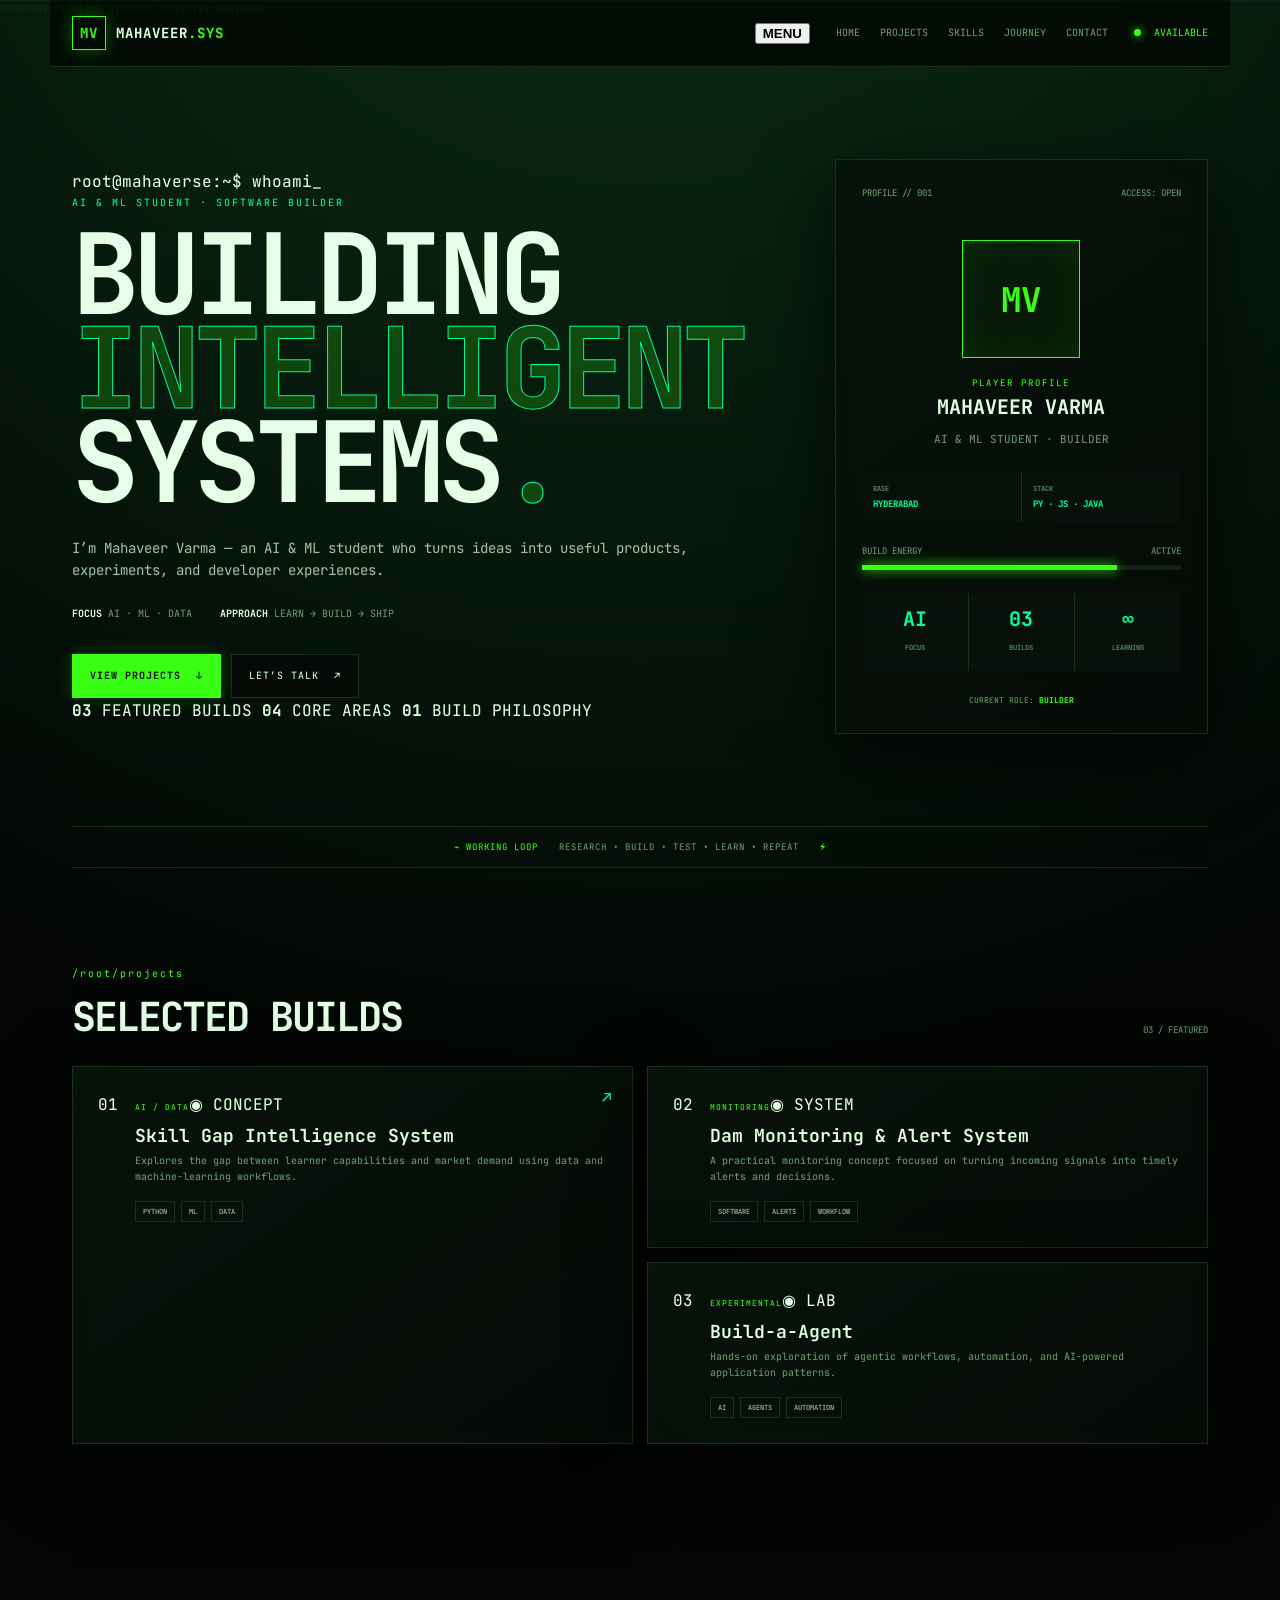
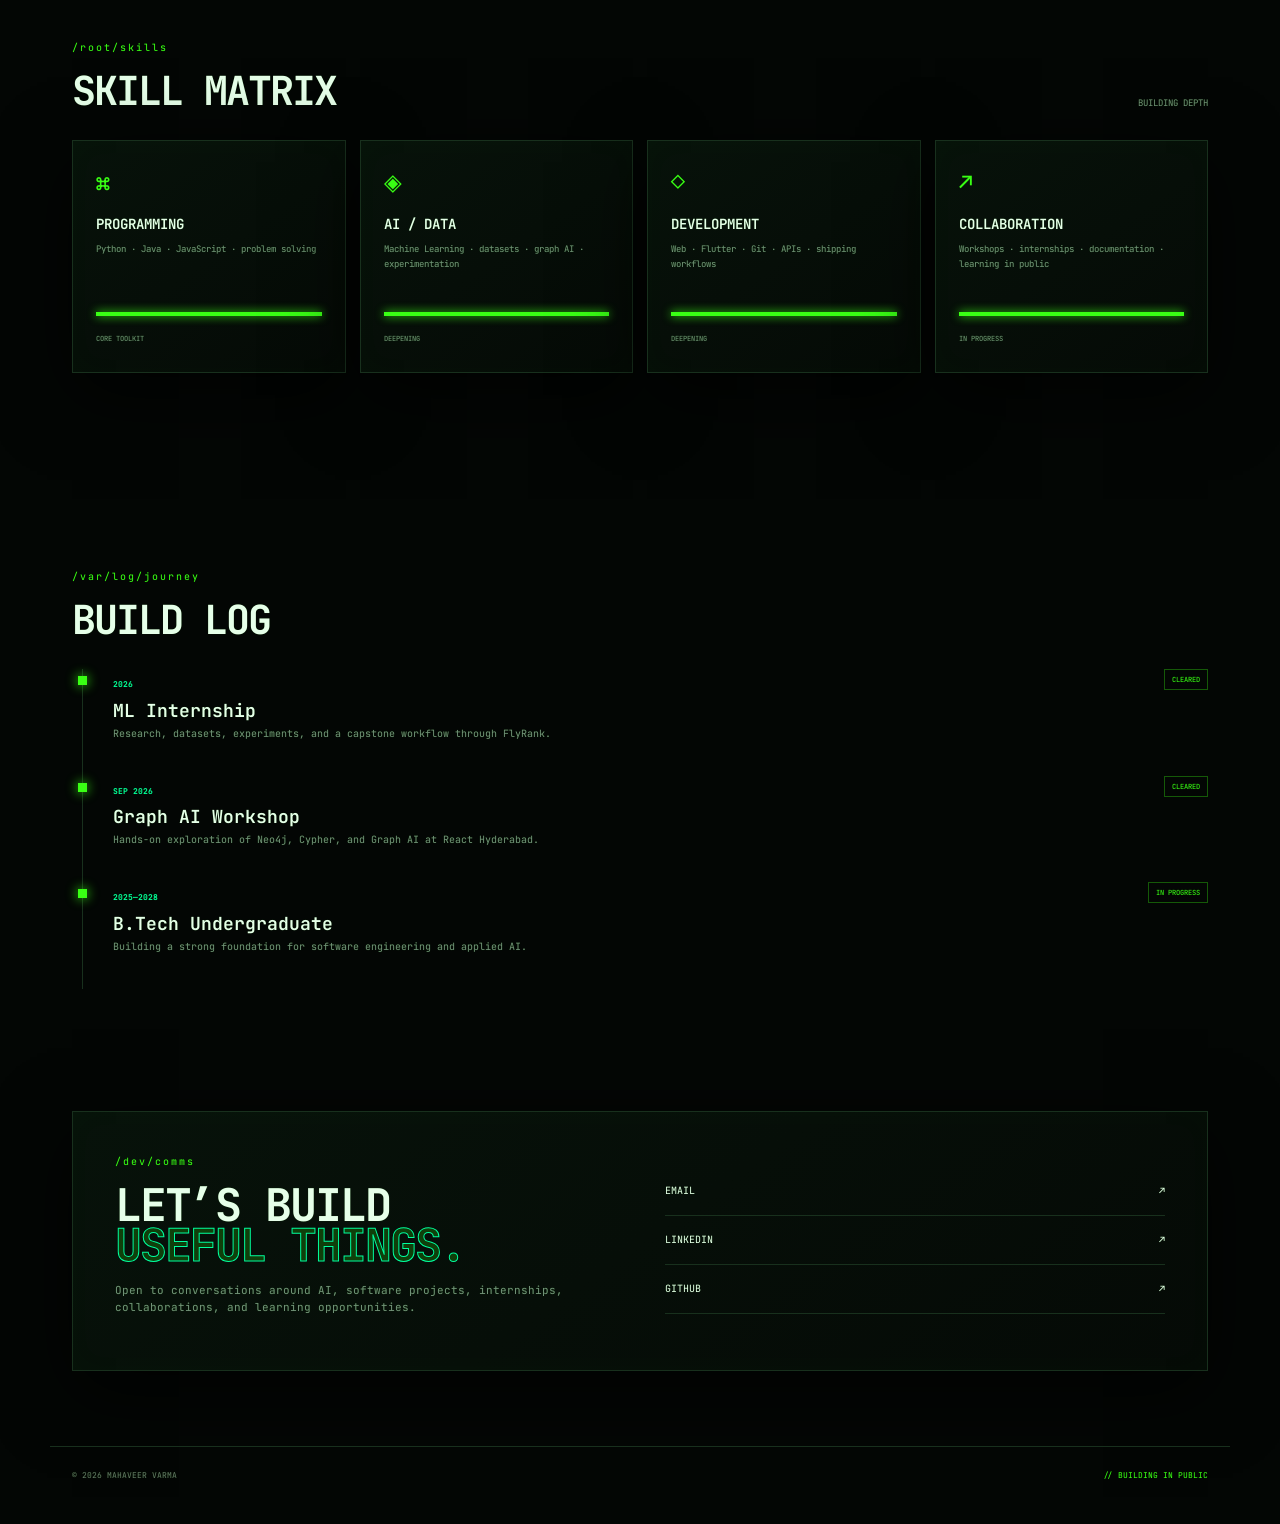
==== commit 3a6c5a02: "Enhance portfolio index.html" ====
--- a/index.html
+++ b/index.html
@@ -3,22 +3,37 @@
 <head>
   <meta charset="utf-8">
   <meta name="viewport" content="width=device-width, initial-scale=1">
-  <meta name="theme-color" content="#050807">
-  <meta name="description" content="Mahaveer Varma — AI & ML student building practical software, data and intelligent systems.">
+  <meta name="theme-color" content="#030604">
+  <meta name="description" content="Mahaveer Varma — AI & ML student building practical software, data products, and intelligent systems.">
   <meta property="og:title" content="Mahaveer Varma — AI & ML Developer">
-  <meta property="og:description" content="Portfolio of Mahaveer Varma: projects, skills, journey and ways to connect.">
+  <meta property="og:description" content="Projects, skills, journey, and ways to connect with Mahaveer Varma.">
   <meta property="og:type" content="website">
   <meta property="og:image" content="og-image.svg">
   <title>Mahaveer Varma — AI & ML Developer</title>
   <link rel="icon" href="favicon.svg" type="image/svg+xml">
+  <link rel="preconnect" href="https://fonts.googleapis.com">
+  <link rel="preconnect" href="https://fonts.gstatic.com" crossorigin>
+  <link href="https://fonts.googleapis.com/css2?family=JetBrains+Mono:wght@400;500;600;700&family=Space+Grotesk:wght@500;600;700&display=swap" rel="stylesheet">
   <link rel="stylesheet" href="styles.css">
 </head>
 <body>
+  <div class="noise" aria-hidden="true"></div>
   <div class="scanlines" aria-hidden="true"></div>
+
   <header class="topbar">
-    <a class="brand" href="#home" aria-label="Mahaveer Varma home"><span class="brand-mark">MV</span><span>MAHAVEER<span class="accent">.SYS</span></span></a>
-    <nav aria-label="Main navigation">
-      <a href="#home">HOME</a><a href="#projects">PROJECTS</a><a href="#skills">SKILLS</a><a href="#journey">JOURNEY</a><a href="#contact">CONTACT</a>
+    <a class="brand" href="#home" aria-label="Mahaveer Varma home">
+      <span class="brand-mark">MV</span>
+      <span>MAHAVEER<span class="accent">.SYS</span></span>
+    </a>
+    <button class="menu-toggle" type="button" aria-expanded="false" aria-controls="site-nav">
+      <span></span><span></span><span></span><b>MENU</b>
+    </button>
+    <nav id="site-nav" aria-label="Main navigation">
+      <a class="nav-link active" href="#home">HOME</a>
+      <a class="nav-link" href="#projects">PROJECTS</a>
+      <a class="nav-link" href="#skills">SKILLS</a>
+      <a class="nav-link" href="#journey">JOURNEY</a>
+      <a class="nav-link" href="#contact">CONTACT</a>
     </nav>
     <span class="status"><i></i> AVAILABLE</span>
   </header>
@@ -26,49 +41,99 @@
   <main>
     <section id="home" class="hero">
       <div class="hero-copy">
-        <p class="eyebrow">root@mahaverse:~$ whoami</p>
-        <p class="hero-kicker">AI &amp; ML STUDENT · SOFTWARE BUILDER</p>
-        <h1>BUILDING<br><span>INTELLIGENT</span><br>SYSTEMS.</h1>
-        <p class="lead">I’m Mahaveer Varma — an AI &amp; ML student who likes turning ideas into useful products, experiments, and clean developer experiences.</p>
-        <div class="hero-meta"><span><b>FOCUS</b> AI · ML · DATA</span><span><b>MODE</b> LEARN → BUILD → SHIP</span></div>
+        <div class="terminal-line"><span class="prompt">root@mahaverse</span>:<span class="path">~</span>$ whoami<span class="cursor">_</span></div>
+        <p class="hero-kicker">AI &amp; ML STUDENT <span>·</span> SOFTWARE BUILDER</p>
+        <h1>BUILDING<br><span>INTELLIGENT</span><br>SYSTEMS<span class="period">.</span></h1>
+        <p class="lead">I’m Mahaveer Varma — an AI &amp; ML student who turns ideas into useful products, experiments, and developer experiences.</p>
+        <div class="hero-meta">
+          <span><b>FOCUS</b> AI · ML · DATA</span>
+          <span><b>APPROACH</b> LEARN → BUILD → SHIP</span>
+        </div>
         <div class="actions">
           <a class="btn primary" href="#projects">VIEW PROJECTS <b>↓</b></a>
-          <a class="btn" href="mailto:mahaveervarma.vegiraju@gmail.com">START A CONVERSATION <b>↗</b></a>
+          <a class="btn" href="mailto:mahaveervarma.vegiraju@gmail.com">LET’S TALK <b>↗</b></a>
+        </div>
+        <div class="quick-proof" aria-label="Portfolio highlights">
+          <span><b>03</b> FEATURED BUILDS</span>
+          <span><b>04</b> CORE AREAS</span>
+          <span><b>01</b> BUILD PHILOSOPHY</span>
         </div>
       </div>
 
       <aside class="player-card panel" aria-label="Profile summary">
         <div class="card-top"><span>PROFILE // 001</span><span>ACCESS: OPEN</span></div>
-        <div class="avatar" aria-hidden="true">MV</div>
+        <div class="avatar-wrap"><div class="avatar" aria-hidden="true">MV</div><span class="avatar-ring"></span></div>
         <p class="card-label">PLAYER PROFILE</p>
         <h2>MAHAVEER VARMA</h2>
-        <p class="muted">AI &amp; ML STUDENT · BUILDER</p>
-        <div class="signal-grid"><div><small>BASE</small><strong>HYDERABAD</strong></div><div><small>STACK</small><strong>PY · JS · JAVA</strong></div></div>
+        <p class="muted center">AI &amp; ML STUDENT · BUILDER</p>
+        <div class="signal-grid">
+          <div><small>BASE</small><strong>HYDERABAD</strong></div>
+          <div><small>STACK</small><strong>PY · JS · JAVA</strong></div>
+        </div>
         <div class="xp-row"><span>BUILD ENERGY</span><span>ACTIVE</span></div>
         <div class="xp"><span></span></div>
-        <div class="stats"><div><strong>7.82</strong><small>CGPA</small></div><div><strong>03+</strong><small>YEARS</small></div><div><strong>∞</strong><small>LEARNING</small></div></div>
+        <div class="stats">
+          <div><strong>AI</strong><small>FOCUS</small></div>
+          <div><strong>03</strong><small>BUILDS</small></div>
+          <div><strong>∞</strong><small>LEARNING</small></div>
+        </div>
         <div class="class-tag">CURRENT ROLE: <b>BUILDER</b></div>
       </aside>
     </section>
 
-    <section class="ticker" aria-label="Working philosophy"><span>⌁ WORKING LOOP</span> RESEARCH • BUILD • TEST • LEARN • REPEAT <span>⚡</span></section>
+    <section class="ticker" aria-label="Working philosophy">
+      <span>⌁ WORKING LOOP</span>
+      RESEARCH <i>•</i> BUILD <i>•</i> TEST <i>•</i> LEARN <i>•</i> REPEAT
+      <span>⚡</span>
+    </section>
 
     <section id="projects" class="section">
-      <div class="section-head"><div><p class="eyebrow">/root/projects</p><h2>SELECTED BUILDS</h2></div><span class="counter">03 / FEATURED</span></div>
+      <div class="section-head">
+        <div><p class="eyebrow">/root/projects</p><h2>SELECTED BUILDS</h2></div>
+        <span class="counter">03 / FEATURED</span>
+      </div>
       <div class="quest-grid">
-        <article class="quest panel featured"><div class="quest-icon">01</div><div><span class="tag">AI / DATA</span><h3>Skill Gap Intelligence System</h3><p>Explores the gap between learner capabilities and market demand using data and machine-learning workflows.</p><div class="tags"><span>PYTHON</span><span>ML</span><span>DATA</span></div></div><span class="arrow">↗</span></article>
-        <article class="quest panel"><div class="quest-icon">02</div><div><span class="tag">MONITORING</span><h3>Dam Monitoring &amp; Alert System</h3><p>A practical monitoring concept focused on turning incoming signals into timely alerts and decisions.</p><div class="tags"><span>SOFTWARE</span><span>ALERTS</span><span>WORKFLOW</span></div></div></article>
-        <article class="quest panel"><div class="quest-icon">03</div><div><span class="tag">EXPERIMENTAL</span><h3>Build-a-Agent</h3><p>Hands-on exploration of agentic workflows, automation, and AI-powered application patterns.</p><div class="tags"><span>AI</span><span>AGENTS</span><span>AUTOMATION</span></div></div></article>
+        <article class="quest panel featured">
+          <div class="quest-index">01</div>
+          <div class="quest-body">
+            <div class="project-top"><span class="tag">AI / DATA</span><span class="project-state">◉ CONCEPT</span></div>
+            <h3>Skill Gap Intelligence System</h3>
+            <p>Explores the gap between learner capabilities and market demand using data and machine-learning workflows.</p>
+            <div class="tags"><span>PYTHON</span><span>ML</span><span>DATA</span></div>
+          </div>
+          <span class="arrow" aria-hidden="true">↗</span>
+        </article>
+        <article class="quest panel">
+          <div class="quest-index">02</div>
+          <div class="quest-body">
+            <div class="project-top"><span class="tag">MONITORING</span><span class="project-state">◉ SYSTEM</span></div>
+            <h3>Dam Monitoring &amp; Alert System</h3>
+            <p>A practical monitoring concept focused on turning incoming signals into timely alerts and decisions.</p>
+            <div class="tags"><span>SOFTWARE</span><span>ALERTS</span><span>WORKFLOW</span></div>
+          </div>
+        </article>
+        <article class="quest panel">
+          <div class="quest-index">03</div>
+          <div class="quest-body">
+            <div class="project-top"><span class="tag">EXPERIMENTAL</span><span class="project-state">◉ LAB</span></div>
+            <h3>Build-a-Agent</h3>
+            <p>Hands-on exploration of agentic workflows, automation, and AI-powered application patterns.</p>
+            <div class="tags"><span>AI</span><span>AGENTS</span><span>AUTOMATION</span></div>
+          </div>
+        </article>
       </div>
     </section>
 
     <section id="skills" class="section">
-      <div class="section-head"><div><p class="eyebrow">/root/skills</p><h2>SKILL MATRIX</h2></div><span class="counter">BUILDING DEPTH</span></div>
+      <div class="section-head">
+        <div><p class="eyebrow">/root/skills</p><h2>SKILL MATRIX</h2></div>
+        <span class="counter">BUILDING DEPTH</span>
+      </div>
       <div class="ability-grid">
-        <div class="ability panel"><span class="ability-icon">⌘</span><h3>PROGRAMMING</h3><p>Python · Java · JavaScript · problem solving</p><div class="meter"><i style="width:78%"></i></div><small>CORE TOOLKIT</small></div>
-        <div class="ability panel"><span class="ability-icon">◈</span><h3>AI / DATA</h3><p>Machine Learning · datasets · graph AI · experimentation</p><div class="meter"><i style="width:72%"></i></div><small>DEEPENING</small></div>
-        <div class="ability panel"><span class="ability-icon">◇</span><h3>DEVELOPMENT</h3><p>Web · Flutter · Git · APIs · shipping workflows</p><div class="meter"><i style="width:70%"></i></div><small>DEEPENING</small></div>
-        <div class="ability panel"><span class="ability-icon">↗</span><h3>COLLABORATION</h3><p>Workshops · internships · documentation · learning in public</p><div class="meter"><i style="width:66%"></i></div><small>IN PROGRESS</small></div>
+        <div class="ability panel"><span class="ability-icon">⌘</span><h3>PROGRAMMING</h3><p>Python · Java · JavaScript · problem solving</p><div class="meter"><i style="--level:78%"></i></div><small>CORE TOOLKIT</small></div>
+        <div class="ability panel"><span class="ability-icon">◈</span><h3>AI / DATA</h3><p>Machine Learning · datasets · graph AI · experimentation</p><div class="meter"><i style="--level:72%"></i></div><small>DEEPENING</small></div>
+        <div class="ability panel"><span class="ability-icon">◇</span><h3>DEVELOPMENT</h3><p>Web · Flutter · Git · APIs · shipping workflows</p><div class="meter"><i style="--level:70%"></i></div><small>DEEPENING</small></div>
+        <div class="ability panel"><span class="ability-icon">↗</span><h3>COLLABORATION</h3><p>Workshops · internships · documentation · learning in public</p><div class="meter"><i style="--level:66%"></i></div><small>IN PROGRESS</small></div>
       </div>
     </section>
 
@@ -82,10 +147,19 @@
     </section>
 
     <section id="contact" class="comms panel">
-      <div><p class="eyebrow">/dev/comms</p><h2>LET’S BUILD<br><span>USEFUL THINGS.</span></h2><p class="muted">Open to conversations around AI, software projects, internships, collaborations, and learning opportunities.</p></div>
-      <div class="comms-links"><a href="mailto:mahaveervarma.vegiraju@gmail.com">EMAIL <span>↗</span></a><a href="https://www.linkedin.com/in/mahaveer-varma-vegiraju-4988a936" target="_blank" rel="noreferrer">LINKEDIN <span>↗</span></a><a href="https://github.com/VegirajuMahaveerVarma" target="_blank" rel="noreferrer">GITHUB <span>↗</span></a></div>
+      <div>
+        <p class="eyebrow">/dev/comms</p>
+        <h2>LET’S BUILD<br><span>USEFUL THINGS.</span></h2>
+        <p class="muted">Open to conversations around AI, software projects, internships, collaborations, and learning opportunities.</p>
+      </div>
+      <div class="comms-links">
+        <a href="mailto:mahaveervarma.vegiraju@gmail.com"><span>EMAIL</span><span>↗</span></a>
+        <a href="https://www.linkedin.com/in/mahaveer-varma-vegiraju-4988a936" target="_blank" rel="noreferrer"><span>LINKEDIN</span><span>↗</span></a>
+        <a href="https://github.com/VegirajuMahaveerVarma" target="_blank" rel="noreferrer"><span>GITHUB</span><span>↗</span></a>
+      </div>
     </section>
   </main>
+
   <footer>© 2026 MAHAVEER VARMA <span>// BUILDING IN PUBLIC</span></footer>
   <script src="script.js"></script>
 </body>
--- a/styles.css
+++ b/styles.css
@@ -1,28 +1,31 @@
 @import url('https://fonts.googleapis.com/css2?family=JetBrains+Mono:wght@400;500;600;700&family=Space+Grotesk:wght@500;600;700&display=swap');
-:root{--bg:#030604;--panel:#07100a;--panel2:#0b170e;--text:#d9ffe0;--muted:#64806a;--line:#18301d;--lime:#39ff14;--cyan:#00ff9d;--red:#ff3131;--max:1160px}
-*{box-sizing:border-box}html{scroll-behavior:smooth}body{margin:0;background:radial-gradient(circle at 80% 0%,#071b0d 0,#030604 36%),#030604;color:var(--text);font-family:'JetBrains Mono',monospace;line-height:1.6}a{color:inherit;text-decoration:none}.scanlines{position:fixed;inset:0;pointer-events:none;z-index:10;background:repeating-linear-gradient(0deg,transparent 0,transparent 3px,rgba(255,255,255,.012) 4px)}
-.topbar{position:sticky;top:0;z-index:9;display:flex;align-items:center;gap:30px;max-width:var(--max);margin:auto;padding:18px 22px;background:rgba(7,10,15,.82);backdrop-filter:blur(18px);border-bottom:1px solid var(--line)}.brand{display:flex;align-items:center;gap:10px;font:700 14px 'JetBrains Mono';letter-spacing:1px;margin-right:auto}.brand-mark{display:grid;place-items:center;width:34px;height:34px;border:1px solid var(--lime);color:var(--lime);box-shadow:0 0 18px #b7ff3c33}.accent{color:var(--lime)}nav{display:flex;gap:24px}nav a{font-size:11px;color:var(--muted)}nav a:hover{color:var(--lime)}.status{font-size:10px;color:var(--lime)}.status i{display:inline-block;width:7px;height:7px;background:var(--lime);border-radius:50%;box-shadow:0 0 10px var(--lime);margin-right:7px}
-main{max-width:var(--max);margin:auto;padding:0 22px}.hero{min-height:680px;display:grid;grid-template-columns:1.35fr .65fr;gap:60px;align-items:center;padding:90px 0}.eyebrow{color:var(--lime);font-size:10px;letter-spacing:2px;margin:0 0 16px}.hero h1{font:700 clamp(58px,9vw,116px)/.86 'JetBrains Mono';letter-spacing:-6px;margin:0 0 28px}.hero h1 span,.comms h2 span{color:transparent;-webkit-text-stroke:1px var(--cyan)}.lead{max-width:620px;color:#9ab79f;font-size:15px}.actions{display:flex;gap:12px;margin-top:32px;flex-wrap:wrap}.btn{border:1px solid var(--line);padding:13px 18px;font-size:11px;letter-spacing:1px;background:#050a06}.btn.primary{background:var(--lime);color:#080b0f;border-color:var(--lime);font-weight:700}.btn:hover{transform:translateY(-2px)}
-.panel{background:linear-gradient(145deg,#07120a,#050a06);border:1px solid var(--line);box-shadow:0 20px 70px #0008}.player-card{padding:26px;position:relative}.card-top,.xp-row{display:flex;justify-content:space-between;font-size:10px;color:var(--muted)}.avatar{width:108px;height:108px;display:grid;place-items:center;margin:45px auto 18px;border:1px solid var(--lime);color:var(--lime);font:700 34px 'JetBrains Mono';background:#b7ff3c0d;box-shadow:inset 0 0 35px #b7ff3c14}.player-card h2{text-align:center;font:700 21px 'JetBrains Mono';margin:0}.muted{color:var(--muted);font-size:12px}.player-card>.muted{text-align:center}.xp-row{margin-top:30px}.xp{height:5px;background:#102015;margin-top:7px}.xp span{display:block;width:62%;height:100%;background:var(--lime);box-shadow:0 0 12px #b7ff3c}.stats{display:grid;grid-template-columns:repeat(3,1fr);gap:1px;background:var(--line);margin:28px 0}.stats div{background:var(--panel);padding:14px 8px;text-align:center}.stats strong{display:block;font:700 22px 'JetBrains Mono';color:var(--cyan)}.stats small{font-size:8px;color:var(--muted)}.class-tag{font-size:9px;color:var(--muted);text-align:center}.class-tag b{color:var(--lime)}
-.ticker{border-block:1px solid var(--line);padding:13px;text-align:center;font-size:10px;letter-spacing:1px;color:var(--muted)}.ticker span{color:var(--lime);margin:0 18px}.section{padding:100px 0}.section-head{display:flex;align-items:end;justify-content:space-between;margin-bottom:30px}.section h2{font:700 42px/1 'JetBrains Mono';margin:0}.counter{font-size:10px;color:var(--muted)}.quest-grid{display:grid;grid-template-columns:repeat(2,1fr);gap:14px}.quest{padding:25px;display:flex;gap:18px;position:relative}.quest.featured{grid-row:span 2}.quest-icon{min-width:48px;height:48px;border:1px solid var(--cyan);color:var(--cyan);display:grid;place-items:center;font-weight:700}.tag{font-size:9px;color:var(--lime)}.quest h3{font:600 20px 'JetBrains Mono';margin:6px 0}.quest p{font-size:11px;color:var(--muted);margin:0 0 16px}.tags{display:flex;gap:7px;flex-wrap:wrap}.tags span{font-size:8px;border:1px solid var(--line);padding:4px 7px;color:#9ba8b5}.arrow{position:absolute;right:20px;top:18px;color:var(--cyan)}
-.ability-grid{display:grid;grid-template-columns:repeat(4,1fr);gap:14px}.ability{padding:24px}.ability-icon{font-size:25px;color:var(--lime)}.ability h3{font:600 15px 'JetBrains Mono';margin:16px 0 5px}.ability p{font-size:10px;color:var(--muted);min-height:48px}.meter{height:4px;background:#102015;margin:18px 0 7px}.meter i{display:block;height:100%;background:var(--cyan)}.ability small{font-size:8px;color:var(--muted)}.locked{opacity:.62}
-.timeline{border-left:1px solid var(--line);margin-left:10px}.checkpoint{position:relative;display:grid;grid-template-columns:1fr auto;gap:20px;padding:0 0 35px 30px}.dot{position:absolute;left:-5px;top:6px;width:9px;height:9px;background:var(--lime);box-shadow:0 0 12px var(--lime)}.checkpoint b{font-size:9px;color:var(--cyan)}.checkpoint h3{font:600 19px 'JetBrains Mono';margin:4px 0}.checkpoint p{margin:0;color:var(--muted);font-size:11px}.done{font-size:8px;color:var(--lime);border:1px solid #b7ff3c55;padding:4px 7px;height:max-content}
-.comms{margin:30px 0 80px;padding:45px;display:grid;grid-template-columns:1fr 1fr;gap:50px}.comms h2{font:700 52px/.9 'JetBrains Mono';margin:0}.comms-links{display:grid}.comms-links a{display:flex;justify-content:space-between;padding:16px 0;border-bottom:1px solid var(--line);font-size:11px}.comms-links a:hover{color:var(--lime)}footer{border-top:1px solid var(--line);max-width:var(--max);margin:auto;padding:24px 22px 45px;color:#596572;font-size:9px}footer span{float:right;color:var(--lime)}
-@media(max-width:800px){.topbar{padding:14px 16px}nav{display:none}.status{margin-left:auto}.hero{grid-template-columns:1fr;padding:70px 0}.hero h1{letter-spacing:-3px}.player-card{max-width:500px}.quest-grid,.ability-grid,.comms{grid-template-columns:1fr}.quest.featured{grid-row:auto}.comms{padding:28px;gap:30px}.section{padding:70px 0}.section h2{font-size:34px}.checkpoint{grid-template-columns:1fr}.done{width:max-content}.comms h2{font-size:43px}footer span{float:none;display:block;margin-top:8px}}
-@media(prefers-reduced-motion:no-preference){.panel{transition:transform .2s ease,border-color .2s ease}.panel:hover{transform:translateY(-3px);border-color:#3b4b5b}.btn{transition:transform .2s ease}}
 
-/* GAME MOTION SYSTEM */
-@keyframes boot{from{opacity:0;transform:translateY(18px);filter:blur(8px)}to{opacity:1;transform:none;filter:none}}
-@keyframes flicker{0%,18%,20%,22%,62%,64%,100%{opacity:1}19%,21%,63%{opacity:.55}}
-@keyframes pulse{0%,100%{box-shadow:0 0 8px #b7ff3c55}50%{box-shadow:0 0 24px #b7ff3caa}}
-@keyframes float{0%,100%{transform:translateY(0)}50%{transform:translateY(-9px)}}
-@keyframes scan{from{transform:translateY(-100%)}to{transform:translateY(100vh)}}
-@keyframes fillXP{from{width:0}to{width:62%}}
-@keyframes fillMeter{from{width:0}}
-@keyframes blink{50%{opacity:.25}}
-.hero-copy>*{animation:boot .8s both}.hero-copy .eyebrow{animation-delay:.05s}.hero-copy h1{animation-delay:.15s}.hero-copy .lead{animation-delay:.28s}.hero-copy .actions{animation-delay:.4s}.player-card{animation:boot .9s .18s both, float 5s 1.2s ease-in-out infinite}.brand-mark{animation:pulse 2.4s infinite}.status i{animation:blink 1.2s steps(2) infinite}.xp span{animation:fillXP 1.4s .8s cubic-bezier(.2,.8,.2,1) both}.meter i{animation:fillMeter 1.2s .5s ease-out both}.scanlines:after{content:'';position:absolute;left:0;right:0;height:2px;background:#45e6ff18;box-shadow:0 0 12px #45e6ff22;animation:scan 7s linear infinite}.section,.ticker,.comms{opacity:0;transform:translateY(24px);transition:opacity .7s ease,transform .7s ease}.section.revealed,.ticker.revealed,.comms.revealed{opacity:1;transform:none}.quest-icon{transition:transform .25s ease,box-shadow .25s ease}.quest:hover .quest-icon{transform:rotate(8deg) scale(1.08);box-shadow:0 0 18px #45e6ff55}.quest .arrow{transition:transform .25s ease}.quest:hover .arrow{transform:translate(4px,-4px)}.ability-icon{transition:transform .3s ease}.ability:hover .ability-icon{transform:scale(1.2) rotate(-8deg)}
-@media(prefers-reduced-motion:reduce){*,*:before,*:after{animation:none!important;transition:none!important}.section,.ticker,.comms{opacity:1;transform:none}}
+:root{--bg:#030604;--panel:#07100a;--text:#e6ffe9;--muted:#729179;--line:#18301d;--lime:#39ff14;--cyan:#00ff9d;--max:1180px}
+*{box-sizing:border-box}html{scroll-behavior:smooth}body{margin:0;background:radial-gradient(circle at 50% -10%,#0c3217 0,#030604 40%),#030604;color:var(--text);font-family:'JetBrains Mono',monospace;line-height:1.6;text-shadow:0 0 1px #39ff1433}a{color:inherit;text-decoration:none}
+main{max-width:var(--max);margin:auto;padding:0 22px}
+.topbar{position:sticky;top:0;z-index:9;display:flex;align-items:center;gap:26px;max-width:var(--max);margin:auto;padding:16px 22px;background:rgba(3,8,4,.88);backdrop-filter:blur(18px);border-bottom:1px solid var(--line)}
+.brand{display:flex;align-items:center;gap:10px;font-weight:700;font-size:14px;letter-spacing:1px;margin-right:auto}.brand-mark{display:grid;place-items:center;width:34px;height:34px;border:1px solid var(--lime);color:var(--lime);box-shadow:0 0 18px #39ff1450}.accent{color:var(--lime)}
+nav{display:flex;gap:20px}nav a{font-size:10px;color:var(--muted);transition:.2s}nav a:hover{color:var(--lime);text-shadow:0 0 10px #39ff1499}.status{font-size:10px;color:var(--lime);white-space:nowrap}.status i{display:inline-block;width:7px;height:7px;background:var(--lime);border-radius:50%;box-shadow:0 0 10px var(--lime);margin-right:7px}
 
-/* CYBER TERMINAL OVERRIDE */
-body{background:radial-gradient(circle at 50% -10%,#0b3516 0,#030604 42%),#030604;text-shadow:0 0 1px #39ff1433}.scanlines{opacity:.55;background:repeating-linear-gradient(0deg,transparent 0,transparent 2px,#39ff1408 3px)}.scanlines:before{content:'01001001 01001110 01010000 01010101 01010100';position:absolute;inset:0;color:#39ff1408;font:10px/18px 'JetBrains Mono';word-break:break-all;overflow:hidden}.brand-mark{border-color:var(--lime);box-shadow:0 0 18px #39ff1455}.topbar{border-color:#18301d;background:rgba(2,7,3,.88)}nav a:hover,.comms-links a:hover{color:var(--lime);text-shadow:0 0 10px #39ff1499}.hero h1 span,.comms h2 span{-webkit-text-stroke:1px var(--cyan)}.terminal-line{display:block;color:var(--lime);font-size:11px;margin-top:10px}.panel{border-color:#18301d;box-shadow:0 20px 70px #000, inset 0 0 30px #39ff1405}.panel:hover{border-color:#39ff1466;box-shadow:0 0 28px #39ff1418,inset 0 0 25px #39ff1407}.ticker{color:#6c9672;border-color:#18301d}.ticker span{color:var(--lime)}.quest-icon{border-color:var(--cyan);color:var(--cyan);box-shadow:inset 0 0 14px #00ff9d0b}.ability-icon{color:var(--lime)}.meter i{background:var(--lime);box-shadow:0 0 10px #39ff14}.dot{background:var(--lime);box-shadow:0 0 12px var(--lime)}.done{color:var(--lime);border-color:#39ff1455}.btn.primary{background:var(--lime);box-shadow:0 0 20px #39ff1433}.btn.primary:hover{box-shadow:0 0 30px #39ff1466}.comms{border-color:#18301d}footer{border-color:#18301d}.status i{background:var(--lime);box-shadow:0 0 12px var(--lime)}
-@keyframes terminalFlicker{0%,96%,100%{opacity:1}97%{opacity:.75}98%{opacity:.95}}body{animation:terminalFlicker 5s infinite}
+.hero{min-height:700px;display:grid;grid-template-columns:1.3fr .7fr;gap:70px;align-items:center;padding:92px 0}.eyebrow{color:var(--lime);font-size:10px;letter-spacing:2px;margin:0 0 15px}.hero-kicker{margin:0 0 16px;color:var(--cyan);font-size:10px;letter-spacing:2px}.hero h1{font:700 clamp(60px,9vw,112px)/.84 'JetBrains Mono';letter-spacing:-6px;margin:0 0 28px}.hero h1 span,.comms h2 span{color:transparent;-webkit-text-stroke:1px var(--cyan)}
+.lead{max-width:680px;color:#a6baa9;font-size:14px}.hero-meta{display:flex;flex-wrap:wrap;gap:12px 28px;margin-top:24px;color:var(--muted);font-size:10px}.hero-meta b{color:var(--text);font-weight:600}.actions{display:flex;gap:10px;margin-top:32px;flex-wrap:wrap}
+.btn{border:1px solid var(--line);padding:13px 17px;font-size:10px;letter-spacing:1px;background:#050a06;transition:.2s}.btn b{margin-left:8px}.btn.primary{background:var(--lime);color:#050805;border-color:var(--lime);font-weight:700;box-shadow:0 0 18px #39ff1433}.btn:hover{transform:translateY(-2px);border-color:#39ff1466;box-shadow:0 0 25px #39ff1418}
+.panel{background:linear-gradient(145deg,#07120a,#050a06);border:1px solid var(--line);box-shadow:0 22px 70px #000b,inset 0 0 30px #39ff1405}.panel:hover{border-color:#39ff1466;box-shadow:0 0 28px #39ff1418,inset 0 0 25px #39ff1407}
+.player-card{padding:26px;position:relative}.card-top,.xp-row{display:flex;justify-content:space-between;font-size:9px;color:var(--muted)}.avatar{width:118px;height:118px;display:grid;place-items:center;margin:40px auto 18px;border:1px solid var(--lime);color:var(--lime);font:700 34px 'JetBrains Mono';background:#39ff140b;box-shadow:inset 0 0 35px #39ff1415}.card-label{text-align:center;color:var(--lime);font-size:9px;letter-spacing:2px;margin:0 0 3px}.player-card h2{text-align:center;font:700 20px 'JetBrains Mono';margin:0}.muted{color:var(--muted);font-size:11px}.player-card>.muted{text-align:center}
+.signal-grid{display:grid;grid-template-columns:1fr 1fr;gap:1px;background:var(--line);margin-top:24px}.signal-grid div{background:var(--panel);padding:11px}.signal-grid small{display:block;color:var(--muted);font-size:7px;margin-bottom:2px}.signal-grid strong{display:block;color:var(--cyan);font-size:9px}
+.xp-row{margin-top:22px}.xp{height:5px;background:#102015;margin-top:7px}.xp span{display:block;width:80%;height:100%;background:var(--lime);box-shadow:0 0 12px #39ff14;animation:fillXP 1.2s ease-out both}
+.stats{display:grid;grid-template-columns:repeat(3,1fr);gap:1px;background:var(--line);margin:23px 0}.stats div{background:var(--panel);padding:13px 7px;text-align:center}.stats strong{display:block;font:700 20px 'JetBrains Mono';color:var(--cyan)}.stats small{font-size:7px;color:var(--muted)}.class-tag{font-size:8px;color:var(--muted);text-align:center}.class-tag b{color:var(--lime)}
+.ticker{border-block:1px solid var(--line);padding:13px;text-align:center;font-size:9px;letter-spacing:1px;color:var(--muted)}.ticker span{color:var(--lime);margin:0 15px}
+.section{padding:98px 0}.section-head{display:flex;align-items:end;justify-content:space-between;margin-bottom:29px}.section h2{font:700 40px/1 'JetBrains Mono';margin:0;letter-spacing:-2px}.counter{font-size:9px;color:var(--muted)}
+.quest-grid{display:grid;grid-template-columns:repeat(2,1fr);gap:14px}.quest{padding:25px;display:flex;gap:17px;position:relative}.quest.featured{grid-row:span 2}.quest-icon{min-width:48px;height:48px;border:1px solid var(--cyan);color:var(--cyan);display:grid;place-items:center;font-weight:700;box-shadow:inset 0 0 14px #00ff9d0b}.tag{font-size:8px;color:var(--lime);letter-spacing:1px}.quest h3{font:600 18px 'JetBrains Mono';margin:6px 0}.quest p{font-size:10px;color:var(--muted);margin:0 0 16px}.tags{display:flex;gap:6px;flex-wrap:wrap}.tags span{font-size:7px;border:1px solid var(--line);padding:4px 7px;color:#b7c4ba}.arrow{position:absolute;right:20px;top:18px;color:var(--cyan);transition:.25s}.quest:hover .arrow{transform:translate(4px,-4px)}.quest:hover .quest-icon{transform:rotate(6deg) scale(1.06);box-shadow:0 0 18px #00ff9d35}
+.ability-grid{display:grid;grid-template-columns:repeat(4,1fr);gap:14px}.ability{padding:23px}.ability-icon{font-size:23px;color:var(--lime);transition:.25s}.ability:hover .ability-icon{transform:scale(1.15) rotate(-7deg)}.ability h3{font:600 14px 'JetBrains Mono';margin:15px 0 5px}.ability p{font-size:9px;color:var(--muted);min-height:53px}.meter{height:4px;background:#102015;margin:17px 0 7px}.meter i{display:block;height:100%;background:var(--lime);box-shadow:0 0 10px #39ff14;animation:fillMeter 1.1s ease-out both}.ability small{font-size:7px;color:var(--muted)}
+.timeline{border-left:1px solid var(--line);margin-left:10px}.checkpoint{position:relative;display:grid;grid-template-columns:1fr auto;gap:20px;padding:0 0 34px 30px}.dot{position:absolute;left:-5px;top:7px;width:9px;height:9px;background:var(--lime);box-shadow:0 0 12px var(--lime)}.checkpoint b{font-size:8px;color:var(--cyan)}.checkpoint h3{font:600 18px 'JetBrains Mono';margin:4px 0}.checkpoint p{margin:0;color:var(--muted);font-size:10px}.done{font-size:7px;color:var(--lime);border:1px solid #39ff1455;padding:4px 7px;height:max-content}
+.comms{margin:24px 0 75px;padding:42px;display:grid;grid-template-columns:1fr 1fr;gap:50px}.comms h2{font:700 45px/.9 'JetBrains Mono';margin:0 0 16px;letter-spacing:-2px}.comms-links{display:grid;align-content:center}.comms-links a{display:flex;justify-content:space-between;padding:16px 0;border-bottom:1px solid var(--line);font-size:10px;transition:.2s}.comms-links a:hover{color:var(--lime);padding-left:6px}
+footer{border-top:1px solid var(--line);max-width:var(--max);margin:auto;padding:22px 22px 42px;color:#647467;font-size:8px}footer span{float:right;color:var(--lime)}
+.scanlines{position:fixed;inset:0;pointer-events:none;z-index:10;opacity:.42;background:repeating-linear-gradient(0deg,transparent 0,transparent 2px,#39ff1408 3px)}.scanlines:before{content:'01001001 01001110 01010000 01010101 01010100';position:absolute;inset:0;color:#39ff1408;font:10px/18px 'JetBrains Mono';word-break:break-all;overflow:hidden}.scanlines:after{content:'';position:absolute;left:0;right:0;height:2px;background:#45e6ff18;box-shadow:0 0 12px #45e6ff22;animation:scan 7s linear infinite}
+@keyframes fillXP{from{width:0}to{width:80%}}@keyframes fillMeter{from{width:0}}@keyframes scan{from{transform:translateY(-100%)}to{transform:translateY(100vh)}}@keyframes boot{from{opacity:0;transform:translateY(18px)}to{opacity:1;transform:none}}@keyframes pulse{0%,100%{box-shadow:0 0 8px #39ff1455}50%{box-shadow:0 0 24px #39ff14aa}}@keyframes blink{50%{opacity:.25}}
+.hero-copy>*{animation:boot .7s both}.hero-copy .hero-kicker{animation-delay:.04s}.hero-copy h1{animation-delay:.12s}.hero-copy .lead{animation-delay:.22s}.hero-copy .hero-meta{animation-delay:.3s}.hero-copy .actions{animation-delay:.38s}.player-card{animation:boot .8s .18s both,pulse 2.8s 1s infinite}.brand-mark{animation:pulse 2.5s infinite}.status i{animation:blink 1.2s steps(2) infinite}
+.section,.ticker,.comms{opacity:0;transform:translateY(20px);transition:opacity .7s ease,transform .7s ease}.section.revealed,.ticker.revealed,.comms.revealed{opacity:1;transform:none}
+@media(max-width:900px){.topbar{padding:14px 16px}nav{display:none}.status{margin-left:auto}.hero{grid-template-columns:1fr;padding:75px 0;gap:45px}.quest-grid{grid-template-columns:1fr}.quest.featured{grid-row:auto}.ability-grid{grid-template-columns:repeat(2,1fr)}.comms{grid-template-columns:1fr}}
+@media(max-width:600px){main{padding:0 16px}.hero h1{letter-spacing:-4px;font-size:clamp(50px,15vw,78px)}.hero{min-height:auto;padding:58px 0}.ability-grid{grid-template-columns:1fr}.section{padding:70px 0}.section h2{font-size:31px}.checkpoint{grid-template-columns:1fr}.done{width:max-content}.comms{padding:28px;margin-bottom:55px}.comms h2{font-size:38px}footer{padding-inline:16px}footer span{float:none;display:block;margin-top:7px}}
+@media(prefers-reduced-motion:reduce){*,*:before,*:after{animation:none!important;transition:none!important}.section,.ticker,.comms{opacity:1;transform:none}}
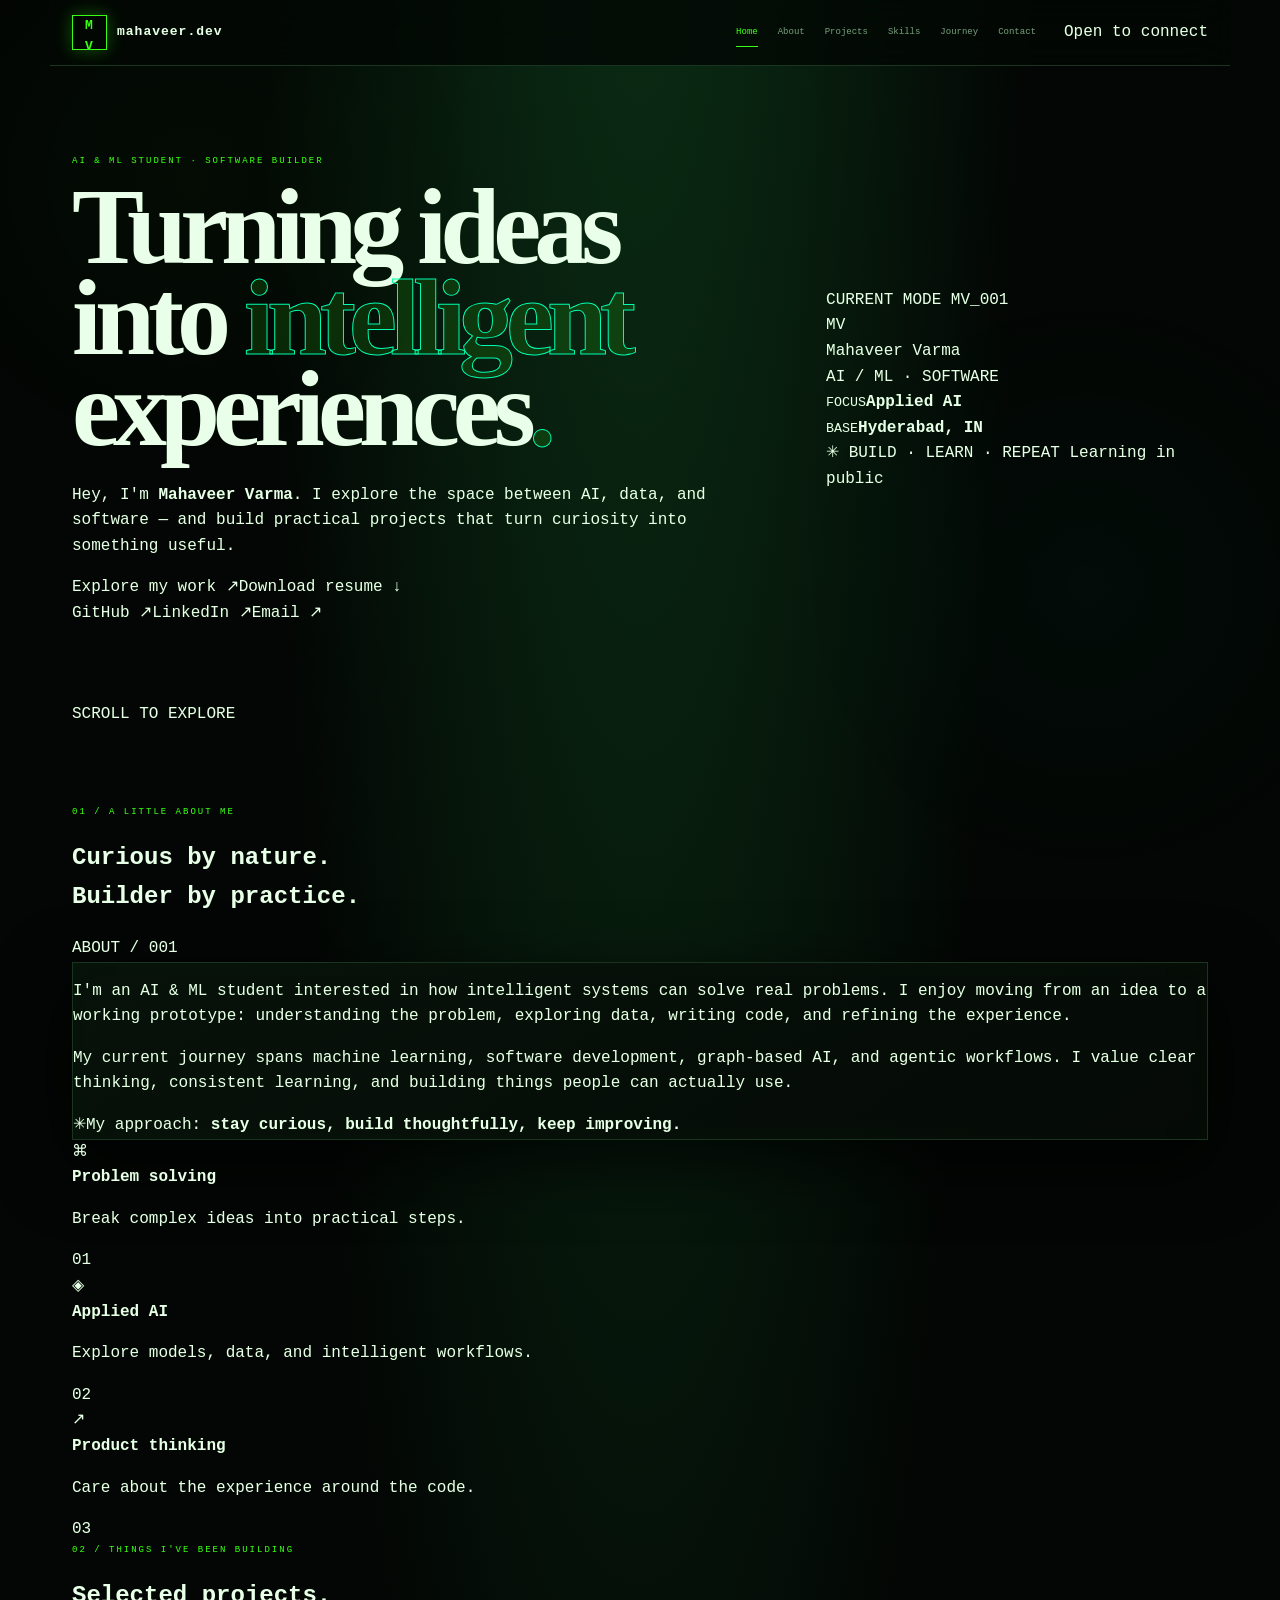
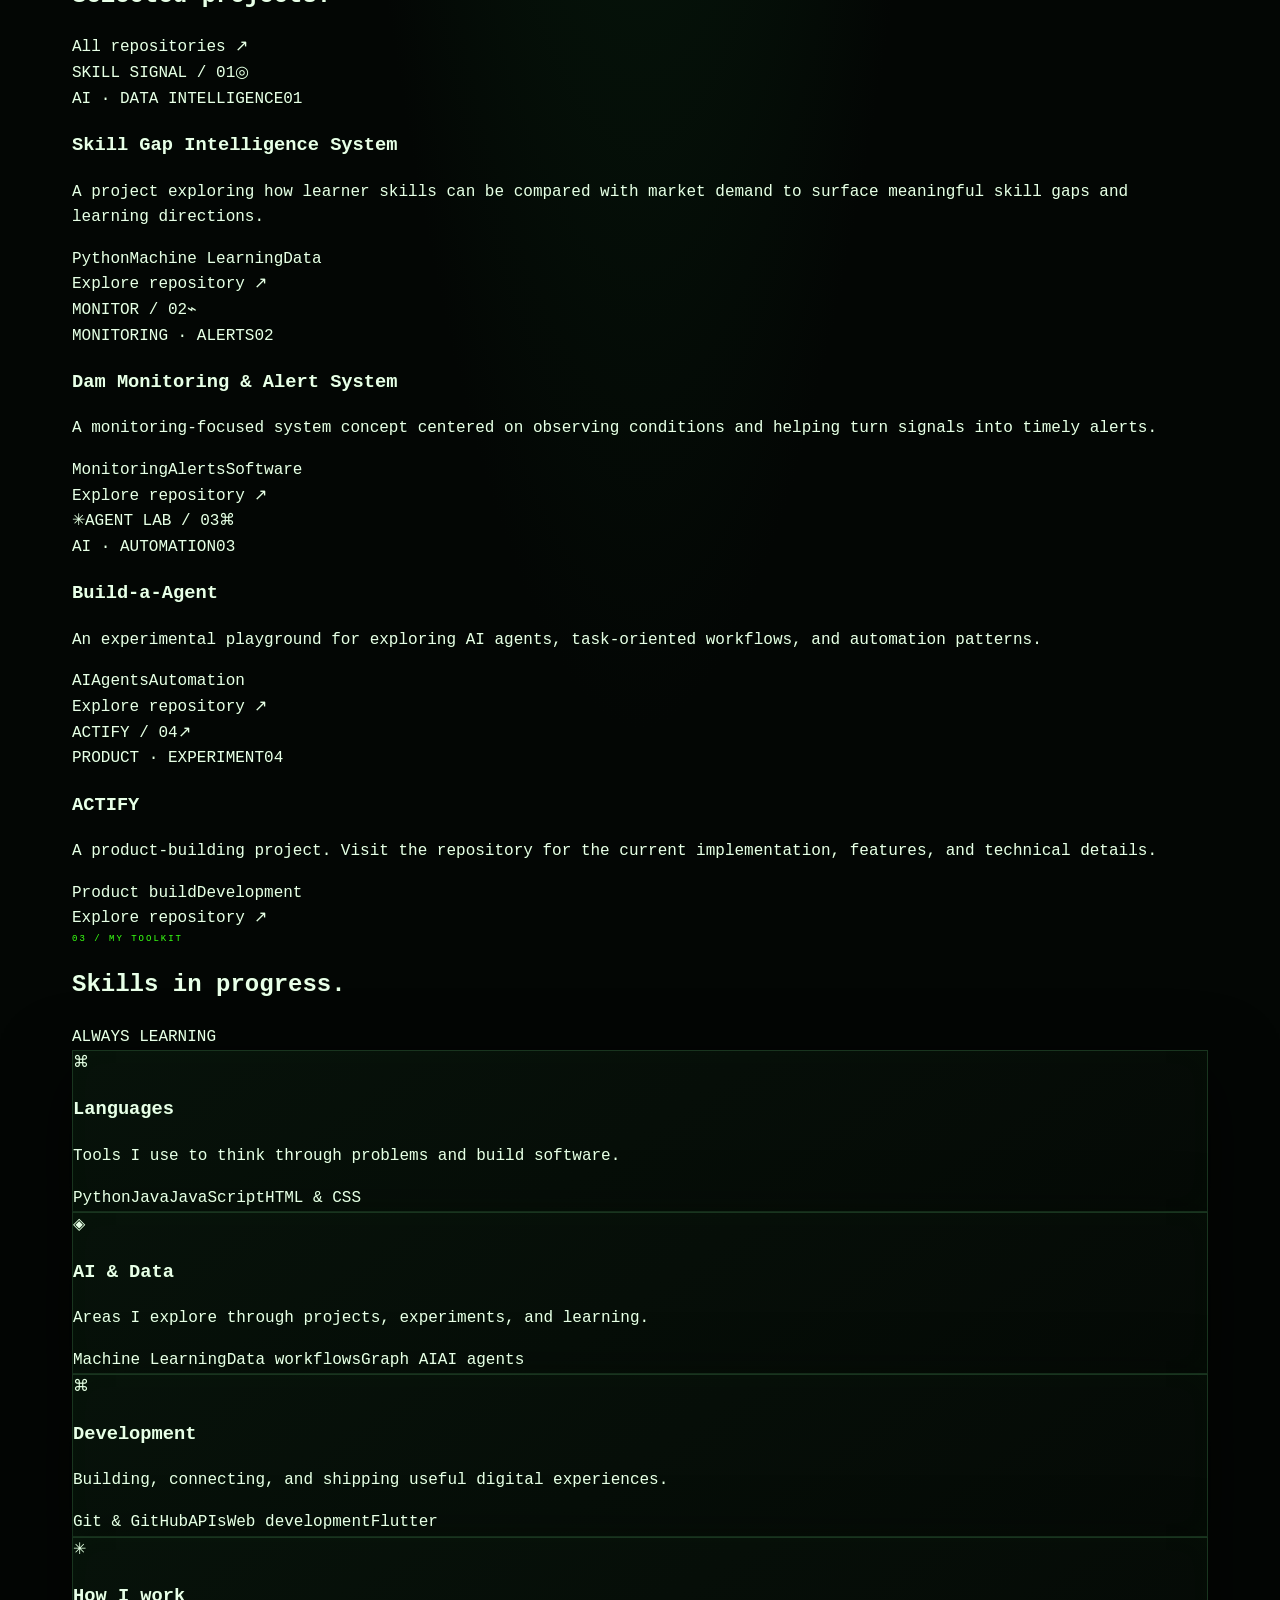
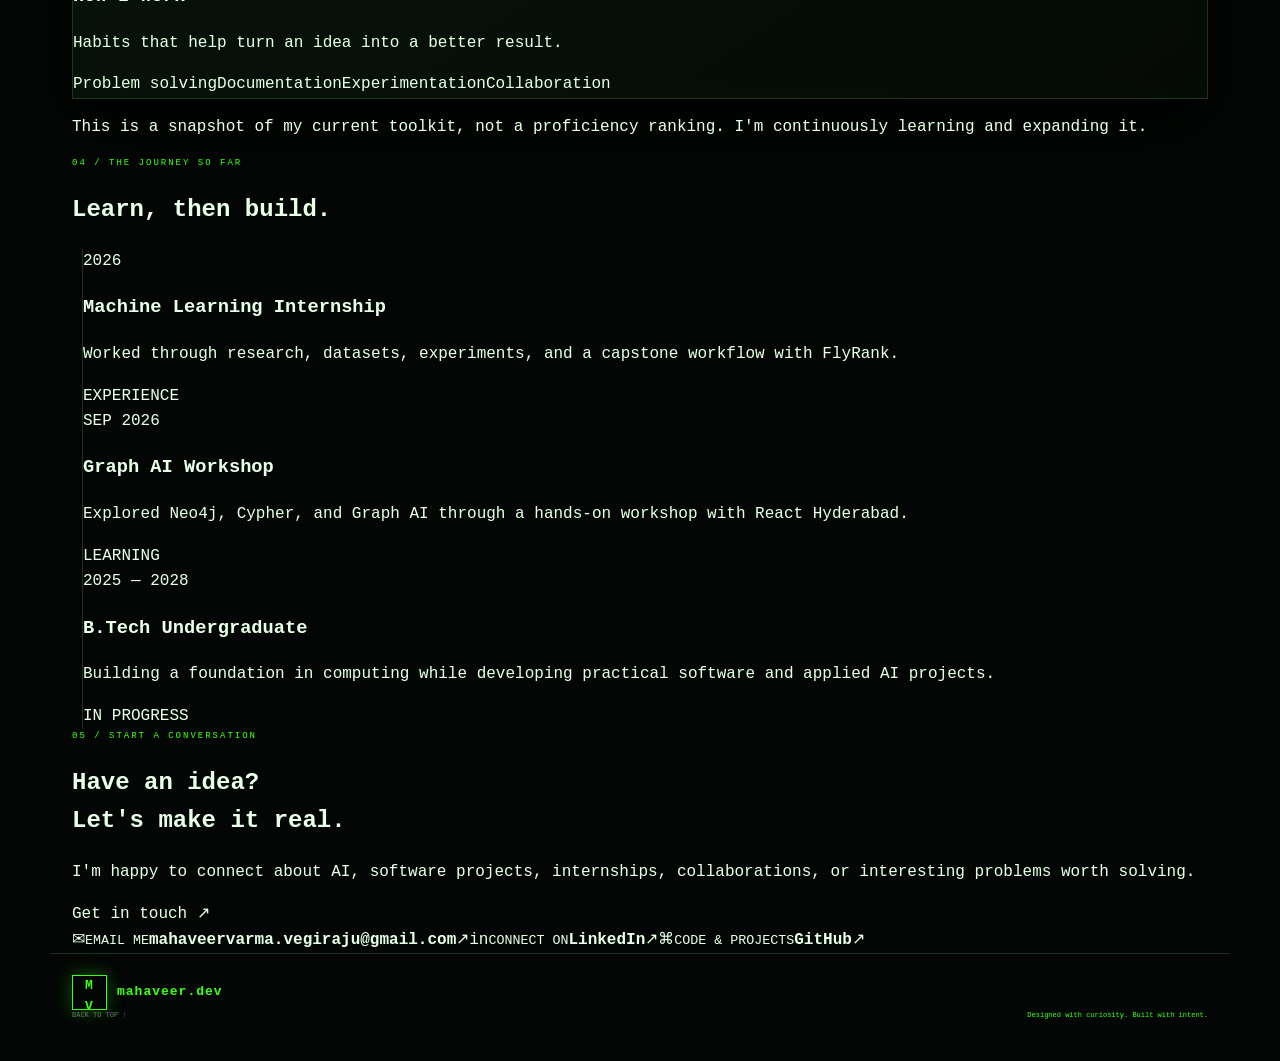
==== commit c1eead8f: "Redesign portfolio layout and content" ====
--- a/index.html
+++ b/index.html
@@ -3,164 +3,68 @@
 <head>
   <meta charset="utf-8">
   <meta name="viewport" content="width=device-width, initial-scale=1">
-  <meta name="theme-color" content="#030604">
-  <meta name="description" content="Mahaveer Varma — AI & ML student building practical software, data products, and intelligent systems.">
+  <meta name="theme-color" content="#070b12">
+  <meta name="description" content="Mahaveer Varma — AI & ML student building useful software, data products, and intelligent systems.">
   <meta property="og:title" content="Mahaveer Varma — AI & ML Developer">
-  <meta property="og:description" content="Projects, skills, journey, and ways to connect with Mahaveer Varma.">
+  <meta property="og:description" content="Explore Mahaveer's projects, skills, journey, and contact links.">
   <meta property="og:type" content="website">
   <meta property="og:image" content="og-image.svg">
   <title>Mahaveer Varma — AI & ML Developer</title>
   <link rel="icon" href="favicon.svg" type="image/svg+xml">
   <link rel="preconnect" href="https://fonts.googleapis.com">
   <link rel="preconnect" href="https://fonts.gstatic.com" crossorigin>
-  <link href="https://fonts.googleapis.com/css2?family=JetBrains+Mono:wght@400;500;600;700&family=Space+Grotesk:wght@500;600;700&display=swap" rel="stylesheet">
+  <link href="https://fonts.googleapis.com/css2?family=DM+Mono:wght@400;500&family=Space+Grotesk:wght@400;500;600;700&display=swap" rel="stylesheet">
   <link rel="stylesheet" href="styles.css">
 </head>
 <body>
-  <div class="noise" aria-hidden="true"></div>
-  <div class="scanlines" aria-hidden="true"></div>
-
+  <div class="ambient ambient-one" aria-hidden="true"></div><div class="ambient ambient-two" aria-hidden="true"></div>
   <header class="topbar">
-    <a class="brand" href="#home" aria-label="Mahaveer Varma home">
-      <span class="brand-mark">MV</span>
-      <span>MAHAVEER<span class="accent">.SYS</span></span>
-    </a>
-    <button class="menu-toggle" type="button" aria-expanded="false" aria-controls="site-nav">
-      <span></span><span></span><span></span><b>MENU</b>
-    </button>
-    <nav id="site-nav" aria-label="Main navigation">
-      <a class="nav-link active" href="#home">HOME</a>
-      <a class="nav-link" href="#projects">PROJECTS</a>
-      <a class="nav-link" href="#skills">SKILLS</a>
-      <a class="nav-link" href="#journey">JOURNEY</a>
-      <a class="nav-link" href="#contact">CONTACT</a>
-    </nav>
-    <span class="status"><i></i> AVAILABLE</span>
+    <a class="brand" href="#home" aria-label="Mahaveer Varma home"><span class="brand-mark">M<span>V</span></span><span>mahaveer<span class="brand-dot">.dev</span></span></a>
+    <button class="menu-toggle" type="button" aria-expanded="false" aria-controls="site-nav" aria-label="Toggle navigation"><span></span><span></span><span></span></button>
+    <nav id="site-nav" aria-label="Main navigation"><a class="nav-link active" href="#home">Home</a><a class="nav-link" href="#about">About</a><a class="nav-link" href="#projects">Projects</a><a class="nav-link" href="#skills">Skills</a><a class="nav-link" href="#journey">Journey</a><a class="nav-link" href="#contact">Contact</a></nav>
+    <a class="availability" href="mailto:mahaveervarma.vegiraju@gmail.com"><span></span> Open to connect</a>
   </header>
-
   <main>
-    <section id="home" class="hero">
-      <div class="hero-copy">
-        <div class="terminal-line"><span class="prompt">root@mahaverse</span>:<span class="path">~</span>$ whoami<span class="cursor">_</span></div>
-        <p class="hero-kicker">AI &amp; ML STUDENT <span>·</span> SOFTWARE BUILDER</p>
-        <h1>BUILDING<br><span>INTELLIGENT</span><br>SYSTEMS<span class="period">.</span></h1>
-        <p class="lead">I’m Mahaveer Varma — an AI &amp; ML student who turns ideas into useful products, experiments, and developer experiences.</p>
-        <div class="hero-meta">
-          <span><b>FOCUS</b> AI · ML · DATA</span>
-          <span><b>APPROACH</b> LEARN → BUILD → SHIP</span>
-        </div>
-        <div class="actions">
-          <a class="btn primary" href="#projects">VIEW PROJECTS <b>↓</b></a>
-          <a class="btn" href="mailto:mahaveervarma.vegiraju@gmail.com">LET’S TALK <b>↗</b></a>
-        </div>
-        <div class="quick-proof" aria-label="Portfolio highlights">
-          <span><b>03</b> FEATURED BUILDS</span>
-          <span><b>04</b> CORE AREAS</span>
-          <span><b>01</b> BUILD PHILOSOPHY</span>
-        </div>
+    <section id="home" class="hero section-shell">
+      <div class="hero-copy reveal">
+        <div class="eyebrow"><span class="eyebrow-line"></span> AI &amp; ML STUDENT · SOFTWARE BUILDER</div>
+        <h1>Turning ideas<br>into <span class="gradient-text">intelligent</span><br>experiences<span class="accent">.</span></h1>
+        <p class="hero-lead">Hey, I'm <strong>Mahaveer Varma</strong>. I explore the space between AI, data, and software — and build practical projects that turn curiosity into something useful.</p>
+        <div class="hero-actions"><a class="button button-primary" href="#projects">Explore my work <span>↗</span></a><a class="button button-quiet" href="resume.md" download>Download resume <span>↓</span></a></div>
+        <div class="social-row"><a href="https://github.com/VegirajuMahaveerVarma" target="_blank" rel="noreferrer">GitHub <span>↗</span></a><a href="https://www.linkedin.com/in/mahaveer-varma-vegiraju-4988a936" target="_blank" rel="noreferrer">LinkedIn <span>↗</span></a><a href="mailto:mahaveervarma.vegiraju@gmail.com">Email <span>↗</span></a></div>
       </div>
-
-      <aside class="player-card panel" aria-label="Profile summary">
-        <div class="card-top"><span>PROFILE // 001</span><span>ACCESS: OPEN</span></div>
-        <div class="avatar-wrap"><div class="avatar" aria-hidden="true">MV</div><span class="avatar-ring"></span></div>
-        <p class="card-label">PLAYER PROFILE</p>
-        <h2>MAHAVEER VARMA</h2>
-        <p class="muted center">AI &amp; ML STUDENT · BUILDER</p>
-        <div class="signal-grid">
-          <div><small>BASE</small><strong>HYDERABAD</strong></div>
-          <div><small>STACK</small><strong>PY · JS · JAVA</strong></div>
-        </div>
-        <div class="xp-row"><span>BUILD ENERGY</span><span>ACTIVE</span></div>
-        <div class="xp"><span></span></div>
-        <div class="stats">
-          <div><strong>AI</strong><small>FOCUS</small></div>
-          <div><strong>03</strong><small>BUILDS</small></div>
-          <div><strong>∞</strong><small>LEARNING</small></div>
-        </div>
-        <div class="class-tag">CURRENT ROLE: <b>BUILDER</b></div>
+      <aside class="hero-visual reveal" aria-label="Profile summary">
+        <div class="orbit orbit-a"></div><div class="orbit orbit-b"></div><div class="orbit orbit-c"></div>
+        <div class="core-card"><div class="core-top"><span class="live-dot"></span> CURRENT MODE <span class="core-code">MV_001</span></div><div class="monogram">M<span>V</span></div><div class="core-name">Mahaveer Varma</div><div class="core-role">AI / ML · SOFTWARE</div><div class="core-divider"></div><div class="core-stats"><div><small>FOCUS</small><b>Applied AI</b></div><div><small>BASE</small><b>Hyderabad, IN</b></div></div></div>
+        <span class="float-chip chip-top">✳ BUILD · LEARN · REPEAT</span><span class="float-chip chip-bottom"><span class="live-dot"></span> Learning in public</span>
       </aside>
+      <a class="scroll-cue" href="#about"><span></span> SCROLL TO EXPLORE</a>
     </section>
-
-    <section class="ticker" aria-label="Working philosophy">
-      <span>⌁ WORKING LOOP</span>
-      RESEARCH <i>•</i> BUILD <i>•</i> TEST <i>•</i> LEARN <i>•</i> REPEAT
-      <span>⚡</span>
+    <section id="about" class="section-shell section-block">
+      <div class="section-heading reveal"><div><p class="eyebrow">01 / A LITTLE ABOUT ME</p><h2>Curious by nature.<br><span class="muted-heading">Builder by practice.</span></h2></div><span class="section-index">ABOUT / 001</span></div>
+      <div class="about-grid"><div class="about-copy panel reveal"><p>I'm an AI &amp; ML student interested in how intelligent systems can solve real problems. I enjoy moving from an idea to a working prototype: understanding the problem, exploring data, writing code, and refining the experience.</p><p>My current journey spans machine learning, software development, graph-based AI, and agentic workflows. I value clear thinking, consistent learning, and building things people can actually use.</p><div class="about-note"><span>✳</span><span>My approach: <strong>stay curious, build thoughtfully, keep improving.</strong></span></div></div><div class="focus-stack reveal"><div class="focus-item"><span class="focus-symbol">⌘</span><div><b>Problem solving</b><p>Break complex ideas into practical steps.</p></div><span class="focus-number">01</span></div><div class="focus-item"><span class="focus-symbol">◈</span><div><b>Applied AI</b><p>Explore models, data, and intelligent workflows.</p></div><span class="focus-number">02</span></div><div class="focus-item"><span class="focus-symbol">↗</span><div><b>Product thinking</b><p>Care about the experience around the code.</p></div><span class="focus-number">03</span></div></div></div>
     </section>
-
-    <section id="projects" class="section">
-      <div class="section-head">
-        <div><p class="eyebrow">/root/projects</p><h2>SELECTED BUILDS</h2></div>
-        <span class="counter">03 / FEATURED</span>
-      </div>
-      <div class="quest-grid">
-        <article class="quest panel featured">
-          <div class="quest-index">01</div>
-          <div class="quest-body">
-            <div class="project-top"><span class="tag">AI / DATA</span><span class="project-state">◉ CONCEPT</span></div>
-            <h3>Skill Gap Intelligence System</h3>
-            <p>Explores the gap between learner capabilities and market demand using data and machine-learning workflows.</p>
-            <div class="tags"><span>PYTHON</span><span>ML</span><span>DATA</span></div>
-          </div>
-          <span class="arrow" aria-hidden="true">↗</span>
-        </article>
-        <article class="quest panel">
-          <div class="quest-index">02</div>
-          <div class="quest-body">
-            <div class="project-top"><span class="tag">MONITORING</span><span class="project-state">◉ SYSTEM</span></div>
-            <h3>Dam Monitoring &amp; Alert System</h3>
-            <p>A practical monitoring concept focused on turning incoming signals into timely alerts and decisions.</p>
-            <div class="tags"><span>SOFTWARE</span><span>ALERTS</span><span>WORKFLOW</span></div>
-          </div>
-        </article>
-        <article class="quest panel">
-          <div class="quest-index">03</div>
-          <div class="quest-body">
-            <div class="project-top"><span class="tag">EXPERIMENTAL</span><span class="project-state">◉ LAB</span></div>
-            <h3>Build-a-Agent</h3>
-            <p>Hands-on exploration of agentic workflows, automation, and AI-powered application patterns.</p>
-            <div class="tags"><span>AI</span><span>AGENTS</span><span>AUTOMATION</span></div>
-          </div>
-        </article>
+    <section id="projects" class="section-shell section-block">
+      <div class="section-heading reveal"><div><p class="eyebrow">02 / THINGS I'VE BEEN BUILDING</p><h2>Selected <span class="gradient-text">projects.</span></h2></div><a class="text-link" href="https://github.com/VegirajuMahaveerVarma?tab=repositories" target="_blank" rel="noreferrer">All repositories ↗</a></div>
+      <div class="project-grid">
+        <article class="project-card project-feature reveal"><div class="project-art art-skill"><span class="art-orbit"></span><span class="art-node node-one"></span><span class="art-node node-two"></span><span class="art-node node-three"></span><span class="art-label">SKILL SIGNAL / 01</span><span class="art-glyph">◎</span></div><div class="project-content"><div class="project-meta"><span>AI · DATA INTELLIGENCE</span><span class="project-number">01</span></div><h3>Skill Gap Intelligence System</h3><p>A project exploring how learner skills can be compared with market demand to surface meaningful skill gaps and learning directions.</p><div class="tag-row"><span>Python</span><span>Machine Learning</span><span>Data</span></div><a class="project-link" href="https://github.com/VegirajuMahaveerVarma/skillgap-intelligence-system" target="_blank" rel="noreferrer">Explore repository <span>↗</span></a></div></article>
+        <article class="project-card reveal"><div class="project-art art-dam"><span class="dam-wave wave-one"></span><span class="dam-wave wave-two"></span><span class="dam-tower"></span><span class="art-label">MONITOR / 02</span><span class="art-glyph">⌁</span></div><div class="project-content"><div class="project-meta"><span>MONITORING · ALERTS</span><span class="project-number">02</span></div><h3>Dam Monitoring &amp; Alert System</h3><p>A monitoring-focused system concept centered on observing conditions and helping turn signals into timely alerts.</p><div class="tag-row"><span>Monitoring</span><span>Alerts</span><span>Software</span></div><a class="project-link" href="https://github.com/VegirajuMahaveerVarma/Dam-Monitoring-and-Alert-System" target="_blank" rel="noreferrer">Explore repository <span>↗</span></a></div></article>
+        <article class="project-card reveal"><div class="project-art art-agent"><span class="agent-ring"></span><span class="agent-ring ring-two"></span><span class="agent-center">✳</span><span class="art-label">AGENT LAB / 03</span><span class="art-glyph">⌘</span></div><div class="project-content"><div class="project-meta"><span>AI · AUTOMATION</span><span class="project-number">03</span></div><h3>Build-a-Agent</h3><p>An experimental playground for exploring AI agents, task-oriented workflows, and automation patterns.</p><div class="tag-row"><span>AI</span><span>Agents</span><span>Automation</span></div><a class="project-link" href="https://github.com/VegirajuMahaveerVarma/build-a-agent" target="_blank" rel="noreferrer">Explore repository <span>↗</span></a></div></article>
+        <article class="project-card reveal"><div class="project-art art-actify"><span class="actify-shape shape-one"></span><span class="actify-shape shape-two"></span><span class="art-label">ACTIFY / 04</span><span class="art-glyph">↗</span></div><div class="project-content"><div class="project-meta"><span>PRODUCT · EXPERIMENT</span><span class="project-number">04</span></div><h3>ACTIFY</h3><p>A product-building project. Visit the repository for the current implementation, features, and technical details.</p><div class="tag-row"><span>Product build</span><span>Development</span></div><a class="project-link" href="https://github.com/VegirajuMahaveerVarma/ACTIFY" target="_blank" rel="noreferrer">Explore repository <span>↗</span></a></div></article>
       </div>
     </section>
-
-    <section id="skills" class="section">
-      <div class="section-head">
-        <div><p class="eyebrow">/root/skills</p><h2>SKILL MATRIX</h2></div>
-        <span class="counter">BUILDING DEPTH</span>
-      </div>
-      <div class="ability-grid">
-        <div class="ability panel"><span class="ability-icon">⌘</span><h3>PROGRAMMING</h3><p>Python · Java · JavaScript · problem solving</p><div class="meter"><i style="--level:78%"></i></div><small>CORE TOOLKIT</small></div>
-        <div class="ability panel"><span class="ability-icon">◈</span><h3>AI / DATA</h3><p>Machine Learning · datasets · graph AI · experimentation</p><div class="meter"><i style="--level:72%"></i></div><small>DEEPENING</small></div>
-        <div class="ability panel"><span class="ability-icon">◇</span><h3>DEVELOPMENT</h3><p>Web · Flutter · Git · APIs · shipping workflows</p><div class="meter"><i style="--level:70%"></i></div><small>DEEPENING</small></div>
-        <div class="ability panel"><span class="ability-icon">↗</span><h3>COLLABORATION</h3><p>Workshops · internships · documentation · learning in public</p><div class="meter"><i style="--level:66%"></i></div><small>IN PROGRESS</small></div>
-      </div>
+    <section id="skills" class="section-shell section-block">
+      <div class="section-heading reveal"><div><p class="eyebrow">03 / MY TOOLKIT</p><h2>Skills in <span class="gradient-text">progress.</span></h2></div><span class="section-index">ALWAYS LEARNING</span></div>
+      <div class="skills-grid"><article class="skill-card panel reveal"><span class="skill-icon">⌘</span><h3>Languages</h3><p>Tools I use to think through problems and build software.</p><div class="skill-pills"><span>Python</span><span>Java</span><span>JavaScript</span><span>HTML &amp; CSS</span></div></article><article class="skill-card panel reveal"><span class="skill-icon">◈</span><h3>AI &amp; Data</h3><p>Areas I explore through projects, experiments, and learning.</p><div class="skill-pills"><span>Machine Learning</span><span>Data workflows</span><span>Graph AI</span><span>AI agents</span></div></article><article class="skill-card panel reveal"><span class="skill-icon">⌘</span><h3>Development</h3><p>Building, connecting, and shipping useful digital experiences.</p><div class="skill-pills"><span>Git &amp; GitHub</span><span>APIs</span><span>Web development</span><span>Flutter</span></div></article><article class="skill-card panel reveal"><span class="skill-icon">✳</span><h3>How I work</h3><p>Habits that help turn an idea into a better result.</p><div class="skill-pills"><span>Problem solving</span><span>Documentation</span><span>Experimentation</span><span>Collaboration</span></div></article></div>
+      <p class="skills-footnote">This is a snapshot of my current toolkit, not a proficiency ranking. I'm continuously learning and expanding it.</p>
     </section>
-
-    <section id="journey" class="section journey">
-      <div class="section-head"><div><p class="eyebrow">/var/log/journey</p><h2>BUILD LOG</h2></div></div>
-      <div class="timeline">
-        <div class="checkpoint"><span class="dot"></span><div><b>2026</b><h3>ML Internship</h3><p>Research, datasets, experiments, and a capstone workflow through FlyRank.</p></div><span class="done">CLEARED</span></div>
-        <div class="checkpoint"><span class="dot"></span><div><b>SEP 2026</b><h3>Graph AI Workshop</h3><p>Hands-on exploration of Neo4j, Cypher, and Graph AI at React Hyderabad.</p></div><span class="done">CLEARED</span></div>
-        <div class="checkpoint"><span class="dot"></span><div><b>2025—2028</b><h3>B.Tech Undergraduate</h3><p>Building a strong foundation for software engineering and applied AI.</p></div><span class="done">IN PROGRESS</span></div>
-      </div>
+    <section id="journey" class="section-shell section-block">
+      <div class="section-heading reveal"><div><p class="eyebrow">04 / THE JOURNEY SO FAR</p><h2>Learn, then <span class="gradient-text">build.</span></h2></div></div>
+      <div class="timeline"><article class="timeline-item reveal"><span class="timeline-dot"></span><div class="timeline-date">2026</div><div class="timeline-main"><h3>Machine Learning Internship</h3><p>Worked through research, datasets, experiments, and a capstone workflow with FlyRank.</p></div><span class="timeline-status">EXPERIENCE</span></article><article class="timeline-item reveal"><span class="timeline-dot"></span><div class="timeline-date">SEP 2026</div><div class="timeline-main"><h3>Graph AI Workshop</h3><p>Explored Neo4j, Cypher, and Graph AI through a hands-on workshop with React Hyderabad.</p></div><span class="timeline-status">LEARNING</span></article><article class="timeline-item reveal"><span class="timeline-dot"></span><div class="timeline-date">2025 — 2028</div><div class="timeline-main"><h3>B.Tech Undergraduate</h3><p>Building a foundation in computing while developing practical software and applied AI projects.</p></div><span class="timeline-status">IN PROGRESS</span></article></div>
     </section>
-
-    <section id="contact" class="comms panel">
-      <div>
-        <p class="eyebrow">/dev/comms</p>
-        <h2>LET’S BUILD<br><span>USEFUL THINGS.</span></h2>
-        <p class="muted">Open to conversations around AI, software projects, internships, collaborations, and learning opportunities.</p>
-      </div>
-      <div class="comms-links">
-        <a href="mailto:mahaveervarma.vegiraju@gmail.com"><span>EMAIL</span><span>↗</span></a>
-        <a href="https://www.linkedin.com/in/mahaveer-varma-vegiraju-4988a936" target="_blank" rel="noreferrer"><span>LINKEDIN</span><span>↗</span></a>
-        <a href="https://github.com/VegirajuMahaveerVarma" target="_blank" rel="noreferrer"><span>GITHUB</span><span>↗</span></a>
-      </div>
-    </section>
+    <section id="contact" class="section-shell contact-section reveal"><div class="contact-glow"></div><div class="contact-copy"><p class="eyebrow">05 / START A CONVERSATION</p><h2>Have an idea?<br><span class="gradient-text">Let's make it real.</span></h2><p>I'm happy to connect about AI, software projects, internships, collaborations, or interesting problems worth solving.</p><a class="button button-primary" href="mailto:mahaveervarma.vegiraju@gmail.com">Get in touch <span>↗</span></a></div><div class="contact-links"><a href="mailto:mahaveervarma.vegiraju@gmail.com"><span class="contact-link-icon">✉</span><span><small>EMAIL ME</small><b>mahaveervarma.vegiraju@gmail.com</b></span><span class="link-arrow">↗</span></a><a href="https://www.linkedin.com/in/mahaveer-varma-vegiraju-4988a936" target="_blank" rel="noreferrer"><span class="contact-link-icon">in</span><span><small>CONNECT ON</small><b>LinkedIn</b></span><span class="link-arrow">↗</span></a><a href="https://github.com/VegirajuMahaveerVarma" target="_blank" rel="noreferrer"><span class="contact-link-icon">⌘</span><span><small>CODE &amp; PROJECTS</small><b>GitHub</b></span><span class="link-arrow">↗</span></a></div></section>
   </main>
-
-  <footer>© 2026 MAHAVEER VARMA <span>// BUILDING IN PUBLIC</span></footer>
+  <footer class="footer"><a class="brand" href="#home"><span class="brand-mark">M<span>V</span></span><span>mahaveer<span class="brand-dot">.dev</span></span></a><span>Designed with curiosity. Built with intent.</span><a href="#home" class="back-top">BACK TO TOP ↑</a></footer>
   <script src="script.js"></script>
 </body>
 </html>
--- a/styles.css
+++ b/styles.css
@@ -1,31 +1,24 @@
-@import url('https://fonts.googleapis.com/css2?family=JetBrains+Mono:wght@400;500;600;700&family=Space+Grotesk:wght@500;600;700&display=swap');
-
-:root{--bg:#030604;--panel:#07100a;--text:#e6ffe9;--muted:#729179;--line:#18301d;--lime:#39ff14;--cyan:#00ff9d;--max:1180px}
-*{box-sizing:border-box}html{scroll-behavior:smooth}body{margin:0;background:radial-gradient(circle at 50% -10%,#0c3217 0,#030604 40%),#030604;color:var(--text);font-family:'JetBrains Mono',monospace;line-height:1.6;text-shadow:0 0 1px #39ff1433}a{color:inherit;text-decoration:none}
-main{max-width:var(--max);margin:auto;padding:0 22px}
-.topbar{position:sticky;top:0;z-index:9;display:flex;align-items:center;gap:26px;max-width:var(--max);margin:auto;padding:16px 22px;background:rgba(3,8,4,.88);backdrop-filter:blur(18px);border-bottom:1px solid var(--line)}
-.brand{display:flex;align-items:center;gap:10px;font-weight:700;font-size:14px;letter-spacing:1px;margin-right:auto}.brand-mark{display:grid;place-items:center;width:34px;height:34px;border:1px solid var(--lime);color:var(--lime);box-shadow:0 0 18px #39ff1450}.accent{color:var(--lime)}
-nav{display:flex;gap:20px}nav a{font-size:10px;color:var(--muted);transition:.2s}nav a:hover{color:var(--lime);text-shadow:0 0 10px #39ff1499}.status{font-size:10px;color:var(--lime);white-space:nowrap}.status i{display:inline-block;width:7px;height:7px;background:var(--lime);border-radius:50%;box-shadow:0 0 10px var(--lime);margin-right:7px}
-
-.hero{min-height:700px;display:grid;grid-template-columns:1.3fr .7fr;gap:70px;align-items:center;padding:92px 0}.eyebrow{color:var(--lime);font-size:10px;letter-spacing:2px;margin:0 0 15px}.hero-kicker{margin:0 0 16px;color:var(--cyan);font-size:10px;letter-spacing:2px}.hero h1{font:700 clamp(60px,9vw,112px)/.84 'JetBrains Mono';letter-spacing:-6px;margin:0 0 28px}.hero h1 span,.comms h2 span{color:transparent;-webkit-text-stroke:1px var(--cyan)}
-.lead{max-width:680px;color:#a6baa9;font-size:14px}.hero-meta{display:flex;flex-wrap:wrap;gap:12px 28px;margin-top:24px;color:var(--muted);font-size:10px}.hero-meta b{color:var(--text);font-weight:600}.actions{display:flex;gap:10px;margin-top:32px;flex-wrap:wrap}
-.btn{border:1px solid var(--line);padding:13px 17px;font-size:10px;letter-spacing:1px;background:#050a06;transition:.2s}.btn b{margin-left:8px}.btn.primary{background:var(--lime);color:#050805;border-color:var(--lime);font-weight:700;box-shadow:0 0 18px #39ff1433}.btn:hover{transform:translateY(-2px);border-color:#39ff1466;box-shadow:0 0 25px #39ff1418}
-.panel{background:linear-gradient(145deg,#07120a,#050a06);border:1px solid var(--line);box-shadow:0 22px 70px #000b,inset 0 0 30px #39ff1405}.panel:hover{border-color:#39ff1466;box-shadow:0 0 28px #39ff1418,inset 0 0 25px #39ff1407}
-.player-card{padding:26px;position:relative}.card-top,.xp-row{display:flex;justify-content:space-between;font-size:9px;color:var(--muted)}.avatar{width:118px;height:118px;display:grid;place-items:center;margin:40px auto 18px;border:1px solid var(--lime);color:var(--lime);font:700 34px 'JetBrains Mono';background:#39ff140b;box-shadow:inset 0 0 35px #39ff1415}.card-label{text-align:center;color:var(--lime);font-size:9px;letter-spacing:2px;margin:0 0 3px}.player-card h2{text-align:center;font:700 20px 'JetBrains Mono';margin:0}.muted{color:var(--muted);font-size:11px}.player-card>.muted{text-align:center}
-.signal-grid{display:grid;grid-template-columns:1fr 1fr;gap:1px;background:var(--line);margin-top:24px}.signal-grid div{background:var(--panel);padding:11px}.signal-grid small{display:block;color:var(--muted);font-size:7px;margin-bottom:2px}.signal-grid strong{display:block;color:var(--cyan);font-size:9px}
-.xp-row{margin-top:22px}.xp{height:5px;background:#102015;margin-top:7px}.xp span{display:block;width:80%;height:100%;background:var(--lime);box-shadow:0 0 12px #39ff14;animation:fillXP 1.2s ease-out both}
-.stats{display:grid;grid-template-columns:repeat(3,1fr);gap:1px;background:var(--line);margin:23px 0}.stats div{background:var(--panel);padding:13px 7px;text-align:center}.stats strong{display:block;font:700 20px 'JetBrains Mono';color:var(--cyan)}.stats small{font-size:7px;color:var(--muted)}.class-tag{font-size:8px;color:var(--muted);text-align:center}.class-tag b{color:var(--lime)}
-.ticker{border-block:1px solid var(--line);padding:13px;text-align:center;font-size:9px;letter-spacing:1px;color:var(--muted)}.ticker span{color:var(--lime);margin:0 15px}
-.section{padding:98px 0}.section-head{display:flex;align-items:end;justify-content:space-between;margin-bottom:29px}.section h2{font:700 40px/1 'JetBrains Mono';margin:0;letter-spacing:-2px}.counter{font-size:9px;color:var(--muted)}
-.quest-grid{display:grid;grid-template-columns:repeat(2,1fr);gap:14px}.quest{padding:25px;display:flex;gap:17px;position:relative}.quest.featured{grid-row:span 2}.quest-icon{min-width:48px;height:48px;border:1px solid var(--cyan);color:var(--cyan);display:grid;place-items:center;font-weight:700;box-shadow:inset 0 0 14px #00ff9d0b}.tag{font-size:8px;color:var(--lime);letter-spacing:1px}.quest h3{font:600 18px 'JetBrains Mono';margin:6px 0}.quest p{font-size:10px;color:var(--muted);margin:0 0 16px}.tags{display:flex;gap:6px;flex-wrap:wrap}.tags span{font-size:7px;border:1px solid var(--line);padding:4px 7px;color:#b7c4ba}.arrow{position:absolute;right:20px;top:18px;color:var(--cyan);transition:.25s}.quest:hover .arrow{transform:translate(4px,-4px)}.quest:hover .quest-icon{transform:rotate(6deg) scale(1.06);box-shadow:0 0 18px #00ff9d35}
-.ability-grid{display:grid;grid-template-columns:repeat(4,1fr);gap:14px}.ability{padding:23px}.ability-icon{font-size:23px;color:var(--lime);transition:.25s}.ability:hover .ability-icon{transform:scale(1.15) rotate(-7deg)}.ability h3{font:600 14px 'JetBrains Mono';margin:15px 0 5px}.ability p{font-size:9px;color:var(--muted);min-height:53px}.meter{height:4px;background:#102015;margin:17px 0 7px}.meter i{display:block;height:100%;background:var(--lime);box-shadow:0 0 10px #39ff14;animation:fillMeter 1.1s ease-out both}.ability small{font-size:7px;color:var(--muted)}
-.timeline{border-left:1px solid var(--line);margin-left:10px}.checkpoint{position:relative;display:grid;grid-template-columns:1fr auto;gap:20px;padding:0 0 34px 30px}.dot{position:absolute;left:-5px;top:7px;width:9px;height:9px;background:var(--lime);box-shadow:0 0 12px var(--lime)}.checkpoint b{font-size:8px;color:var(--cyan)}.checkpoint h3{font:600 18px 'JetBrains Mono';margin:4px 0}.checkpoint p{margin:0;color:var(--muted);font-size:10px}.done{font-size:7px;color:var(--lime);border:1px solid #39ff1455;padding:4px 7px;height:max-content}
-.comms{margin:24px 0 75px;padding:42px;display:grid;grid-template-columns:1fr 1fr;gap:50px}.comms h2{font:700 45px/.9 'JetBrains Mono';margin:0 0 16px;letter-spacing:-2px}.comms-links{display:grid;align-content:center}.comms-links a{display:flex;justify-content:space-between;padding:16px 0;border-bottom:1px solid var(--line);font-size:10px;transition:.2s}.comms-links a:hover{color:var(--lime);padding-left:6px}
-footer{border-top:1px solid var(--line);max-width:var(--max);margin:auto;padding:22px 22px 42px;color:#647467;font-size:8px}footer span{float:right;color:var(--lime)}
-.scanlines{position:fixed;inset:0;pointer-events:none;z-index:10;opacity:.42;background:repeating-linear-gradient(0deg,transparent 0,transparent 2px,#39ff1408 3px)}.scanlines:before{content:'01001001 01001110 01010000 01010101 01010100';position:absolute;inset:0;color:#39ff1408;font:10px/18px 'JetBrains Mono';word-break:break-all;overflow:hidden}.scanlines:after{content:'';position:absolute;left:0;right:0;height:2px;background:#45e6ff18;box-shadow:0 0 12px #45e6ff22;animation:scan 7s linear infinite}
-@keyframes fillXP{from{width:0}to{width:80%}}@keyframes fillMeter{from{width:0}}@keyframes scan{from{transform:translateY(-100%)}to{transform:translateY(100vh)}}@keyframes boot{from{opacity:0;transform:translateY(18px)}to{opacity:1;transform:none}}@keyframes pulse{0%,100%{box-shadow:0 0 8px #39ff1455}50%{box-shadow:0 0 24px #39ff14aa}}@keyframes blink{50%{opacity:.25}}
-.hero-copy>*{animation:boot .7s both}.hero-copy .hero-kicker{animation-delay:.04s}.hero-copy h1{animation-delay:.12s}.hero-copy .lead{animation-delay:.22s}.hero-copy .hero-meta{animation-delay:.3s}.hero-copy .actions{animation-delay:.38s}.player-card{animation:boot .8s .18s both,pulse 2.8s 1s infinite}.brand-mark{animation:pulse 2.5s infinite}.status i{animation:blink 1.2s steps(2) infinite}
-.section,.ticker,.comms{opacity:0;transform:translateY(20px);transition:opacity .7s ease,transform .7s ease}.section.revealed,.ticker.revealed,.comms.revealed{opacity:1;transform:none}
-@media(max-width:900px){.topbar{padding:14px 16px}nav{display:none}.status{margin-left:auto}.hero{grid-template-columns:1fr;padding:75px 0;gap:45px}.quest-grid{grid-template-columns:1fr}.quest.featured{grid-row:auto}.ability-grid{grid-template-columns:repeat(2,1fr)}.comms{grid-template-columns:1fr}}
-@media(max-width:600px){main{padding:0 16px}.hero h1{letter-spacing:-4px;font-size:clamp(50px,15vw,78px)}.hero{min-height:auto;padding:58px 0}.ability-grid{grid-template-columns:1fr}.section{padding:70px 0}.section h2{font-size:31px}.checkpoint{grid-template-columns:1fr}.done{width:max-content}.comms{padding:28px;margin-bottom:55px}.comms h2{font-size:38px}footer{padding-inline:16px}footer span{float:none;display:block;margin-top:7px}}
-@media(prefers-reduced-motion:reduce){*,*:before,*:after{animation:none!important;transition:none!important}.section,.ticker,.comms{opacity:1;transform:none}}+:root{--bg:#030604;--panel:#07100a;--panel2:#09150c;--text:#e9ffe9;--muted:#79977f;--line:#19351f;--lime:#39ff14;--cyan:#00ffb3;--max:1180px}
+*{box-sizing:border-box}html{scroll-behavior:smooth;scroll-padding-top:82px}body{margin:0;background:radial-gradient(ellipse at 50% -20%,#0c3618 0,#030604 44%),#030604;color:var(--text);font-family:'JetBrains Mono',monospace;line-height:1.6;text-shadow:0 0 1px #39ff1422}a{color:inherit;text-decoration:none}
+body:before{content:'';position:fixed;inset:0;pointer-events:none;background:radial-gradient(circle at 15% 20%,#39ff1407,transparent 22%),radial-gradient(circle at 85% 65%,#00ffb307,transparent 24%);z-index:-2}
+main{max-width:var(--max);margin:auto;padding:0 22px}.topbar{position:sticky;top:0;z-index:20;display:flex;align-items:center;gap:28px;max-width:var(--max);margin:auto;padding:15px 22px;background:rgba(3,8,4,.82);backdrop-filter:blur(18px);border-bottom:1px solid var(--line)}
+.brand{display:flex;align-items:center;gap:10px;font-weight:700;font-size:13px;letter-spacing:1px;margin-right:auto}.brand-mark{display:grid;place-items:center;width:35px;height:35px;border:1px solid var(--lime);color:var(--lime);box-shadow:0 0 18px #39ff1450}.accent{color:var(--lime)}
+nav{display:flex;gap:20px}nav a{position:relative;font-size:9px;color:var(--muted);padding:7px 0;transition:.2s}nav a:after{content:'';position:absolute;left:0;right:100%;bottom:0;height:1px;background:var(--lime);transition:.25s}nav a:hover,nav a.active{color:var(--lime)}nav a.active:after,nav a:hover:after{right:0}
+.status{font-size:9px;color:var(--lime);white-space:nowrap}.status i{display:inline-block;width:7px;height:7px;background:var(--lime);border-radius:50%;box-shadow:0 0 10px var(--lime);margin-right:7px}.menu-toggle{display:none;background:none;border:0;color:var(--muted);font:700 9px 'JetBrains Mono';gap:7px;align-items:center}.menu-toggle span{display:block;width:15px;height:1px;background:currentColor;margin:2px 0}
+.hero{min-height:690px;display:grid;grid-template-columns:1.28fr .72fr;gap:75px;align-items:center;padding:88px 0 78px}.terminal-line{font-size:10px;color:var(--muted);margin-bottom:18px}.prompt{color:var(--lime)}.path{color:var(--cyan)}.cursor{color:var(--lime);animation:blink 1s steps(2) infinite}.eyebrow{color:var(--lime);font-size:9px;letter-spacing:2px;margin:0 0 14px}.hero-kicker{margin:0 0 17px;color:var(--cyan);font-size:9px;letter-spacing:2px}.hero-kicker span{color:var(--muted);padding:0 4px}
+.hero h1{font:700 clamp(58px,8.8vw,108px)/.84 'JetBrains Mono';letter-spacing:-7px;margin:0 0 28px}.hero h1 span,.comms h2 span{color:transparent;-webkit-text-stroke:1px var(--cyan)}.period{color:var(--lime);-webkit-text-stroke:0!important}.lead{max-width:670px;color:#a8bba9;font-size:13px}.hero-meta{display:flex;flex-wrap:wrap;gap:10px 28px;margin-top:23px;color:var(--muted);font-size:9px}.hero-meta b{color:var(--text);font-weight:600}.actions{display:flex;gap:10px;margin-top:30px;flex-wrap:wrap}.btn{border:1px solid var(--line);padding:12px 16px;font-size:9px;letter-spacing:1px;background:#050a06;transition:.2s}.btn b{margin-left:8px}.btn.primary{background:var(--lime);color:#050805;border-color:var(--lime);font-weight:700;box-shadow:0 0 18px #39ff1433}.btn:hover{transform:translateY(-2px);border-color:#39ff1499;box-shadow:0 0 25px #39ff1420}.quick-proof{display:flex;gap:18px;flex-wrap:wrap;margin-top:32px;padding-top:18px;border-top:1px solid var(--line);color:var(--muted);font-size:7px;letter-spacing:.7px}.quick-proof b{color:var(--cyan);font-size:10px;margin-right:4px}
+.panel{background:linear-gradient(145deg,#07120a,#050a06);border:1px solid var(--line);box-shadow:0 22px 70px #000b,inset 0 0 30px #39ff1405;transition:border-color .25s,box-shadow .25s,transform .25s}.panel:hover{border-color:#39ff1466;box-shadow:0 0 30px #39ff1418,inset 0 0 25px #39ff1407}
+.player-card{padding:25px;position:relative;overflow:hidden}.player-card:before{content:'01';position:absolute;right:-8px;top:35px;color:#39ff1407;font:700 110px 'JetBrains Mono';pointer-events:none}.card-top,.xp-row{display:flex;justify-content:space-between;font-size:8px;color:var(--muted)}.avatar-wrap{position:relative;width:124px;height:124px;margin:38px auto 17px}.avatar{width:110px;height:110px;display:grid;place-items:center;margin:7px;border:1px solid var(--lime);color:var(--lime);font:700 32px 'JetBrains Mono';background:#39ff140b;box-shadow:inset 0 0 35px #39ff1415,0 0 22px #39ff1412}.avatar-ring{position:absolute;inset:0;border:1px dashed #00ffb355;border-radius:50%;animation:spin 12s linear infinite}.card-label{text-align:center;color:var(--lime);font-size:8px;letter-spacing:2px;margin:0 0 3px}.player-card h2{text-align:center;font:700 19px 'JetBrains Mono';margin:0}.center{text-align:center}.signal-grid{display:grid;grid-template-columns:1fr 1fr;gap:1px;background:var(--line);margin-top:23px}.signal-grid div{background:var(--panel);padding:10px}.signal-grid small{display:block;color:var(--muted);font-size:6px;margin-bottom:2px}.signal-grid strong{display:block;color:var(--cyan);font-size:8px}.xp-row{margin-top:20px}.xp{height:4px;background:#102015;margin-top:7px}.xp span{display:block;width:80%;height:100%;background:var(--lime);box-shadow:0 0 12px var(--lime);animation:fillXP 1.2s ease-out both}.stats{display:grid;grid-template-columns:repeat(3,1fr);gap:1px;background:var(--line);margin:22px 0}.stats div{background:var(--panel);padding:12px 7px;text-align:center}.stats strong{display:block;font:700 17px 'JetBrains Mono';color:var(--cyan)}.stats small{font-size:6px;color:var(--muted)}.class-tag{font-size:7px;color:var(--muted);text-align:center}.class-tag b{color:var(--lime)}
+.ticker{border-block:1px solid var(--line);padding:12px;text-align:center;font-size:8px;letter-spacing:1.3px;color:var(--muted)}.ticker span{color:var(--lime);margin:0 14px}.ticker i{font-style:normal;color:#31543a;padding:0 7px}
+.section{padding:98px 0}.section-head{display:flex;align-items:end;justify-content:space-between;margin-bottom:28px}.section h2{font:700 38px/1 'JetBrains Mono';margin:0;letter-spacing:-2px}.counter{font-size:8px;color:var(--muted)}
+.quest-grid{display:grid;grid-template-columns:repeat(2,1fr);gap:14px}.quest{padding:24px;display:flex;gap:16px;position:relative;overflow:hidden}.quest:before{content:'';position:absolute;left:0;top:0;bottom:0;width:2px;background:linear-gradient(var(--lime),transparent);opacity:.5}.quest.featured{grid-row:span 2}.quest-index{min-width:45px;height:45px;border:1px solid var(--cyan);color:var(--cyan);display:grid;place-items:center;font-weight:700;font-size:11px;box-shadow:inset 0 0 14px #00ff9d0b}.quest-body{min-width:0}.project-top{display:flex;justify-content:space-between;gap:10px;align-items:center}.tag{font-size:7px;color:var(--lime);letter-spacing:1px}.project-state{font-size:6px;color:var(--muted)}.quest h3{font:600 17px 'JetBrains Mono';margin:7px 0}.quest p{font-size:9px;color:var(--muted);margin:0 0 16px}.tags{display:flex;gap:6px;flex-wrap:wrap}.tags span{font-size:6px;border:1px solid var(--line);padding:4px 7px;color:#b7c4ba}.arrow{position:absolute;right:19px;top:17px;color:var(--cyan);transition:.25s}.quest:hover .arrow{transform:translate(4px,-4px)}.quest:hover .quest-index{transform:rotate(5deg);box-shadow:0 0 18px #00ff9d35}.quest:hover{transform:translateY(-3px)}
+.ability-grid{display:grid;grid-template-columns:repeat(4,1fr);gap:14px}.ability{padding:22px}.ability-icon{font-size:22px;color:var(--lime);transition:.25s}.ability:hover .ability-icon{transform:scale(1.15) rotate(-7deg)}.ability h3{font:600 13px 'JetBrains Mono';margin:14px 0 5px}.ability p{font-size:8px;color:var(--muted);min-height:51px}.meter{height:3px;background:#102015;margin:17px 0 7px}.meter i{display:block;height:100%;width:var(--level);background:var(--lime);box-shadow:0 0 10px #39ff14;animation:fillMeter 1.1s ease-out both}.ability small{font-size:6px;color:var(--muted)}
+.timeline{border-left:1px solid var(--line);margin-left:10px}.checkpoint{position:relative;display:grid;grid-template-columns:1fr auto;gap:20px;padding:0 0 34px 30px}.dot{position:absolute;left:-5px;top:7px;width:9px;height:9px;background:var(--lime);box-shadow:0 0 12px var(--lime)}.checkpoint b{font-size:7px;color:var(--cyan)}.checkpoint h3{font:600 17px 'JetBrains Mono';margin:4px 0}.checkpoint p{margin:0;color:var(--muted);font-size:9px}.done{font-size:6px;color:var(--lime);border:1px solid #39ff1455;padding:4px 7px;height:max-content}
+.comms{margin:24px 0 75px;padding:40px;display:grid;grid-template-columns:1fr 1fr;gap:50px}.comms h2{font:700 43px/.9 'JetBrains Mono';margin:0 0 16px;letter-spacing:-2px}.comms-links{display:grid;align-content:center}.comms-links a{display:flex;justify-content:space-between;padding:15px 0;border-bottom:1px solid var(--line);font-size:9px;transition:.2s}.comms-links a:hover{color:var(--lime);padding-left:6px}
+footer{border-top:1px solid var(--line);max-width:var(--max);margin:auto;padding:21px 22px 40px;color:#647467;font-size:7px}footer span{float:right;color:var(--lime)}
+.scanlines,.noise{position:fixed;inset:0;pointer-events:none;z-index:10}.scanlines{opacity:.34;background:repeating-linear-gradient(0deg,transparent 0,transparent 2px,#39ff1408 3px)}.scanlines:after{content:'';position:absolute;left:0;right:0;height:2px;background:#45e6ff14;box-shadow:0 0 12px #45e6ff18;animation:scan 8s linear infinite}.noise{z-index:-1;opacity:.025;background-image:url("data:image/svg+xml,%3Csvg viewBox='0 0 160 160' xmlns='http://www.w3.org/2000/svg'%3E%3Cfilter id='n'%3E%3CfeTurbulence type='fractalNoise' baseFrequency='.9' numOctaves='3' stitchTiles='stitch'/%3E%3C/filter%3E%3Crect width='100%25' height='100%25' filter='url(%23n)'/%3E%3C/svg%3E")}
+@keyframes fillXP{from{width:0}to{width:80%}}@keyframes fillMeter{from{transform:scaleX(0);transform-origin:left}}@keyframes scan{from{transform:translateY(-100%)}to{transform:translateY(100vh)}}@keyframes pulse{0%,100%{box-shadow:0 0 8px #39ff1455}50%{box-shadow:0 0 24px #39ff14aa}}@keyframes blink{50%{opacity:.25}}@keyframes spin{to{transform:rotate(360deg)}}@keyframes boot{from{opacity:0;transform:translateY(18px)}to{opacity:1;transform:none}}
+.hero-copy>*{animation:boot .7s both}.hero-copy .hero-kicker{animation-delay:.04s}.hero-copy h1{animation-delay:.12s}.hero-copy .lead{animation-delay:.22s}.hero-copy .hero-meta{animation-delay:.3s}.hero-copy .actions{animation-delay:.38s}.hero-copy .quick-proof{animation-delay:.44s}.player-card{animation:boot .8s .18s both,pulse 2.8s 1s infinite}.brand-mark{animation:pulse 2.5s infinite}.status i{animation:blink 1.2s steps(2) infinite}.section,.ticker,.comms{opacity:0;transform:translateY(20px);transition:opacity .7s ease,transform .7s ease}.section.revealed,.ticker.revealed,.comms.revealed{opacity:1;transform:none}
+@media(max-width:900px){.topbar{padding:14px 16px}.menu-toggle{display:flex}.topbar nav{position:absolute;left:0;right:0;top:64px;display:none;flex-direction:column;gap:0;padding:8px 16px 14px;background:rgba(3,8,4,.97);border-bottom:1px solid var(--line)}.topbar nav.open{display:flex}.topbar nav a{padding:12px 0}.status{margin-left:0}.hero{grid-template-columns:1fr;padding:70px 0 60px;gap:44px}.quest-grid{grid-template-columns:1fr}.quest.featured{grid-row:auto}.ability-grid{grid-template-columns:repeat(2,1fr)}.comms{grid-template-columns:1fr}}
+@media(max-width:600px){main{padding:0 16px}.brand{font-size:11px}.brand-mark{width:31px;height:31px}.status{font-size:7px}.hero h1{letter-spacing:-4px;font-size:clamp(47px,14.5vw,76px)}.hero{min-height:auto;padding:55px 0}.lead{font-size:12px}.hero-meta{font-size:8px}.quick-proof{gap:11px}.section{padding:70px 0}.section h2{font-size:29px}.section-head{align-items:flex-start;gap:15px}.counter{padding-top:5px}.ability-grid{grid-template-columns:1fr}.checkpoint{grid-template-columns:1fr}.done{width:max-content}.comms{padding:27px;margin-bottom:55px}.comms h2{font-size:36px}.quest{padding:20px}.quest-index{min-width:38px;height:38px;font-size:9px}.quest h3{font-size:15px}.project-state{display:none}footer{padding-inline:16px}footer span{float:none;display:block;margin-top:7px}}
+@media(prefers-reduced-motion:reduce){*,*:before,*:after{animation:none!important;transition:none!important}.section,.ticker,.comms{opacity:1;transform:none}}
